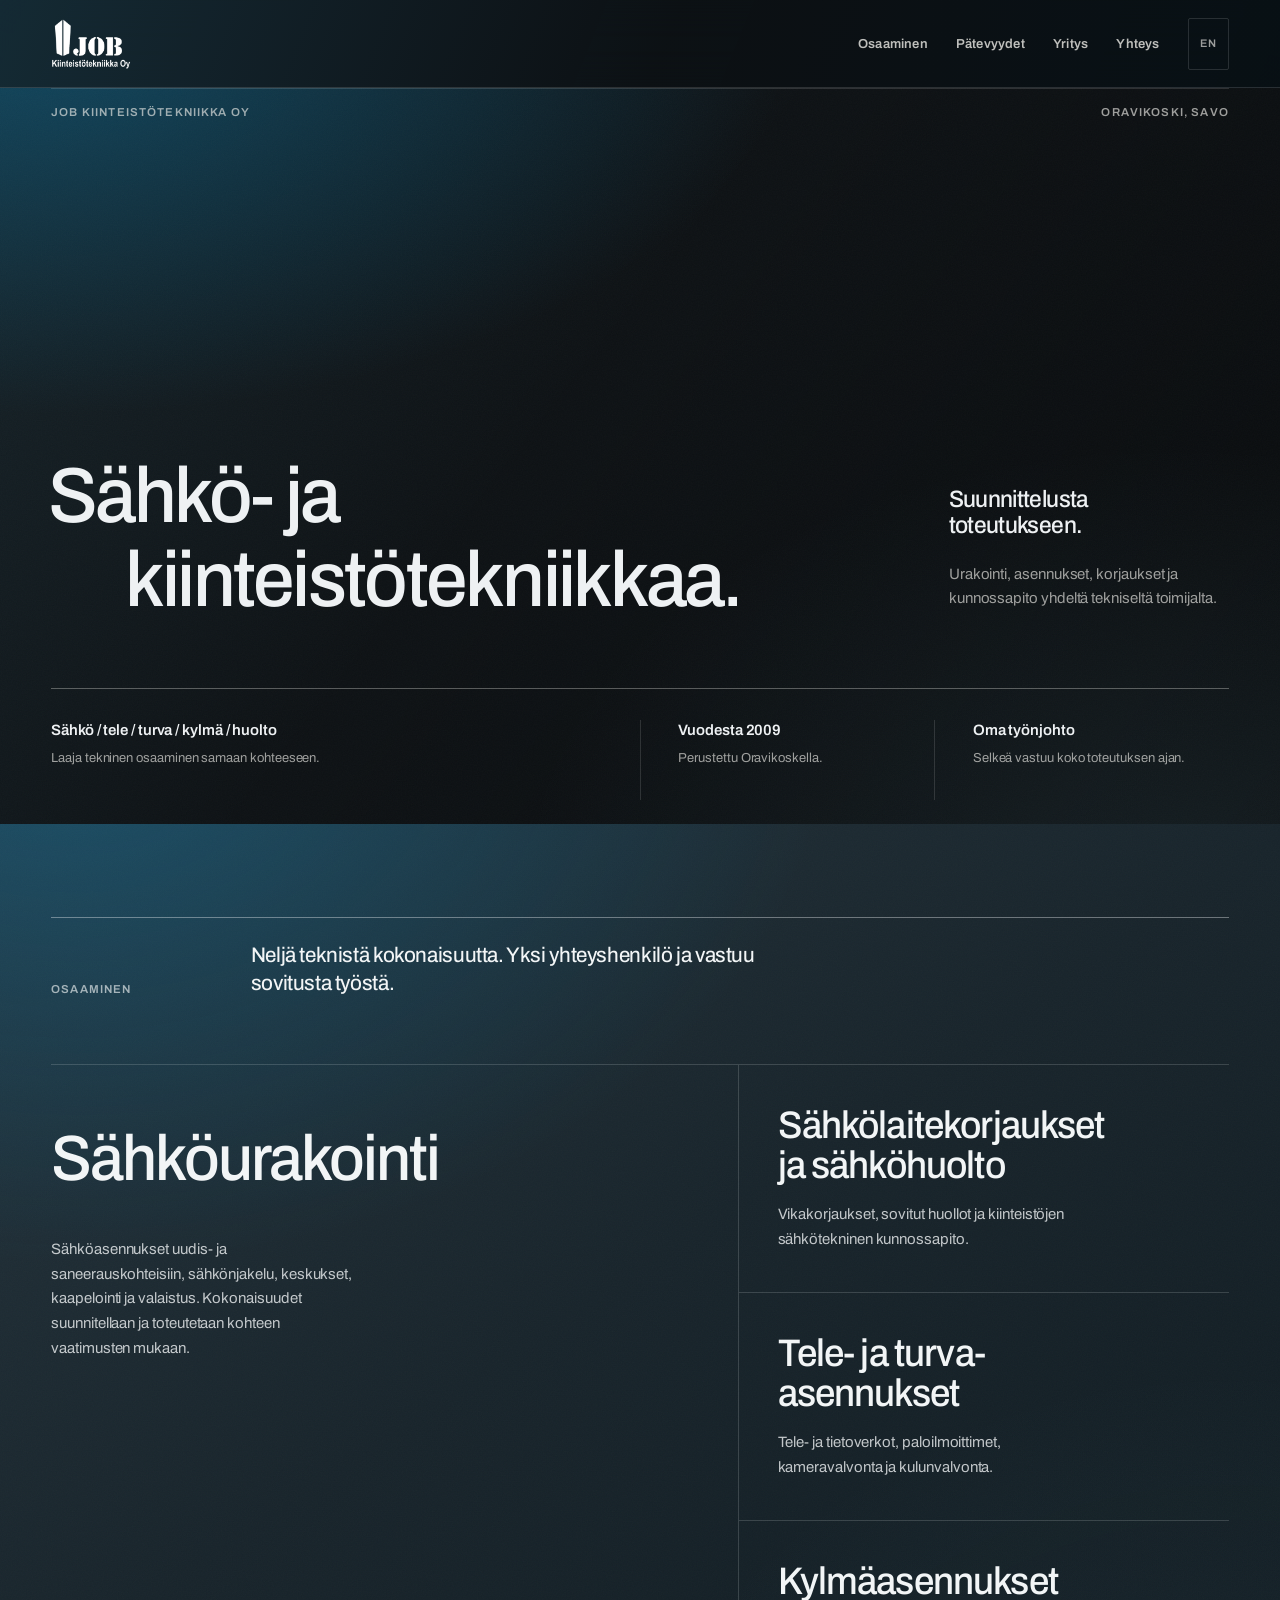
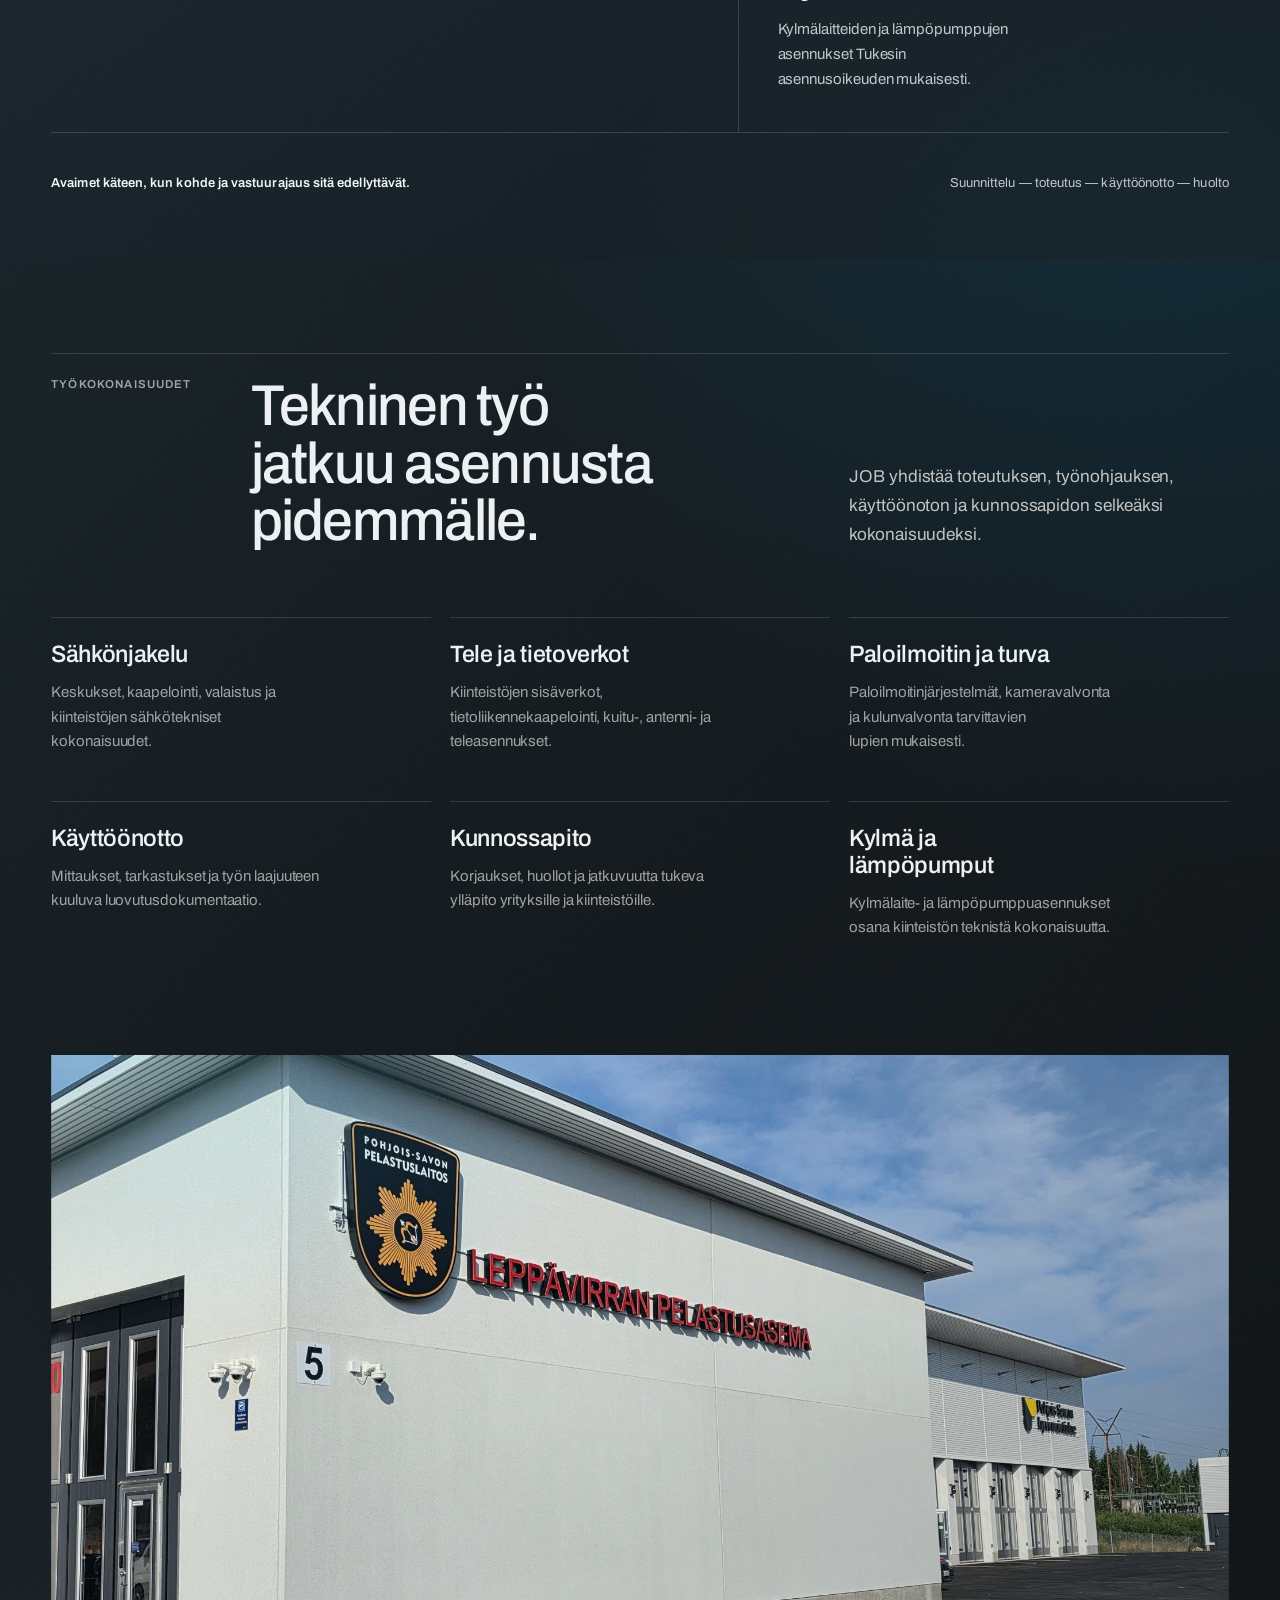
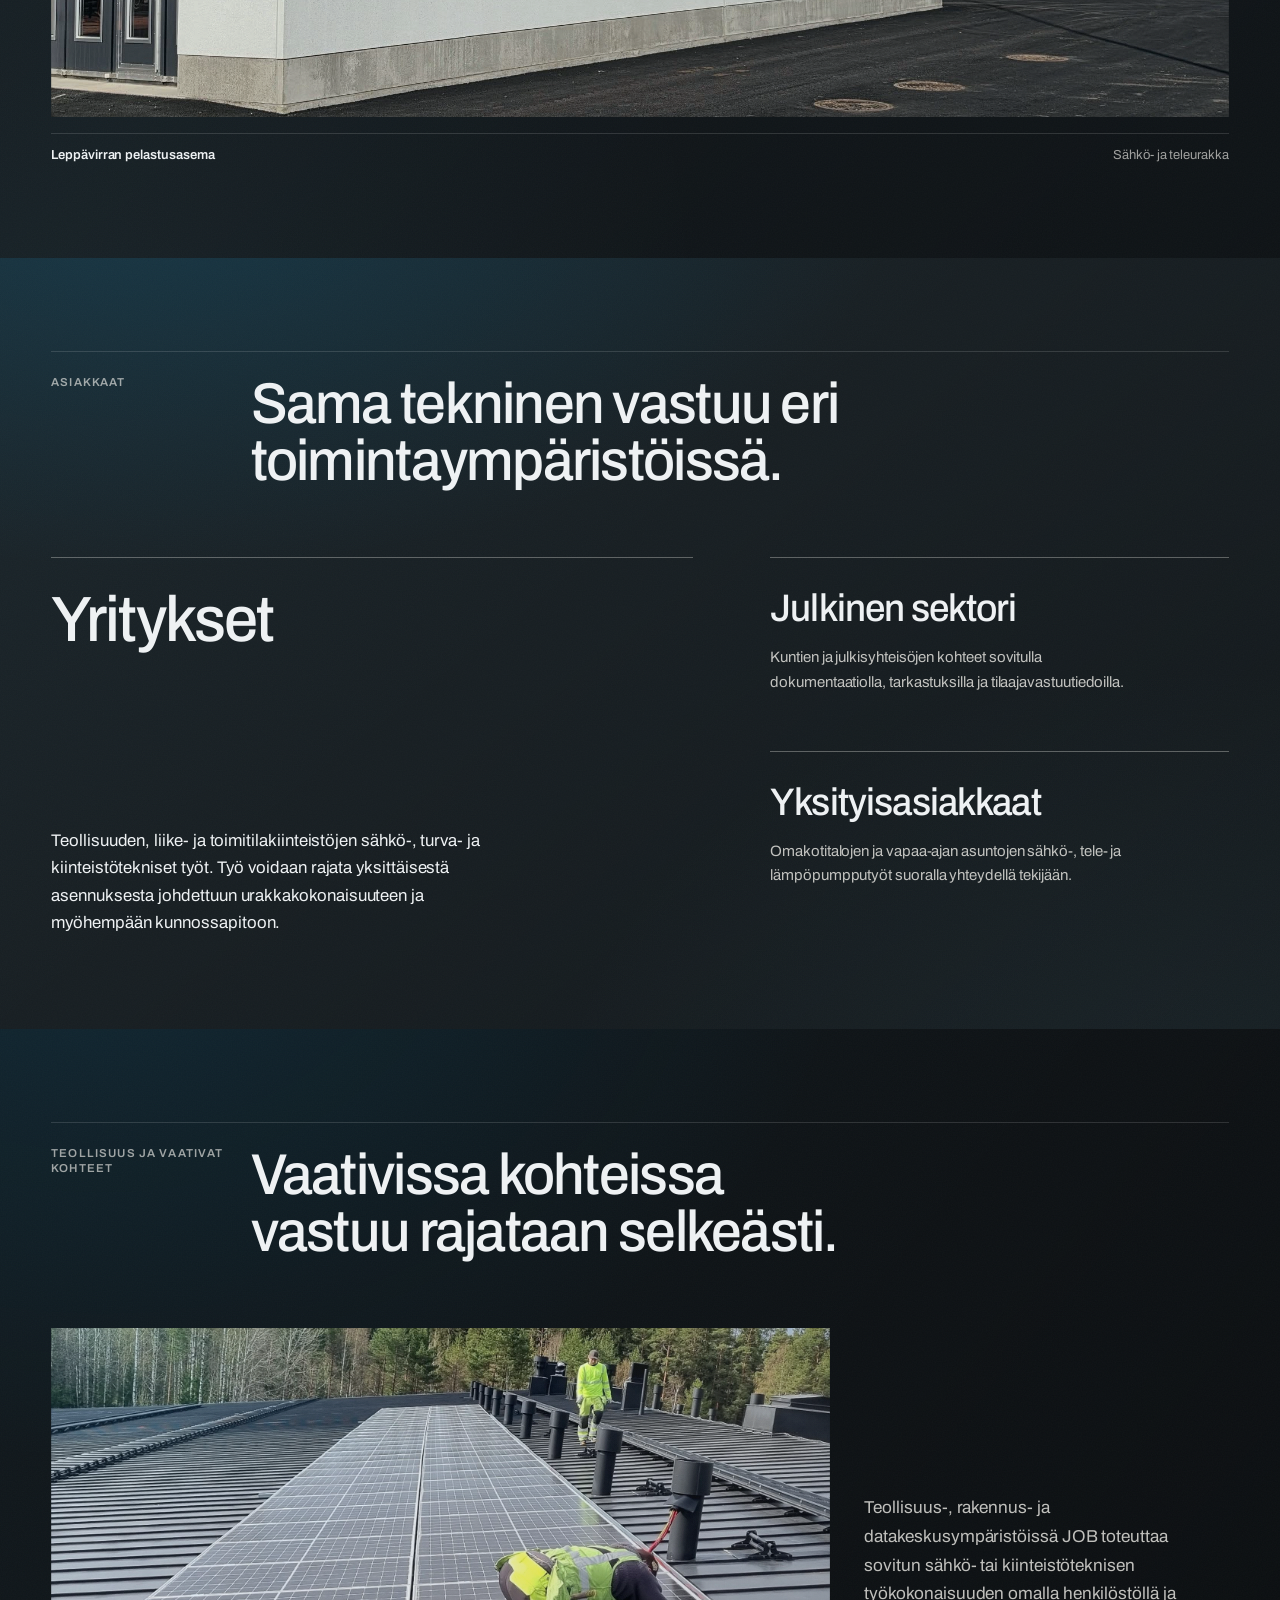
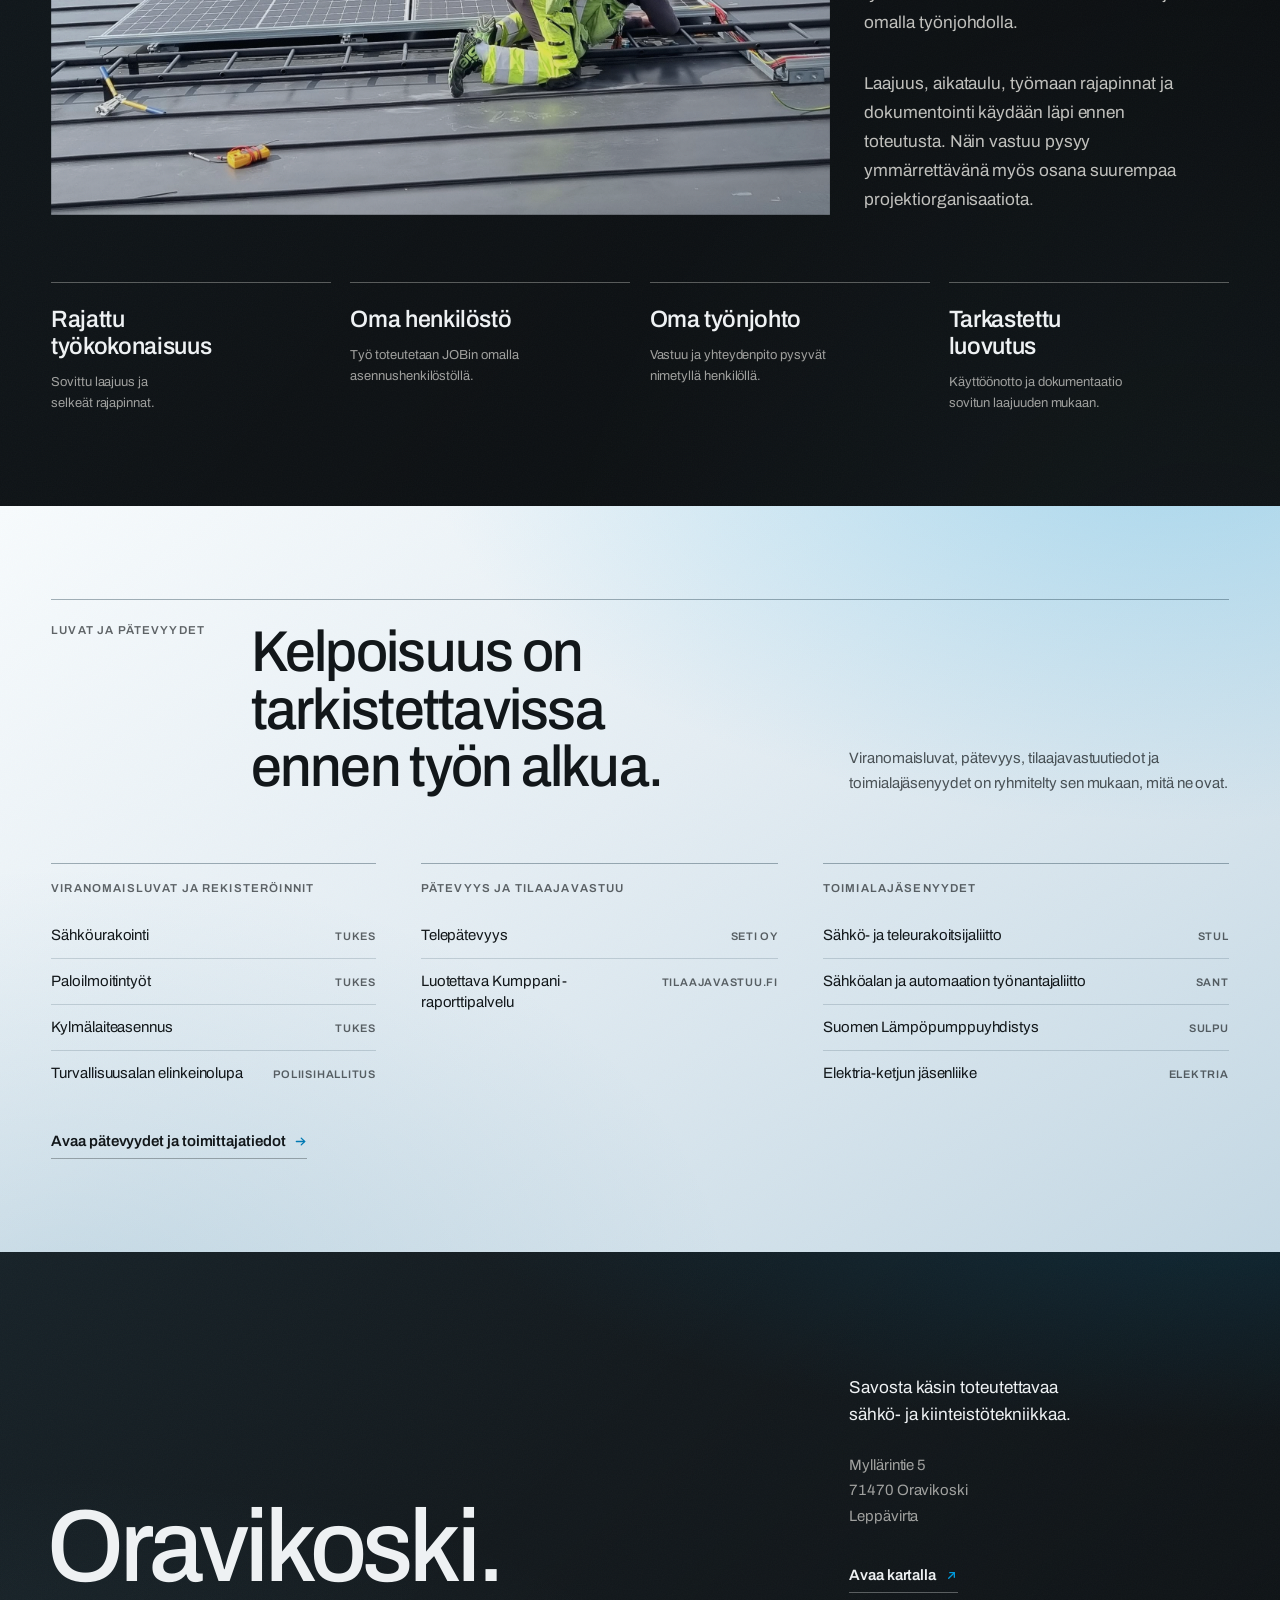
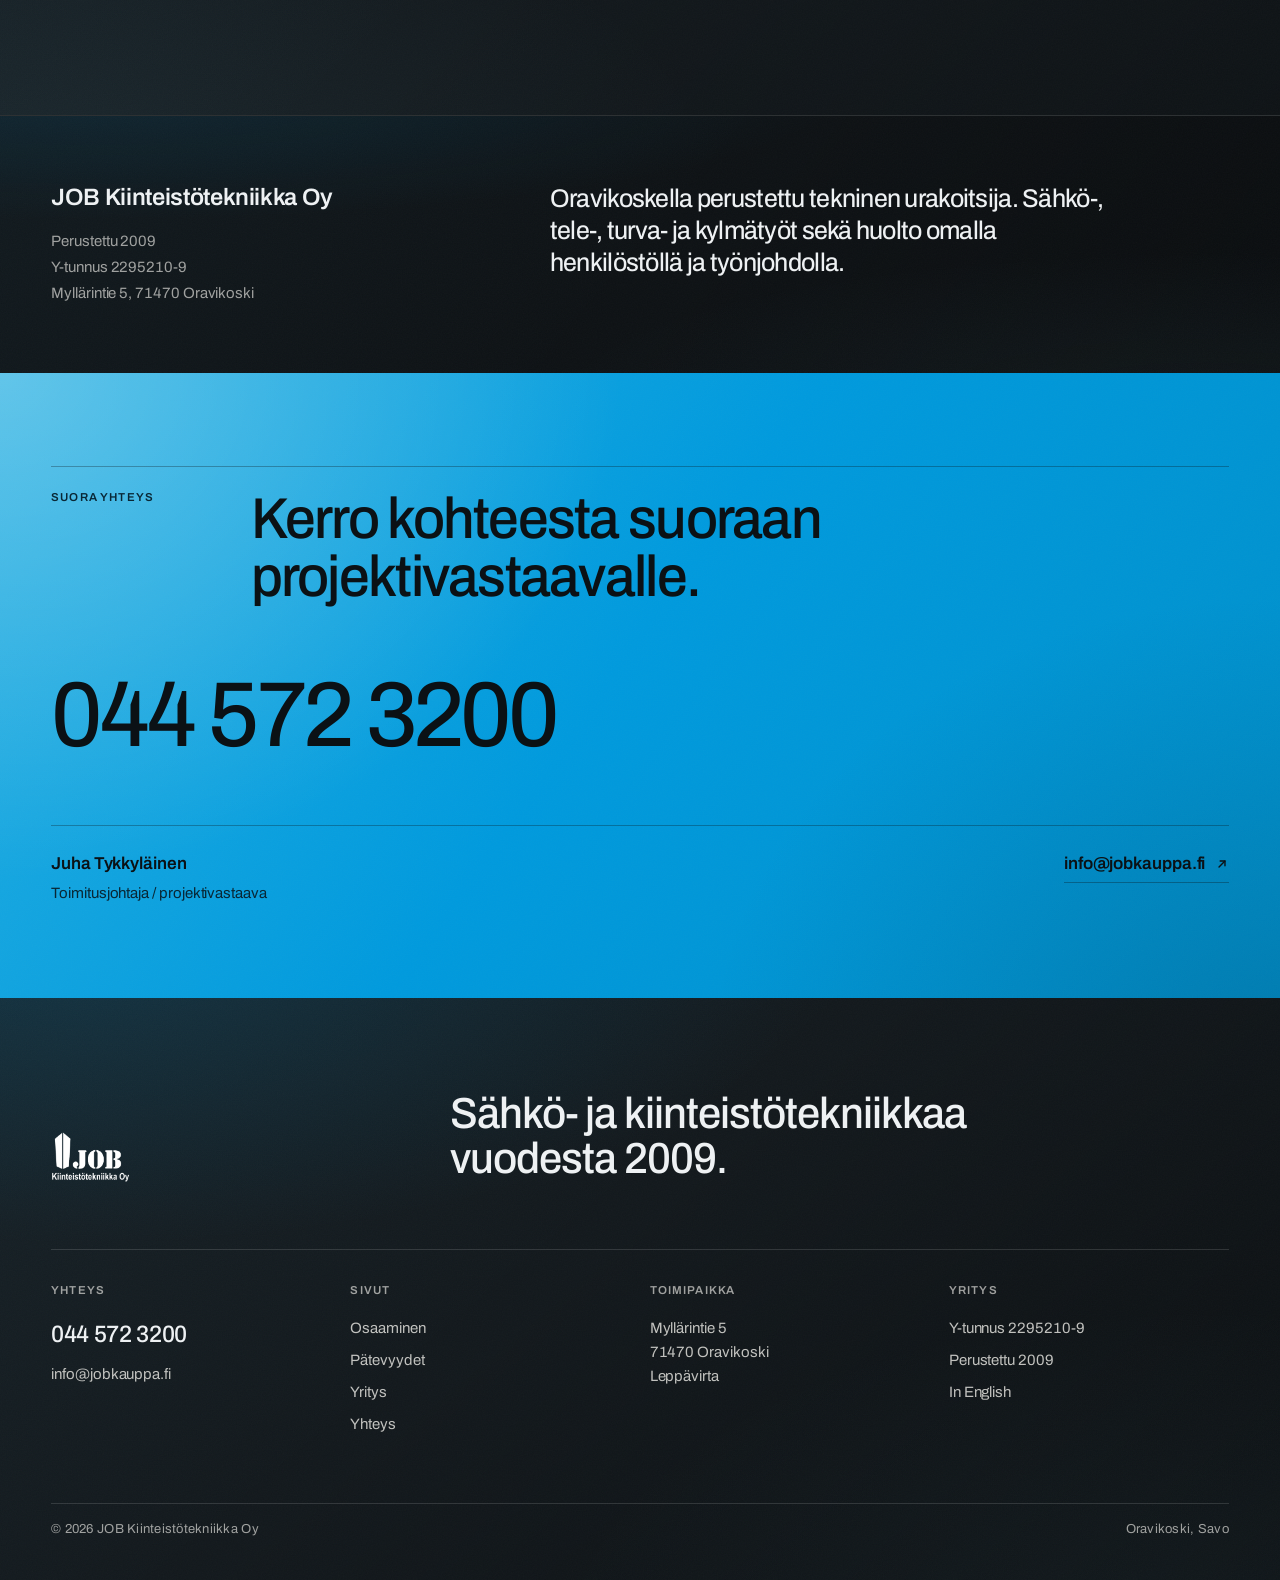
==== index.dc.html @ 8e53ac60 "Publish JOB Kiinteistötekniikka website" ====
<!DOCTYPE html>
<html lang="fi">
<head>
  <meta charset="utf-8">
  <meta name="viewport" content="width=device-width, initial-scale=1">
  <title>JOB Kiinteistötekniikka Oy — Sähkö- ja kiinteistötekniikkaa</title>
  <meta name="description" content="Sähköurakointi, sähköhuolto, tele- ja turva-asennukset sekä kylmäasennukset suunnittelusta toteutukseen. JOB Kiinteistötekniikka Oy, Oravikoski.">
  <meta name="theme-color" content="#0d1114">
  <link rel="canonical" href="https://jobkauppa.fi/">
  <link rel="icon" href="assets/job-logo.png" type="image/png">
  <link rel="preconnect" href="https://fonts.googleapis.com">
  <link rel="preconnect" href="https://fonts.gstatic.com" crossorigin>
  <link href="https://fonts.googleapis.com/css2?family=Archivo:wdth,wght@88..112,400..700&display=swap" rel="stylesheet">
  <link rel="stylesheet" href="styles.css">
  <script>document.documentElement.classList.add("js");</script>
  <script src="site.js" defer></script>
  <script type="application/ld+json">
    {
      "@context": "https://schema.org",
      "@type": "Electrician",
      "name": "JOB Kiinteistötekniikka Oy",
      "url": "https://jobkauppa.fi/",
      "logo": "https://jobkauppa.fi/logo.png",
      "foundingDate": "2009",
      "telephone": "+358445723200",
      "email": "info@jobkauppa.fi",
      "address": {
        "@type": "PostalAddress",
        "streetAddress": "Myllärintie 5",
        "postalCode": "71470",
        "addressLocality": "Oravikoski",
        "addressRegion": "Leppävirta",
        "addressCountry": "FI"
      }
    }
  </script>
</head>
<body>
  <a class="skip-link" href="#sisalto">Siirry sisältöön</a>

  <header class="site-header" data-compact="false">
    <div class="header__inner shell">
      <a class="brand" href="index.dc.html" aria-label="JOB Kiinteistötekniikka Oy, etusivu">
        <img src="assets/job-logo.png" alt="JOB Kiinteistötekniikka Oy" width="1076" height="678">
      </a>

      <button class="nav-toggle" type="button" aria-expanded="false" aria-controls="paavalikko" data-open-label="Valikko" data-close-label="Sulje">
        <span class="nav-toggle__label">Valikko</span>
        <span class="nav-toggle__mark" aria-hidden="true"></span>
      </button>

      <nav class="primary-nav" id="paavalikko" aria-label="Päävalikko" data-open="false">
        <a href="#osaaminen">Osaaminen</a>
        <a href="patevyydet.dc.html">Pätevyydet</a>
        <a href="#yritys">Yritys</a>
        <a href="#yhteys">Yhteys</a>
        <a class="language-link" href="en.dc.html" lang="en" hreflang="en">EN</a>
      </nav>
    </div>
  </header>

  <main id="sisalto">
    <section class="hero" aria-labelledby="etusivu-otsikko">
      <div class="hero__inner shell">
        <p class="hero__masthead">
          <span>JOB Kiinteistötekniikka Oy</span>
          <span>Oravikoski, Savo</span>
        </p>

        <div class="hero__body">
          <div class="hero__content">
            <h1 class="hero__headline" id="etusivu-otsikko">
              <span class="hero__line"><span>Sähkö- ja</span></span>
              <span class="hero__line"><span>kiinteistö&shy;tekniikkaa.</span></span>
            </h1>
          </div>
          <div class="hero__aside">
            <p class="hero__statement">Suunnittelusta toteutukseen.</p>
            <p>Urakointi, asennukset, korjaukset ja kunnossapito yhdeltä tekniseltä toimijalta.</p>
          </div>
        </div>

        <div class="hero__facts" role="group" aria-label="JOB lyhyesti">
          <div class="hero__fact">
            <strong>Sähkö / tele / turva / kylmä / huolto</strong>
            <span>Laaja tekninen osaaminen samaan kohteeseen.</span>
          </div>
          <div class="hero__fact">
            <strong>Vuodesta 2009</strong>
            <span>Perustettu Oravikoskella.</span>
          </div>
          <div class="hero__fact">
            <strong>Oma työnjohto</strong>
            <span>Selkeä vastuu koko toteutuksen ajan.</span>
          </div>
        </div>
      </div>
    </section>

    <section class="section services" id="osaaminen" data-reveal aria-labelledby="palvelut-otsikko">
      <div class="shell">
        <div class="services__intro">
          <p class="section-label section-label--light">Osaaminen</p>
          <p class="lede" id="palvelut-otsikko">Neljä teknistä kokonaisuutta. Yksi yhteyshenkilö ja vastuu sovitusta työstä.</p>
        </div>

        <div class="services__composition">
          <article class="service-primary">
            <h2>Sähköurakointi</h2>
            <p>Sähköasennukset uudis- ja saneerauskohteisiin, sähkönjakelu, keskukset, kaapelointi ja valaistus. Kokonaisuudet suunnitellaan ja toteutetaan kohteen vaatimusten mukaan.</p>
          </article>

          <div class="service-stack">
            <article class="service-secondary">
              <h3>Sähkölaitekorjaukset ja sähköhuolto</h3>
              <p>Vikakorjaukset, sovitut huollot ja kiinteistöjen sähkötekninen kunnossapito.</p>
            </article>
            <article class="service-secondary">
              <h3>Tele- ja turva-asennukset</h3>
              <p>Tele- ja tietoverkot, paloilmoittimet, kameravalvonta ja kulunvalvonta.</p>
            </article>
            <article class="service-secondary">
              <h3>Kylmäasennukset</h3>
              <p>Kylmälaitteiden ja lämpöpumppujen asennukset Tukesin asennusoikeuden mukaisesti.</p>
            </article>
          </div>
        </div>

        <div class="services__closing">
          <strong>Avaimet käteen, kun kohde ja vastuurajaus sitä edellyttävät.</strong>
          <span>Suunnittelu — toteutus — käyttöönotto — huolto</span>
        </div>
      </div>
    </section>

    <section class="section capabilities" data-reveal aria-labelledby="kokonaisuudet-otsikko">
      <div class="shell">
        <div class="editorial-head">
          <p class="section-label">Työkokonaisuudet</p>
          <h2 class="section-heading" id="kokonaisuudet-otsikko">Tekninen työ jatkuu asennusta pidemmälle.</h2>
          <p class="body-copy">JOB yhdistää toteutuksen, työnohjauksen, käyttöönoton ja kunnossapidon selkeäksi kokonaisuudeksi.</p>
        </div>

        <div class="capability-list">
          <article class="capability">
            <h3>Sähkönjakelu</h3>
            <p>Keskukset, kaapelointi, valaistus ja kiinteistöjen sähkötekniset kokonaisuudet.</p>
          </article>
          <article class="capability">
            <h3>Tele ja tietoverkot</h3>
            <p>Kiinteistöjen sisäverkot, tietoliikennekaapelointi, kuitu-, antenni- ja teleasennukset.</p>
          </article>
          <article class="capability">
            <h3>Paloilmoitin ja turva</h3>
            <p>Paloilmoitinjärjestelmät, kameravalvonta ja kulunvalvonta tarvittavien lupien mukaisesti.</p>
          </article>
          <article class="capability">
            <h3>Käyttöönotto</h3>
            <p>Mittaukset, tarkastukset ja työn laajuuteen kuuluva luovutusdokumentaatio.</p>
          </article>
          <article class="capability">
            <h3>Kunnossapito</h3>
            <p>Korjaukset, huollot ja jatkuvuutta tukeva ylläpito yrityksille ja kiinteistöille.</p>
          </article>
          <article class="capability">
            <h3>Kylmä ja lämpöpumput</h3>
            <p>Kylmälaite- ja lämpöpumppuasennukset osana kiinteistön teknistä kokonaisuutta.</p>
          </article>
        </div>

        <figure class="project-figure">
          <div class="figure-frame">
            <img src="assets/job-leppavirta-fire-station.jpg" alt="Leppävirran pelastusaseman ulkopuoli." width="2048" height="1536" loading="lazy" decoding="async">
          </div>
          <figcaption class="project-figure__caption">
            <strong>Leppävirran pelastusasema</strong>
            <span>Sähkö- ja teleurakka</span>
          </figcaption>
        </figure>
      </div>
    </section>

    <section class="section audiences" id="asiakkaat" data-reveal aria-labelledby="asiakkaat-otsikko">
      <div class="shell">
        <div class="audiences__head">
          <p class="section-label">Asiakkaat</p>
          <h2 class="section-heading section-heading--wide" id="asiakkaat-otsikko">Sama tekninen vastuu eri toiminta&shy;ympäristöissä.</h2>
        </div>

        <div class="audiences__layout">
          <article class="audience-primary">
            <h3>Yritykset</h3>
            <p>Teollisuuden, liike- ja toimitilakiinteistöjen sähkö-, turva- ja kiinteistötekniset työt. Työ voidaan rajata yksittäisestä asennuksesta johdettuun urakkakokonaisuuteen ja myöhempään kunnossapitoon.</p>
          </article>

          <div>
            <article class="audience-secondary">
              <h3>Julkinen sektori</h3>
              <p>Kuntien ja julkisyhteisöjen kohteet sovitulla dokumentaatiolla, tarkastuksilla ja tilaajavastuutiedoilla.</p>
            </article>
            <article class="audience-secondary">
              <h3>Yksityisasiakkaat</h3>
              <p>Omakotitalojen ja vapaa-ajan asuntojen sähkö-, tele- ja lämpöpumpputyöt suoralla yhteydellä tekijään.</p>
            </article>
          </div>
        </div>
      </div>
    </section>

    <section class="section demanding" data-reveal aria-labelledby="vaativat-otsikko">
      <div class="shell">
        <div class="demanding__head">
          <p class="section-label">Teollisuus ja vaativat kohteet</p>
          <h2 class="section-heading section-heading--wide" id="vaativat-otsikko">Vaativissa kohteissa vastuu rajataan selkeästi.</h2>
        </div>

        <div class="demanding__composition">
          <figure class="demanding__figure">
            <div class="figure-frame">
              <img src="assets/job-rooftop-installation.jpg" alt="Asentajia aurinkopaneeliasennuksessa rakennuksen katolla." width="2048" height="1773" loading="lazy" decoding="async">
            </div>
          </figure>
          <div class="demanding__copy">
            <p class="body-copy">Teollisuus-, rakennus- ja datakeskusympäristöissä JOB toteuttaa sovitun sähkö- tai kiinteistöteknisen työkokonaisuuden omalla henkilöstöllä ja omalla työnjohdolla.</p>
            <p class="body-copy">Laajuus, aikataulu, työmaan rajapinnat ja dokumentointi käydään läpi ennen toteutusta. Näin vastuu pysyy ymmärrettävänä myös osana suurempaa projektiorganisaatiota.</p>
          </div>
        </div>

        <ul class="operating-model">
          <li class="operating-model__item">
            <strong>Rajattu työkokonaisuus</strong>
            <span>Sovittu laajuus ja selkeät rajapinnat.</span>
          </li>
          <li class="operating-model__item">
            <strong>Oma henkilöstö</strong>
            <span>Työ toteutetaan JOBin omalla asennushenkilöstöllä.</span>
          </li>
          <li class="operating-model__item">
            <strong>Oma työnjohto</strong>
            <span>Vastuu ja yhteydenpito pysyvät nimetyllä henkilöllä.</span>
          </li>
          <li class="operating-model__item">
            <strong>Tarkastettu luovutus</strong>
            <span>Käyttöönotto ja dokumentaatio sovitun laajuuden mukaan.</span>
          </li>
        </ul>
      </div>
    </section>

    <section class="section compliance" data-reveal aria-labelledby="patevyydet-otsikko">
      <div class="shell">
        <div class="compliance__head">
          <p class="section-label section-label--light">Luvat ja pätevyydet</p>
          <h2 class="section-heading section-heading--wide" id="patevyydet-otsikko">Kelpoisuus on tarkistettavissa ennen työn alkua.</h2>
          <p class="compliance__intro">Viranomaisluvat, pätevyys, tilaajavastuutiedot ja toimialajäsenyydet on ryhmitelty sen mukaan, mitä ne ovat.</p>
        </div>

        <div class="proof-grid">
          <section class="proof-group" aria-labelledby="viranomaisluvat">
            <h3 class="proof-group__title" id="viranomaisluvat">Viranomaisluvat ja rekisteröinnit</h3>
            <ul class="proof-list">
              <li><span>Sähköurakointi</span><small>Tukes</small></li>
              <li><span>Paloilmoitintyöt</span><small>Tukes</small></li>
              <li><span>Kylmälaiteasennus</span><small>Tukes</small></li>
              <li><span>Turvallisuusalan elinkeinolupa</span><small>Poliisihallitus</small></li>
            </ul>
          </section>

          <section class="proof-group" aria-labelledby="patevyys-ja-tiedot">
            <h3 class="proof-group__title" id="patevyys-ja-tiedot">Pätevyys ja tilaajavastuu</h3>
            <ul class="proof-list">
              <li><span>Telepätevyys</span><small>SETI Oy</small></li>
              <li><span>Luotettava Kumppani -raporttipalvelu</span><small>Tilaajavastuu.fi</small></li>
            </ul>
          </section>

          <section class="proof-group" aria-labelledby="jasenyydet">
            <h3 class="proof-group__title" id="jasenyydet">Toimialajäsenyydet</h3>
            <ul class="proof-list">
              <li><span>Sähkö- ja teleurakoitsijaliitto</span><small>STUL</small></li>
              <li><span>Sähköalan ja automaation työnantajaliitto</span><small>SANT</small></li>
              <li><span>Suomen Lämpöpumppuyhdistys</span><small>SULPU</small></li>
              <li><span>Elektria-ketjun jäsenliike</span><small>Elektria</small></li>
            </ul>
          </section>
        </div>

        <a class="text-link text-link--forward compliance__link" href="patevyydet.dc.html">Avaa pätevyydet ja toimittajatiedot</a>
      </div>
    </section>

    <section class="section location" data-reveal aria-labelledby="sijainti-otsikko">
      <div class="shell location__layout">
        <h2 class="location__title" id="sijainti-otsikko">Oravikoski.</h2>
        <div class="location__details">
          <p>Savosta käsin toteutettavaa sähkö- ja kiinteistötekniikkaa.</p>
          <address>Myllärintie 5<br>71470 Oravikoski<br>Leppävirta</address>
          <a class="text-link" href="https://www.google.com/maps/search/?api=1&amp;query=Myll%C3%A4rintie+5+71470+Oravikoski" target="_blank" rel="noopener">Avaa kartalla</a>
        </div>
      </div>
    </section>

    <section class="section company-note" id="yritys" data-reveal aria-labelledby="yritys-otsikko">
      <div class="shell company-note__layout">
        <div class="company-note__identity">
          <h2 id="yritys-otsikko">JOB Kiinteistötekniikka Oy</h2>
          <p>Perustettu 2009<br>Y-tunnus 2295210-9<br>Myllärintie 5, 71470 Oravikoski</p>
        </div>
        <p class="company-note__copy">Oravikoskella perustettu tekninen urakoitsija. Sähkö-, tele-, turva- ja kylmätyöt sekä huolto omalla henkilöstöllä ja työnjohdolla.</p>
      </div>
    </section>

    <section class="contact-band" id="yhteys" data-reveal aria-labelledby="yhteys-otsikko">
      <div class="shell">
        <div class="contact-band__top">
          <p class="section-label">Suora yhteys</p>
          <h2 class="contact-band__heading" id="yhteys-otsikko">Kerro kohteesta suoraan projekti&shy;vastaavalle.</h2>
        </div>

        <a class="contact-band__phone contact-band__phone--aligned" href="tel:+358445723200" aria-label="Soita numeroon 044 572 3200">044&nbsp;572&nbsp;3200</a>

        <div class="contact-band__details">
          <div class="contact-person">
            <strong>Juha Tykkyläinen</strong>
            <span>Toimitusjohtaja / projektivastaava</span>
          </div>
          <a class="text-link text-link--on-blue contact-email" href="mailto:info@jobkauppa.fi">info@jobkauppa.fi</a>
        </div>
      </div>
    </section>
  </main>

  <footer class="site-footer" data-reveal>
    <div class="shell">
      <div class="footer__lead">
        <a class="footer__logo" href="index.dc.html" aria-label="JOB Kiinteistötekniikka Oy, etusivu">
          <img src="assets/job-logo.png" alt="" width="1076" height="678">
        </a>
        <p class="footer__statement">Sähkö- ja kiinteistö&shy;tekniikkaa vuodesta 2009.</p>
      </div>

      <div class="footer__index">
        <section class="footer__group">
          <p class="footer__group-title">Yhteys</p>
          <a class="footer__line footer__line--lead" href="tel:+358445723200">044&nbsp;572&nbsp;3200</a>
          <a class="footer__line" href="mailto:info@jobkauppa.fi">info@jobkauppa.fi</a>
        </section>

        <nav class="footer__group" aria-label="Alatunnisteen linkit">
          <p class="footer__group-title">Sivut</p>
          <a class="footer__line" href="#osaaminen">Osaaminen</a>
          <a class="footer__line" href="patevyydet.dc.html">Pätevyydet</a>
          <a class="footer__line" href="#yritys">Yritys</a>
          <a class="footer__line" href="#yhteys">Yhteys</a>
        </nav>

        <section class="footer__group">
          <p class="footer__group-title">Toimipaikka</p>
          <address class="footer__line">Myllärintie 5<br>71470 Oravikoski<br>Leppävirta</address>
        </section>

        <section class="footer__group">
          <p class="footer__group-title">Yritys</p>
          <p class="footer__line">Y-tunnus 2295210-9</p>
          <p class="footer__line">Perustettu 2009</p>
          <a class="footer__line" href="en.dc.html" lang="en" hreflang="en">In English</a>
        </section>
      </div>

      <div class="footer__base">
        <span>© <span data-year>2026</span> JOB Kiinteistötekniikka Oy</span>
        <span>Oravikoski, Savo</span>
      </div>
    </div>
  </footer>
</body>
</html>
---- styles.css ----
@charset "UTF-8";

/* =============================================================
   JOB Kiinteistötekniikka Oy
   Editorial system — surfaces, rhythm, type, motion
   ============================================================= */

:root {
  color-scheme: dark;

  /* --- Brand -------------------------------------------------
     --accent reads on the dark canvas (5.9:1) but not on the light
     inverted slabs (2.7:1) — those take --accent-deep. */
  --accent: #009add;
  --accent-deep: #0079b3;
  --accent-dark: #005c8a;
  --cyan-high: #24afe2;
  --cyan-low: #008fc9;

  /* --- Surfaces ----------------------------------------------
     The page is dark. --inverse is the opposite of the canvas: it
     is both the primary text colour on canvas and the surface of
     the light slabs that punctuate it, which is why one token
     serves as foreground and background without conflict. */
  --canvas: #0d1114;
  --canvas-raised: #12181c;
  --canvas-alt: #171e22;
  --inverse: #eef1f3;
  --slab: #1b242a;
  --fg-soft: rgba(242, 241, 236, 0.78);
  --fg-muted: rgba(242, 241, 236, 0.63);
  --on-inverse: #f2f5f6;
  --on-inverse-soft: rgba(242, 245, 246, 0.78);
  --on-inverse-faint: rgba(242, 245, 246, 0.64);
  --on-blue: #0b1115;
  --on-blue-soft: color-mix(in srgb, var(--on-blue) 84%, var(--accent));

  /* --- Hairlines -------------------------------------------- */
  --rule: rgba(242, 241, 236, 0.14);
  --rule-strong: rgba(242, 241, 236, 0.32);
  --rule-inverse: rgba(242, 245, 246, 0.16);
  --rule-inverse-strong: rgba(242, 245, 246, 0.38);
  --rule-on-blue: rgba(11, 17, 21, 0.3);

  /* --- Space — 4px base ------------------------------------- */
  --sp-1: 0.25rem;
  --sp-2: 0.5rem;
  --sp-3: 0.75rem;
  --sp-4: 1rem;
  --sp-5: 1.5rem;
  --sp-6: 2rem;
  --sp-7: 2.5rem;
  --sp-8: 3rem;
  --sp-9: 4rem;
  --sp-10: 5rem;
  --sp-11: 6rem;
  --sp-12: 8rem;

  /* --- Section rhythm — three deliberate tiers, not one ------ */
  --section-xl: clamp(6rem, 9.5vw, 9.5rem);
  --section-lg: clamp(4.75rem, 7.25vw, 7.25rem);
  --section-md: clamp(3.75rem, 5.25vw, 5.25rem);

  /* --- Measure ---------------------------------------------- */
  --shell: 84rem;
  --gutter: clamp(1.5rem, 4vw, 3.5rem);
  --grid-gap: clamp(1rem, 1.5vw, 1.75rem);
  --measure: 62ch;
  --header-height: 5.5rem;

  /* --- Type -------------------------------------------------- */
  --font: "Archivo", "Helvetica Neue", Helvetica, Arial, sans-serif;
  --vf-display: "wdth" 95, "wght" 500;
  --vf-display-soft: "wdth" 97, "wght" 450;

  --t-display: clamp(2.9rem, 6.1vw, 5.75rem);
  --t-xl: clamp(2.3rem, 4.5vw, 4.15rem);
  --t-lg: clamp(1.8rem, 3vw, 2.7rem);
  --t-md: clamp(1.3rem, 1.85vw, 1.65rem);
  --t-lede: clamp(1.2rem, 1.65vw, 1.6rem);
  --t-body: clamp(1rem, 0.96rem + 0.18vw, 1.075rem);
  --t-sm: 0.9375rem;
  --t-xs: 0.8125rem;
  --t-label: 0.71875rem;

  --track-display: -0.035em;
  --track-xl: -0.03em;
  --track-lg: -0.022em;
  --track-md: -0.015em;
  --track-label: 0.1em;

  /* --- Motion ------------------------------------------------ */
  --ease-out: cubic-bezier(0.16, 1, 0.3, 1);
  --ease-inout: cubic-bezier(0.65, 0, 0.35, 1);
  --dur-fast: 140ms;
  --dur: 260ms;
  --dur-slow: 460ms;
  --dur-focal: 780ms;
  --dur-rule: 900ms;

  /* --- Drawn icons — one stroke language throughout ---------- */
  --icon-arrow-ne: url("data:image/svg+xml,%3Csvg xmlns='http://www.w3.org/2000/svg' viewBox='0 0 16 16' fill='none' stroke='%23000' stroke-width='1.6' stroke-linecap='round' stroke-linejoin='round'%3E%3Cpath d='M4.6 11.4 11.4 4.6'/%3E%3Cpath d='M5.9 4.6h5.5v5.5'/%3E%3C/svg%3E");
  --icon-arrow-e: url("data:image/svg+xml,%3Csvg xmlns='http://www.w3.org/2000/svg' viewBox='0 0 16 16' fill='none' stroke='%23000' stroke-width='1.6' stroke-linecap='round' stroke-linejoin='round'%3E%3Cpath d='M3 8h10'/%3E%3Cpath d='M8.9 3.9 13 8l-4.1 4.1'/%3E%3C/svg%3E");

  /* --- Material --------------------------------------------- */
  --grain: url("data:image/svg+xml,%3Csvg xmlns='http://www.w3.org/2000/svg' width='180' height='180'%3E%3Cfilter id='n'%3E%3CfeTurbulence type='fractalNoise' baseFrequency='0.8' numOctaves='3' stitchTiles='stitch'/%3E%3C/filter%3E%3Crect width='180' height='180' filter='url(%23n)'/%3E%3C/svg%3E");
  --accent-line-x: linear-gradient(90deg, var(--accent-dark), var(--cyan-high) 52%, var(--cyan-low));
  --accent-line-y: linear-gradient(180deg, var(--accent-dark), var(--cyan-high) 52%, var(--cyan-low));
}

/* =============================================================
   Base
   ============================================================= */

*,
*::before,
*::after {
  box-sizing: border-box;
}

html {
  scroll-behavior: smooth;
  scroll-padding-top: calc(var(--header-height) + var(--sp-5));
}

body {
  margin: 0;
  overflow-x: clip;
  background: var(--canvas);
  color: var(--inverse);
  font-family: var(--font);
  font-size: var(--t-body);
  font-weight: 400;
  letter-spacing: -0.004em;
  line-height: 1.6;
  -webkit-font-smoothing: antialiased;
  -moz-osx-font-smoothing: grayscale;
  text-rendering: optimizeLegibility;
}

body.nav-open {
  overflow: hidden;
}

h1,
h2,
h3 {
  text-wrap: balance;
}

p,
li {
  text-wrap: pretty;
}

img {
  display: block;
  max-width: 100%;
}

a {
  color: inherit;
  text-decoration: none;
}

button,
input,
textarea,
select {
  color: inherit;
  font: inherit;
}

button {
  border: 0;
}

address {
  font-style: normal;
}

/* --- Browser surfaces — nothing ships with a default --------- */

::selection {
  background: var(--accent);
  color: var(--on-blue);
}

html {
  caret-color: var(--accent);
  scrollbar-color: rgba(242, 241, 236, 0.24) transparent;
  scrollbar-width: thin;
}

::-webkit-scrollbar {
  width: 11px;
  height: 11px;
}

::-webkit-scrollbar-track {
  background: transparent;
}

::-webkit-scrollbar-thumb {
  background: rgba(242, 241, 236, 0.2);
  border: 3px solid var(--canvas);
  border-radius: 99px;
}

::-webkit-scrollbar-thumb:hover {
  background: rgba(242, 241, 236, 0.34);
}

:focus-visible {
  outline: 2px solid var(--accent);
  outline-offset: 3px;
  border-radius: 1px;
}

.services :focus-visible {
  outline-color: var(--accent);
}

.compliance :focus-visible,
.document-note :focus-visible {
  outline-color: var(--accent-deep);
}

.contact-band :focus-visible {
  outline-color: var(--on-blue);
}

.skip-link {
  position: fixed;
  top: var(--sp-3);
  left: var(--sp-3);
  z-index: 999;
  padding: var(--sp-3) var(--sp-4);
  background: var(--inverse);
  color: var(--on-inverse);
  font-size: var(--t-xs);
  font-weight: 600;
  letter-spacing: 0.02em;
  transform: translateY(-180%);
  transition: transform var(--dur) var(--ease-out);
}

.skip-link:focus {
  transform: translateY(0);
}

/* =============================================================
   Layout primitives
   ============================================================= */

.shell {
  position: relative;
  z-index: 1;
  width: 100%;
  max-width: var(--shell);
  margin-inline: auto;
  padding-inline: var(--gutter);
}

.section {
  padding-block: var(--section-lg);
}

/* -------------------------------------------------------------
   Surface light

   Every section uses the same three-layer light model. Individual
   surfaces only change the light, warmth, depth and their origins;
   the gradient construction itself lives in one place.
   ------------------------------------------------------------- */

main > section,
.site-footer {
  position: relative;
  isolation: isolate;

  --surface-light: rgba(0, 154, 221, 0.2);
  --surface-light-at: 8% -12%;
  --surface-warm: rgba(120, 195, 220, 0.07);
  --surface-warm-at: 94% 112%;
  --surface-depth: linear-gradient(132deg, rgba(96, 190, 230, 0.07), transparent 46%, rgba(0, 0, 0, 0.3));
  --surface-grain-opacity: 0.032;
}

main > section::before,
main > section::after,
.site-footer::before,
.site-footer::after {
  position: absolute;
  inset: 0;
  z-index: 0;
  content: "";
  pointer-events: none;
}

main > section::before,
.site-footer::before {
  background:
    radial-gradient(92% 82% at var(--surface-light-at), var(--surface-light), transparent 64%),
    radial-gradient(76% 88% at var(--surface-warm-at), var(--surface-warm), transparent 68%),
    var(--surface-depth);
}

main > section::after,
.site-footer::after {
  background-image: var(--grain);
  background-size: 180px 180px;
  opacity: var(--surface-grain-opacity);
}

/* The signature opening carries the deepest range on the page. */
.hero,
.page-hero {
  --surface-light: rgba(0, 154, 221, 0.3);
  --surface-light-at: 3% -8%;
  --surface-warm: rgba(130, 200, 225, 0.09);
  --surface-warm-at: 92% 108%;
  --surface-depth: linear-gradient(128deg, rgba(110, 205, 240, 0.1), transparent 44%, rgba(0, 0, 0, 0.34));
}

/* The lifted slab.

   Narrative sections stay in the dark world; this one is simply the
   raised face of the same material, catching more of the cyan light. */
.services {
  --surface-light: rgba(0, 154, 221, 0.28);
  --surface-light-at: 6% -10%;
  --surface-warm: rgba(120, 195, 220, 0.07);
  --surface-warm-at: 96% 112%;
  --surface-depth: linear-gradient(146deg, #24343d 0%, #18242b 46%, #0f1a20 100%);
  --surface-grain-opacity: 0.03;
}

/* The paper slabs.

   White earns its place where the content is literally a record —
   the permit register and the document note. There it reads as the
   paper the claim is printed on, which is why it works here and
   looked arbitrary as a general band. Everything the surface needs
   is scoped to this group, so moving a section on or off paper is
   a matter of adding it to this selector. */
.compliance,
.document-note {
  --slab: #e7eef3;
  --on-inverse: #12171a;
  --on-inverse-soft: rgba(18, 23, 26, 0.72);
  --on-inverse-faint: rgba(18, 23, 26, 0.66);
  --rule-inverse: rgba(12, 42, 58, 0.16);
  --rule-inverse-strong: rgba(12, 42, 58, 0.36);

  --surface-light: rgba(0, 154, 221, 0.26);
  --surface-light-at: 6% -10%;
  --surface-warm: rgba(0, 92, 138, 0.13);
  --surface-warm-at: 96% 112%;
  --surface-depth: linear-gradient(146deg, #f7fbfd 0%, #e4edf3 44%, #c4d8e4 100%);
  --surface-grain-opacity: 0.022;
}

.compliance {
  --surface-light-at: 92% -10%;
  --surface-warm-at: 6% 108%;
}

/* The close: the deepest carbon on the page, landing after the blue. */
.site-footer {
  --surface-light: rgba(0, 154, 221, 0.16);
  --surface-light-at: 6% -10%;
  --surface-warm: rgba(120, 195, 220, 0.05);
  --surface-depth: linear-gradient(140deg, rgba(96, 190, 230, 0.06), transparent 44%, rgba(0, 0, 0, 0.38));
}

/* Raised and alt surfaces turn the light to keep the page moving. */
.capabilities,
.location,
.credentials {
  --surface-light: rgba(0, 154, 221, 0.15);
  --surface-light-at: 94% -14%;
  --surface-warm-at: 4% 108%;
  --surface-depth: linear-gradient(138deg, rgba(96, 190, 230, 0.06), transparent 46%, rgba(0, 0, 0, 0.24));
}

.audiences,
.supplier-strip {
  --surface-light: rgba(0, 154, 221, 0.16);
  --surface-light-at: 12% -12%;
  --surface-warm: rgba(120, 195, 220, 0.06);
  --surface-depth: linear-gradient(142deg, rgba(96, 190, 230, 0.05), transparent 45%, rgba(0, 0, 0, 0.22));
}

.demanding,
.company-note {
  --surface-light: rgba(0, 154, 221, 0.11);
  --surface-warm: rgba(120, 195, 220, 0.05);
  --surface-depth: linear-gradient(130deg, rgba(96, 190, 230, 0.05), transparent 52%, rgba(0, 0, 0, 0.26));
}

/* Brand blue is luminous at the entry point and deep at the close. */
.contact-band {
  --surface-grain-opacity: 0.025;
}

.contact-band::before {
  background:
    radial-gradient(90% 150% at 0% 0%, rgba(255, 255, 255, 0.28), transparent 54%),
    radial-gradient(72% 120% at 100% 110%, rgba(0, 58, 92, 0.24), transparent 62%),
    linear-gradient(125deg, var(--cyan-high) 0%, var(--accent) 48%, var(--cyan-low) 100%);
}

/* -------------------------------------------------------------
   Photographic frame

   Site photography is documentary — phone-shot, bright, saturated.
   The frame grades it into the page's own world instead of leaving
   it as a snapshot dropped into a layout: saturation pulled back,
   brand blue settled into the shadows, highlights left clean, a
   vignette to hold the eye, and the same grain the surfaces carry
   so image and page share one material.
   ------------------------------------------------------------- */

.figure-frame {
  position: relative;
  isolation: isolate;
  height: 100%;
  overflow: hidden;
}

.figure-frame img {
  filter: saturate(0.9) contrast(1.045);
  transform-origin: center;
}

.figure-frame::before,
.figure-frame::after {
  position: absolute;
  inset: 0;
  z-index: 1;
  content: "";
  pointer-events: none;
}

/* The photograph receives the same cyan light and warm reflection as
   the page, then settles gently into ink at the far edge. */
.figure-frame::before {
  background:
    radial-gradient(74% 68% at 8% 0%, rgba(86, 205, 244, 0.2), transparent 60%),
    radial-gradient(52% 58% at 92% 10%, rgba(255, 235, 201, 0.1), transparent 64%),
    linear-gradient(155deg, rgba(0, 124, 180, 0.035) 24%, rgba(7, 24, 33, 0.16) 72%, rgba(4, 16, 24, 0.3) 100%);
}

.figure-frame::after {
  background-image: var(--grain);
  background-size: 180px 180px;
  opacity: 0.035;
}

/* =============================================================
   Type roles
   ============================================================= */

.section-label {
  margin: 0;
  color: var(--fg-muted);
  font-size: var(--t-label);
  font-weight: 600;
  letter-spacing: var(--track-label);
  line-height: 1.3;
  text-transform: uppercase;
}

.section-label--light {
  color: var(--on-inverse-faint);
}

.section-heading {
  margin: 0;
  max-width: 15ch;
  font-size: var(--t-xl);
  font-weight: 500;
  font-variation-settings: var(--vf-display);
  letter-spacing: var(--track-xl);
  line-height: 1;
}

.section-heading--wide {
  max-width: 21ch;
}

.lede {
  margin: 0;
  max-width: 34rem;
  font-size: var(--t-lede);
  font-weight: 450;
  font-variation-settings: var(--vf-display-soft);
  letter-spacing: -0.018em;
  line-height: 1.32;
}

.body-copy {
  margin: 0;
  max-width: var(--measure);
  color: var(--fg-soft);
  font-size: var(--t-body);
  line-height: 1.68;
}

/* --- Section head: a ruled register entry, not a floating eyebrow */

.services__intro,
.editorial-head,
.audiences__head,
.demanding__head,
.compliance__head,
.contact-band__top,
.credential-group__head,
.document-note__layout {
  display: grid;
  grid-template-columns: repeat(12, minmax(0, 1fr));
  gap: var(--grid-gap);
  position: relative;
  padding-top: var(--sp-5);
}

.services__intro::before,
.editorial-head::before,
.audiences__head::before,
.demanding__head::before,
.compliance__head::before,
.contact-band__top::before,
.credential-group__head::before,
.document-note__layout::before {
  position: absolute;
  inset: 0 0 auto;
  height: 1px;
  background: var(--rule);
  content: "";
  transform: scaleX(0);
  transform-origin: left;
  transition: transform var(--dur-rule) var(--ease-out);
}

.services__intro::before,
.compliance__head::before,
.document-note__layout::before {
  background: var(--rule-inverse-strong);
}

.contact-band__top::before {
  background: var(--rule-on-blue);
}

/* --- Links --------------------------------------------------- */

.text-link {
  display: inline-flex;
  align-items: center;
  gap: 0.55rem;
  padding-block: var(--sp-1) var(--sp-2);
  border-bottom: 1px solid color-mix(in srgb, currentColor 32%, transparent);
  font-size: var(--t-sm);
  font-weight: 600;
  letter-spacing: -0.005em;
  line-height: 1.2;
  transition: border-color var(--dur) var(--ease-out), color var(--dur) var(--ease-out);
}

.text-link::after {
  width: 0.85em;
  height: 0.85em;
  background-color: var(--accent);
  content: "";
  -webkit-mask: var(--icon-arrow-ne) center / contain no-repeat;
  mask: var(--icon-arrow-ne) center / contain no-repeat;
  transition: transform var(--dur) var(--ease-out), background-color var(--dur) var(--ease-out);
}

.text-link--forward::after {
  -webkit-mask-image: var(--icon-arrow-e);
  mask-image: var(--icon-arrow-e);
}

.text-link:hover {
  border-bottom-color: currentColor;
}

.text-link:hover::after {
  transform: translate(0.2em, -0.2em);
}

.text-link--forward:hover::after {
  transform: translateX(0.3em);
}

.compliance .text-link::after,
.document-note .text-link::after {
  background-color: var(--accent-deep);
}

.text-link--on-blue::after {
  background-color: var(--on-blue);
}

/* =============================================================
   Header
   ============================================================= */

/* The height is constant. A sticky header is in flow, so animating it
   would shift every following section by that difference at the scroll
   threshold; the mark scales by transform instead. */
.site-header {
  position: sticky;
  top: 0;
  z-index: 100;
  height: var(--header-height);
  box-shadow: 0 1px 0 transparent;
  transition: box-shadow var(--dur-slow) var(--ease-out);

  --glass-start: color-mix(in srgb, #16303c 82%, transparent);
  --glass-middle: color-mix(in srgb, var(--canvas) 76%, transparent);
  --glass-end: color-mix(in srgb, #071015 82%, transparent);
}

/* Glass. The blur lives on a pseudo-element, never on .site-header
   itself: backdrop-filter would make the header a containing block
   and break the fixed mobile menu panel inside it.

   72% is the floor, not a taste call. The header crosses light and
   dark sections, and while a boundary sits inside the band the tint
   has to carry its own foreground either way; below 72% the nav
   drops under 4.5:1 against whatever is passing behind. */
.site-header::before {
  position: absolute;
  inset: 0;
  z-index: -1;
  background: linear-gradient(112deg, var(--glass-start), var(--glass-middle) 52%, var(--glass-end));
  box-shadow: inset 0 -1px 0 rgba(242, 241, 236, 0.14);
  content: "";
  -webkit-backdrop-filter: blur(20px) saturate(1.35);
  backdrop-filter: blur(20px) saturate(1.35);
  transition: background-color var(--dur) var(--ease-out),
    box-shadow var(--dur) var(--ease-out);
}

/* Read position, drawn on the header rule. */
.site-header::after {
  position: absolute;
  inset: auto 0 -1px;
  height: 2px;
  background: var(--accent-line-x);
  content: "";
  transform: scaleX(var(--scroll-progress, 0));
  transform-origin: left;
  opacity: 0;
  transition: opacity var(--dur-slow) var(--ease-out);
}

.site-header[data-compact="true"] {
  box-shadow: 0 1px 0 var(--rule);
}

.site-header[data-compact="true"]::before {
  --glass-start: color-mix(in srgb, #16303c 92%, transparent);
  --glass-middle: color-mix(in srgb, var(--canvas) 88%, transparent);
  --glass-end: color-mix(in srgb, #071015 92%, transparent);
}

.site-header[data-compact="true"]::after {
  opacity: 1;
}

/* The open menu panel is opaque, so the glass has nothing meaningful
   to sample: make the header solid for the duration. */
.site-header[data-nav-open="true"]::before {
  background: var(--canvas);
  box-shadow: none;
  -webkit-backdrop-filter: none;
  backdrop-filter: none;
}

.header__inner {
  display: flex;
  align-items: center;
  height: 100%;
}

.brand {
  position: relative;
  z-index: 102;
  flex: 0 0 auto;
}

/* The mark ships as a blue PNG with a real alpha channel, so it is
   driven to white without a second asset: brightness(0) collapses
   every opaque pixel to black, leaving alpha alone, and invert
   carries it to white. */
.brand img {
  display: block;
  width: auto;
  height: 3.15rem;
  filter: brightness(0) invert(1);
  transform-origin: left center;
  transition: transform var(--dur-slow) var(--ease-out);
}

.site-header[data-compact="true"] .brand img {
  transform: scale(0.84);
}

.primary-nav {
  display: flex;
  align-items: center;
  gap: clamp(1.5rem, 2.2vw, 2.75rem);
  margin-left: auto;
}

.primary-nav a {
  position: relative;
  padding-block: var(--sp-4);
  color: var(--fg-soft);
  font-size: var(--t-xs);
  font-weight: 600;
  letter-spacing: 0.015em;
  transition: color var(--dur) var(--ease-out);
}

.primary-nav a:hover,
.primary-nav a[aria-current="page"] {
  color: var(--inverse);
}

.primary-nav a::after {
  position: absolute;
  right: 0;
  bottom: 0.75rem;
  left: 0;
  height: 1px;
  background: currentColor;
  content: "";
  transform: scaleX(0);
  transform-origin: right;
  transition: transform var(--dur) var(--ease-out);
}

.primary-nav a:hover::after,
.primary-nav a[aria-current="page"]::after {
  transform: scaleX(1);
  transform-origin: left;
}

.primary-nav .language-link {
  padding-inline: 0.7rem;
  border: 1px solid var(--rule);
  border-radius: 2px;
  color: var(--fg-muted);
  font-size: 0.6875rem;
  letter-spacing: 0.08em;
  transition: border-color var(--dur) var(--ease-out), color var(--dur) var(--ease-out);
}

.primary-nav .language-link::after {
  content: none;
}

.primary-nav .language-link:hover {
  border-color: var(--rule-strong);
  color: var(--inverse);
}

.nav-toggle {
  position: relative;
  z-index: 102;
  display: none;
  align-items: center;
  gap: 0.65rem;
  margin-left: auto;
  padding: var(--sp-3) 0;
  background: transparent;
  cursor: pointer;
  font-size: var(--t-xs);
  font-weight: 600;
  letter-spacing: 0.05em;
  text-transform: uppercase;
}

.nav-toggle__mark {
  position: relative;
  width: 1.35rem;
  height: 0.75rem;
}

.nav-toggle__mark::before,
.nav-toggle__mark::after {
  position: absolute;
  left: 0;
  width: 100%;
  height: 1.5px;
  background: currentColor;
  content: "";
  transition: transform var(--dur) var(--ease-out), top var(--dur) var(--ease-out);
}

.nav-toggle__mark::before {
  top: 0;
}

.nav-toggle__mark::after {
  top: calc(100% - 1.5px);
}

.nav-toggle[aria-expanded="true"] .nav-toggle__mark::before {
  top: calc(50% - 0.75px);
  transform: rotate(45deg);
}

.nav-toggle[aria-expanded="true"] .nav-toggle__mark::after {
  top: calc(50% - 0.75px);
  transform: rotate(-45deg);
}

/* =============================================================
   Hero — the authored moment
   ============================================================= */

/* One screen at most, and never so tall that the void stops reading
   as composition. The dark band below stays visible as the invitation
   to scroll. */
.hero,
.hero__inner {
  min-height: min(calc(100svh - var(--header-height)), 46rem);
}

.hero {
  background: var(--canvas);
}

.hero__inner {
  display: flex;
  flex-direction: column;
}

/* A masthead rule, not a kicker: it opens the whole composition and
   frames the void above the headline against the facts rule below. */
.hero__masthead {
  position: relative;
  display: flex;
  justify-content: space-between;
  gap: var(--sp-5);
  margin: 0;
  padding-top: var(--sp-4);
  color: var(--fg-muted);
  font-size: var(--t-label);
  font-weight: 600;
  letter-spacing: var(--track-label);
  line-height: 1.4;
  text-transform: uppercase;
}

.hero__masthead::before {
  position: absolute;
  inset: 0 0 auto;
  height: 1px;
  background: var(--rule);
  content: "";
  transform: scaleX(0);
  transform-origin: left;
}

html:not(.js) .hero__masthead::before {
  transform: scaleX(1);
}

.hero__body {
  display: grid;
  flex: 1;
  grid-template-columns: repeat(12, minmax(0, 1fr));
  gap: var(--grid-gap);
  align-items: end;
  padding-block: clamp(3rem, 7vh, 5rem) clamp(3.5rem, 8vh, 6rem);
}

.hero__content {
  grid-column: 1 / 10;
}

.hero__headline {
  margin: 0 0 0 -0.04em;
  font-size: var(--t-display);
  font-weight: 500;
  font-variation-settings: var(--vf-display);
  letter-spacing: var(--track-display);
  line-height: 0.92;
}

.hero__line {
  display: block;
}

.hero__line > span {
  display: block;
}

.hero__line + .hero__line {
  margin-left: clamp(1.5rem, 6vw, 6.5rem);
}

.hero__aside {
  grid-column: 10 / 13;
  align-self: end;
  padding-bottom: 0.35rem;
}

.hero__statement {
  margin: 0;
  max-width: 11ch;
  font-size: clamp(1.35rem, 1.85vw, 1.8rem);
  font-weight: 500;
  font-variation-settings: var(--vf-display);
  letter-spacing: -0.028em;
  line-height: 1.08;
}

.hero__aside p:last-child {
  max-width: 21rem;
  margin: var(--sp-5) 0 0;
  color: var(--fg-muted);
  font-size: var(--t-sm);
  line-height: 1.6;
}

.hero__facts {
  position: relative;
  display: grid;
  grid-template-columns: 6fr 3fr 3fr;
  padding-top: var(--sp-6);
}

.hero__facts::before {
  position: absolute;
  inset: 0 0 auto;
  height: 1px;
  background: var(--rule-strong);
  content: "";
  transform: scaleX(0);
  transform-origin: left;
}

.hero__fact {
  position: relative;
  min-height: 6.5rem;
  padding: 0 clamp(1.25rem, 3vw, 3.25rem) var(--sp-7) 0;
}

.hero__fact + .hero__fact {
  padding-left: clamp(1.25rem, 3vw, 3.25rem);
}

.hero__fact + .hero__fact::before {
  position: absolute;
  inset: 0 auto var(--sp-5) 0;
  width: 1px;
  background: var(--rule);
  content: "";
}

.hero__fact strong,
.hero__fact span {
  display: block;
}

.hero__fact strong {
  font-size: var(--t-sm);
  font-weight: 600;
  letter-spacing: -0.006em;
  line-height: 1.4;
}

.hero__fact span {
  margin-top: var(--sp-2);
  color: var(--fg-muted);
  font-size: var(--t-xs);
  line-height: 1.5;
}

/* =============================================================
   Services — dark slab
   ============================================================= */

.services {
  padding-block: var(--section-lg) var(--section-md);
  background: var(--slab);
  color: var(--on-inverse);
}

.services__intro {
  align-items: end;
}

.services__intro .section-label {
  grid-column: 1 / 3;
}

.services__intro .lede {
  grid-column: 3 / 10;
  color: var(--on-inverse);
}

.services__composition {
  display: grid;
  grid-template-columns: 7fr 5fr;
  margin-top: var(--section-md);
  border-top: 1px solid var(--rule-inverse);
  border-bottom: 1px solid var(--rule-inverse);
}

.service-primary {
  display: flex;
  flex-direction: column;
  padding: var(--sp-9) clamp(2rem, 4vw, 4rem) var(--sp-9) 0;
}

.service-primary h2 {
  margin: 0;
  max-width: 10ch;
  font-size: clamp(2.6rem, 5vw, 4.5rem);
  font-weight: 500;
  font-variation-settings: var(--vf-display);
  letter-spacing: var(--track-xl);
  line-height: 0.94;
}

.service-primary p,
.service-secondary p {
  margin: 0;
  max-width: 34ch;
  color: var(--on-inverse-soft);
  font-size: var(--t-sm);
  line-height: 1.65;
}

.service-primary p {
  padding-top: var(--sp-8);
}

.service-stack {
  border-left: 1px solid var(--rule-inverse);
}

.service-secondary {
  position: relative;
  padding: var(--sp-7) clamp(1.75rem, 3vw, 3rem);
  transition: background-color var(--dur) var(--ease-out);
}

.service-secondary + .service-secondary {
  border-top: 1px solid var(--rule-inverse);
}

.service-secondary::before {
  position: absolute;
  inset: 0 auto 0 0;
  width: 2px;
  background: var(--accent-line-y);
  content: "";
  transform: scaleY(0);
  transform-origin: top;
  transition: transform var(--dur-slow) var(--ease-out);
}

.service-secondary:hover {
  background: rgba(242, 245, 246, 0.04);
}

.service-secondary:hover::before {
  transform: scaleY(1);
}

.service-secondary h3 {
  margin: 0 0 var(--sp-4);
  max-width: 18ch;
  font-size: var(--t-lg);
  font-weight: 500;
  font-variation-settings: var(--vf-display);
  letter-spacing: var(--track-lg);
  line-height: 1.06;
}

.services__closing {
  display: flex;
  justify-content: space-between;
  gap: var(--sp-6);
  margin-top: var(--sp-7);
  color: var(--on-inverse-soft);
  font-size: var(--t-xs);
  letter-spacing: 0.005em;
}

.services__closing strong {
  color: var(--on-inverse);
  font-weight: 600;
}

/* =============================================================
   Capabilities — a ruled register
   ============================================================= */

.capabilities {
  padding-block: var(--section-lg);
  background: var(--canvas-raised);
}

.editorial-head .section-label {
  grid-column: 1 / 3;
}

.editorial-head .section-heading {
  grid-column: 3 / 9;
}

.editorial-head .body-copy {
  grid-column: 9 / 13;
  align-self: end;
  max-width: 26rem;
}

.capability-list {
  display: grid;
  grid-template-columns: repeat(3, minmax(0, 1fr));
  column-gap: var(--grid-gap);
  margin-top: var(--section-md);
}

.capability {
  position: relative;
  padding: var(--sp-5) clamp(1rem, 2vw, 2rem) var(--sp-8) 0;
  transition: transform var(--dur-slow) var(--ease-out);
}

.capability::before,
.capability::after {
  position: absolute;
  inset: 0 0 auto;
  height: 1px;
  content: "";
  transform-origin: left;
}

.capability::before {
  background: var(--rule);
  transform: scaleX(0);
  transition: transform var(--dur-rule) var(--ease-out);
}

.capability::after {
  background: var(--accent-line-x);
  transform: scaleX(0);
  transition: transform var(--dur-slow) var(--ease-out);
}

.capability:hover::after {
  transform: scaleX(1);
}

.capability:hover {
  transform: translateY(-2px);
}

.capability h3 {
  margin: 0 0 var(--sp-3);
  max-width: 16ch;
  font-size: var(--t-md);
  font-weight: 550;
  font-variation-settings: "wdth" 97, "wght" 550;
  letter-spacing: var(--track-md);
  line-height: 1.14;
}

.capability p {
  margin: 0;
  max-width: 30ch;
  color: var(--fg-muted);
  font-size: var(--t-sm);
  line-height: 1.62;
}

/* The plate sits on the content grid like everything else. It used
   to bleed to the shell edge while its caption stayed inset, which
   put three different left edges in one section. */
.project-figure {
  position: relative;
  width: 100%;
  margin: var(--section-md) 0 0;
}

.project-figure .figure-frame {
  aspect-ratio: 16 / 9;
}

.project-figure img {
  width: 100%;
  height: 100%;
  object-fit: cover;
  object-position: center 52%;
}

/* A plate credit, not a floating title: it spans the image it
   belongs to and is bounded by the same rule language as the page. */
.project-figure__caption {
  display: flex;
  justify-content: space-between;
  gap: var(--sp-5);
  margin-top: var(--sp-4);
  padding-top: var(--sp-3);
  border-top: 1px solid var(--rule);
  color: var(--fg-muted);
  font-size: var(--t-xs);
  line-height: 1.45;
}

.project-figure__caption strong {
  color: var(--inverse);
  font-weight: 600;
}

/* =============================================================
   Audiences
   ============================================================= */

.audiences {
  padding-block: var(--section-lg);
  background: var(--canvas-alt);
}

.audiences__head .section-label {
  grid-column: 1 / 3;
}

.audiences__head .section-heading {
  grid-column: 3 / 11;
  max-width: 19ch;
}

.audiences__layout {
  display: grid;
  grid-template-columns: 7fr 5fr;
  gap: clamp(2.5rem, 6vw, 6rem);
  margin-top: var(--section-md);
}

.audience-primary {
  position: relative;
  display: flex;
  flex-direction: column;
  padding-top: var(--sp-6);
}

.audience-primary::before,
.audience-secondary::before {
  position: absolute;
  inset: 0 0 auto;
  height: 1px;
  background: var(--rule-strong);
  content: "";
  transform: scaleX(0);
  transform-origin: left;
  transition: transform var(--dur-rule) var(--ease-out);
}

.audience-primary h3 {
  margin: 0;
  font-size: clamp(2.6rem, 5vw, 4.5rem);
  font-weight: 500;
  font-variation-settings: var(--vf-display);
  letter-spacing: var(--track-xl);
  line-height: 0.96;
}

.audience-primary p {
  margin: auto 0 0;
  padding-top: var(--sp-9);
  max-width: 46ch;
  font-size: clamp(1.05rem, 1.25vw, 1.2rem);
  line-height: 1.62;
}

.audience-secondary {
  position: relative;
  padding-block: var(--sp-6) var(--sp-8);
}

.audience-secondary + .audience-secondary {
  margin-top: var(--sp-2);
}

.audience-secondary h3 {
  margin: 0 0 var(--sp-4);
  font-size: var(--t-lg);
  font-weight: 500;
  font-variation-settings: var(--vf-display);
  letter-spacing: var(--track-lg);
  line-height: 1.04;
}

.audience-secondary p {
  margin: 0;
  max-width: 40ch;
  color: var(--fg-soft);
  font-size: var(--t-sm);
  line-height: 1.65;
}

/* =============================================================
   Demanding sites
   ============================================================= */

.demanding {
  padding-block: var(--section-lg);
  background: var(--canvas);
}

.demanding__head .section-label {
  grid-column: 1 / 3;
}

.demanding__head .section-heading {
  grid-column: 3 / 12;
}

.demanding__composition {
  display: grid;
  grid-template-columns: repeat(12, minmax(0, 1fr));
  gap: var(--grid-gap);
  margin-top: var(--section-md);
}

.demanding__figure {
  position: relative;
  grid-column: 1 / 9;
  aspect-ratio: 16 / 10;
  margin: 0;
  overflow: hidden;
}

.demanding__figure img {
  width: 100%;
  height: 100%;
  object-fit: cover;
  object-position: center 52%;
}

.demanding__copy {
  grid-column: 9 / 13;
  align-self: end;
  padding-left: clamp(0.5rem, 1.2vw, 1.25rem);
}

.demanding__copy .body-copy {
  max-width: 34ch;
}

.demanding__copy p + p {
  margin-top: var(--sp-6);
}

.operating-model {
  display: grid;
  grid-template-columns: repeat(4, minmax(0, 1fr));
  gap: var(--grid-gap);
  margin: var(--section-md) 0 0;
  padding: 0;
  list-style: none;
}

.operating-model__item {
  position: relative;
  padding: var(--sp-5) clamp(0.75rem, 2vw, 2rem) 0 0;
}

.operating-model__item::before {
  position: absolute;
  inset: 0 0 auto;
  height: 1px;
  background: var(--rule-strong);
  content: "";
  transform: scaleX(0);
  transform-origin: left;
  transition: transform var(--dur-rule) var(--ease-out);
}

.operating-model__item strong {
  display: block;
  max-width: 13ch;
  font-size: var(--t-md);
  font-weight: 550;
  font-variation-settings: "wdth" 97, "wght" 550;
  letter-spacing: var(--track-md);
  line-height: 1.14;
}

.operating-model__item span {
  display: block;
  max-width: 26ch;
  margin-top: var(--sp-3);
  color: var(--fg-muted);
  font-size: var(--t-xs);
  line-height: 1.6;
}

/* =============================================================
   Compliance — the register
   ============================================================= */

.compliance {
  padding-block: var(--section-lg);
  background: var(--slab);
  color: var(--on-inverse);
}

.compliance__head .section-label {
  grid-column: 1 / 3;
}

.compliance__head .section-heading {
  grid-column: 3 / 9;
}

.compliance__intro {
  grid-column: 9 / 13;
  align-self: end;
  margin: 0;
  max-width: 26rem;
  color: var(--on-inverse-soft);
  font-size: var(--t-sm);
  line-height: 1.65;
}

.proof-grid {
  display: grid;
  grid-template-columns: 1fr 1.1fr 1.25fr;
  gap: var(--sp-8) clamp(2rem, 3.5vw, 3.25rem);
  margin-top: var(--section-md);
}

.proof-group {
  position: relative;
  padding-top: var(--sp-4);
}

.proof-group::before {
  position: absolute;
  inset: 0 0 auto;
  height: 1px;
  background: var(--rule-inverse-strong);
  content: "";
  transform: scaleX(0);
  transform-origin: left;
  transition: transform var(--dur-rule) var(--ease-out);
}


.proof-group__title {
  margin: 0 0 var(--sp-4);
  color: var(--on-inverse-faint);
  font-size: var(--t-label);
  font-weight: 600;
  letter-spacing: var(--track-label);
  text-transform: uppercase;
}

.proof-list {
  margin: 0;
  padding: 0;
  list-style: none;
}

.proof-list li {
  display: grid;
  grid-template-columns: minmax(0, 1fr) auto;
  gap: var(--sp-4);
  align-items: baseline;
  padding-block: var(--sp-3);
  border-top: 1px solid var(--rule-inverse);
  font-size: var(--t-sm);
  line-height: 1.4;
}

.proof-list li:first-child {
  border-top: 0;
}

.proof-list small {
  color: var(--on-inverse-faint);
  font-size: 0.6875rem;
  font-weight: 600;
  letter-spacing: 0.07em;
  text-align: right;
  text-transform: uppercase;
  white-space: nowrap;
}

.compliance__note {
  max-width: 52ch;
  margin: var(--sp-8) 0 0;
  color: var(--on-inverse-soft);
  font-size: var(--t-sm);
}

.compliance__link {
  margin-top: var(--sp-6);
}

/* =============================================================
   Place and company
   ============================================================= */

.location {
  padding-block: var(--section-xl);
  background: var(--canvas-raised);
}

.location__layout {
  display: grid;
  grid-template-columns: repeat(12, minmax(0, 1fr));
  gap: var(--grid-gap);
  align-items: end;
}

.location__title {
  grid-column: 1 / 9;
  margin: 0 0 0 -0.04em;
  font-size: clamp(3.5rem, 8vw, 7.5rem);
  font-weight: 500;
  font-variation-settings: var(--vf-display);
  letter-spacing: -0.04em;
  line-height: 0.9;
}

.location__details {
  grid-column: 9 / 13;
}

.location__details p {
  margin: 0 0 var(--sp-5);
  max-width: 26ch;
  font-size: var(--t-body);
  line-height: 1.6;
}

.location__details address {
  margin: 0 0 var(--sp-6);
  color: var(--fg-muted);
  font-size: var(--t-sm);
  font-variant-numeric: tabular-nums;
  line-height: 1.7;
}

.company-note {
  padding-block: var(--section-md);
  background: var(--canvas);
  border-top: 1px solid var(--rule);
}

.company-note__layout {
  display: grid;
  grid-template-columns: repeat(12, minmax(0, 1fr));
  gap: var(--grid-gap);
}

.company-note__identity {
  grid-column: 1 / 5;
}

.company-note__identity h2 {
  margin: 0 0 var(--sp-4);
  font-size: var(--t-md);
  font-weight: 600;
  letter-spacing: var(--track-md);
  line-height: 1.2;
}

.company-note__identity p {
  margin: 0;
  color: var(--fg-muted);
  font-size: var(--t-sm);
  font-variant-numeric: tabular-nums;
  line-height: 1.75;
}

.company-note__copy {
  grid-column: 6 / 12;
  margin: 0;
  font-size: clamp(1.25rem, 2vw, 2rem);
  font-weight: 450;
  font-variation-settings: var(--vf-display-soft);
  letter-spacing: -0.028em;
  line-height: 1.24;
}

/* =============================================================
   Contact
   ============================================================= */

.contact-band {
  padding-block: var(--section-lg);
  background: var(--accent);
  color: var(--on-blue);
}

.contact-band__top .section-label {
  grid-column: 1 / 3;
  color: var(--on-blue-soft);
}

.contact-band__heading {
  grid-column: 3 / 11;
  margin: 0;
  max-width: 21ch;
  font-size: var(--t-xl);
  font-weight: 500;
  font-variation-settings: var(--vf-display);
  letter-spacing: var(--track-xl);
  line-height: 1;
}

.contact-band__phone {
  position: relative;
  display: block;
  margin-top: var(--section-md);
  font-size: clamp(2.9rem, 7.2vw, 6.75rem);
  font-weight: 450;
  font-variation-settings: var(--vf-display-soft);
  letter-spacing: -0.04em;
  line-height: 0.92;
  font-variant-numeric: tabular-nums;
}

.contact-band__phone--aligned {
  width: max-content;
}

.contact-band__phone::after {
  position: absolute;
  inset: auto 0 -0.12em;
  height: 2px;
  background: currentColor;
  content: "";
  transform: scaleX(0);
  transform-origin: right;
  transition: transform var(--dur-slow) var(--ease-out);
}

.contact-band__phone:hover::after {
  transform: scaleX(1);
  transform-origin: left;
}

.contact-band__phone--international {
  font-size: clamp(2.5rem, 6.3vw, 5.9rem);
}

.contact-band__details {
  display: grid;
  grid-template-columns: repeat(12, minmax(0, 1fr));
  gap: var(--grid-gap);
  margin-top: var(--section-md);
  padding-top: var(--sp-5);
  border-top: 1px solid var(--rule-on-blue);
}

.contact-person {
  grid-column: 1 / 5;
}

.contact-person strong,
.contact-person span {
  display: block;
}

.contact-person strong {
  font-size: var(--t-body);
  font-weight: 600;
  letter-spacing: -0.006em;
}

.contact-person span {
  margin-top: var(--sp-1);
  color: var(--on-blue-soft);
  font-size: var(--t-sm);
}

.contact-email {
  grid-column: 9 / 13;
  justify-self: end;
  align-self: start;
  font-size: var(--t-body);
}

/* =============================================================
   Footer

   A closing masthead rather than a link dump: the statement the
   page has been making, set once at size, then a labelled index
   of the four things a visitor might still need.
   ============================================================= */

.site-footer {
  padding-block: var(--section-lg) var(--sp-7);
  background: var(--canvas-raised);
  color: var(--inverse);
}

.footer__lead {
  position: relative;
  display: grid;
  grid-template-columns: repeat(12, minmax(0, 1fr));
  gap: var(--grid-gap);
  align-items: end;
  padding-bottom: var(--section-md);
}

.footer__logo {
  grid-column: 1 / 4;
}

.footer__logo img {
  width: auto;
  height: 3.1rem;
  filter: brightness(0) invert(1);
}

.footer__statement {
  grid-column: 5 / 13;
  margin: 0;
  max-width: 22ch;
  font-size: clamp(1.75rem, 3.4vw, 3.15rem);
  font-weight: 500;
  font-variation-settings: var(--vf-display);
  letter-spacing: var(--track-lg);
  line-height: 1.05;
}

.footer__index {
  position: relative;
  display: grid;
  grid-template-columns: repeat(4, minmax(0, 1fr));
  gap: var(--grid-gap);
  padding-top: var(--sp-6);
}

.footer__index::before,
.footer__base::before {
  position: absolute;
  inset: 0 0 auto;
  height: 1px;
  background: var(--rule);
  content: "";
  transform: scaleX(0);
  transform-origin: left;
  transition: transform var(--dur-rule) var(--ease-out);
}

html:not(.js) .footer__index::before,
html:not(.js) .footer__base::before {
  transform: scaleX(1);
}

.footer__group {
  display: flex;
  flex-direction: column;
  align-items: flex-start;
  gap: var(--sp-2);
}

.footer__group-title {
  margin: 0 0 var(--sp-2);
  color: var(--fg-muted);
  font-size: var(--t-label);
  font-weight: 600;
  letter-spacing: var(--track-label);
  text-transform: uppercase;
}

.footer__line {
  margin: 0;
  color: var(--fg-soft);
  font-size: var(--t-sm);
  font-variant-numeric: tabular-nums;
  line-height: 1.6;
}

a.footer__line {
  transition: color var(--dur) var(--ease-out);
}

a.footer__line:hover {
  color: var(--accent);
}

.footer__line--lead {
  color: var(--inverse);
  font-size: var(--t-md);
  font-weight: 500;
  font-variation-settings: var(--vf-display);
  letter-spacing: var(--track-md);
}

.footer__base {
  position: relative;
  display: flex;
  justify-content: space-between;
  gap: var(--sp-6);
  margin-top: var(--section-md);
  padding-top: var(--sp-4);
  color: var(--fg-muted);
  font-size: var(--t-xs);
  letter-spacing: 0.02em;
}

/* =============================================================
   Qualifications page
   ============================================================= */

.page-hero {
  padding-block: clamp(4.5rem, 8vw, 8rem) var(--section-lg);
  background: var(--canvas);
}

.page-hero__grid {
  display: grid;
  grid-template-columns: repeat(12, minmax(0, 1fr));
  gap: var(--grid-gap);
  align-items: end;
}

.page-hero h1 {
  grid-column: 1 / 9;
  margin: 0 0 0 -0.04em;
  font-size: var(--t-display);
  font-weight: 500;
  font-variation-settings: var(--vf-display);
  letter-spacing: var(--track-display);
  line-height: 0.92;
}

.page-hero h1 span {
  display: block;
}

.page-hero__intro {
  grid-column: 9 / 13;
  margin: 0;
  max-width: 30ch;
  color: var(--fg-soft);
  font-size: var(--t-body);
  line-height: 1.6;
}

.supplier-strip {
  background: var(--canvas-alt);
  border-top: 1px solid var(--rule);
  border-bottom: 1px solid var(--rule);
}

.supplier-strip__grid {
  display: grid;
  grid-template-columns: repeat(4, minmax(0, 1fr));
}

.supplier-fact {
  position: relative;
  padding: var(--sp-6) clamp(1rem, 2vw, 2rem) var(--sp-6) clamp(1rem, 2vw, 2rem);
}

.supplier-fact::before {
  position: absolute;
  inset: var(--sp-6) auto var(--sp-6) 0;
  width: 1px;
  background: var(--rule);
  content: "";
}

.supplier-fact:first-child {
  padding-left: 0;
}

.supplier-fact:first-child::before {
  content: none;
}

.supplier-fact:last-child {
  padding-right: 0;
}

.supplier-fact span,
.supplier-fact strong {
  display: block;
}

.supplier-fact span {
  margin-bottom: var(--sp-2);
  color: var(--fg-muted);
  font-size: var(--t-label);
  font-weight: 600;
  letter-spacing: var(--track-label);
  text-transform: uppercase;
}

.supplier-fact strong {
  font-size: var(--t-sm);
  font-weight: 600;
  font-variant-numeric: tabular-nums;
  line-height: 1.5;
}

.credentials {
  padding-block: var(--section-lg);
  background: var(--canvas-raised);
}

.credential-group + .credential-group {
  margin-top: var(--section-md);
}

.credential-group__head {
  margin-bottom: var(--sp-9);
}

.credential-group__head .section-label {
  grid-column: 1 / 3;
}

.credential-group__head h2 {
  grid-column: 3 / 9;
  margin: 0;
  font-size: var(--t-xl);
  font-weight: 500;
  font-variation-settings: var(--vf-display);
  letter-spacing: var(--track-xl);
  line-height: 1;
}

.credential-group__head p {
  grid-column: 9 / 13;
  align-self: end;
  margin: 0;
  max-width: 30ch;
  color: var(--fg-muted);
  font-size: var(--t-sm);
  line-height: 1.65;
}

.credential-row {
  position: relative;
  display: grid;
  grid-template-columns: 4fr 2fr 6fr;
  gap: var(--grid-gap);
  padding: var(--sp-5) 0 var(--sp-7);
  transition: transform var(--dur-slow) var(--ease-out);
}

.credential-row::before,
.credential-row::after {
  position: absolute;
  inset: 0 0 auto;
  height: 1px;
  content: "";
  transform-origin: left;
}

.credential-row::before {
  background: var(--rule);
  transform: scaleX(0);
  transition: transform var(--dur-rule) var(--ease-out);
}

.credential-row::after {
  background: var(--accent-line-x);
  transform: scaleX(0);
  transition: transform var(--dur-slow) var(--ease-out);
}

.credential-row:hover::after {
  transform: scaleX(1);
}

.credential-row h3 {
  margin: 0;
  max-width: 20ch;
  font-size: var(--t-lg);
  font-weight: 500;
  font-variation-settings: var(--vf-display);
  letter-spacing: var(--track-lg);
  line-height: 1.08;
}

.credential-row__issuer {
  margin: 0;
  color: var(--fg-muted);
  font-size: var(--t-label);
  font-weight: 600;
  letter-spacing: var(--track-label);
  line-height: 1.5;
  text-transform: uppercase;
}

.credential-row__description {
  margin: 0;
  max-width: var(--measure);
  color: var(--fg-soft);
  font-size: var(--t-sm);
  line-height: 1.7;
}

.membership-list {
  display: grid;
  grid-template-columns: repeat(2, minmax(0, 1fr));
  gap: 0 clamp(2.5rem, 6vw, 5rem);
  margin: 0;
  padding: 0;
  list-style: none;
}

.membership-list li {
  position: relative;
  display: grid;
  grid-template-columns: 1fr 2fr;
  gap: var(--grid-gap);
  align-items: baseline;
  padding: var(--sp-5) 0 var(--sp-6);
}

.membership-list li::before {
  position: absolute;
  inset: 0 0 auto;
  height: 1px;
  background: var(--rule);
  content: "";
  transform: scaleX(0);
  transform-origin: left;
  transition: transform var(--dur-rule) var(--ease-out);
}

.membership-list strong {
  font-size: var(--t-lg);
  font-weight: 500;
  font-variation-settings: var(--vf-display);
  letter-spacing: var(--track-lg);
  line-height: 1;
}

.membership-list span {
  color: var(--fg-soft);
  font-size: var(--t-sm);
  line-height: 1.6;
}

.document-note {
  padding-block: var(--section-lg);
  background: var(--slab);
  color: var(--on-inverse);
}

.document-note__layout .section-label {
  grid-column: 1 / 3;
}

.document-note__content {
  grid-column: 3 / 10;
}

.document-note__content h2 {
  margin: 0;
  max-width: 18ch;
  font-size: var(--t-xl);
  font-weight: 500;
  font-variation-settings: var(--vf-display);
  letter-spacing: var(--track-xl);
  line-height: 1;
}

.document-note__content p {
  margin: var(--sp-6) 0 0;
  max-width: var(--measure);
  color: var(--on-inverse-soft);
  font-size: var(--t-sm);
  line-height: 1.7;
}

.document-note__contact {
  grid-column: 10 / 13;
  align-self: end;
  font-variant-numeric: tabular-nums;
}

.document-note__contact strong {
  font-size: var(--t-sm);
  font-weight: 600;
}

.document-note__contact a {
  display: block;
  margin-top: var(--sp-2);
  color: var(--on-inverse-soft);
  font-size: var(--t-sm);
  font-weight: 500;
  transition: color var(--dur) var(--ease-out);
}

.document-note__contact a:hover {
  color: var(--accent-deep);
}

/* --- English refinements ------------------------------------- */

.hero__headline--en {
  font-size: clamp(2.75rem, 5.75vw, 5.4rem);
}

/* =============================================================
   Motion
   Three materials, one idea: the composition is measured,
   then set. Rules draw, type rises from its own line, images
   are uncovered. Everything is visible without JS.
   ============================================================= */

@keyframes rule-draw {
  from { transform: scaleX(0); }
  to { transform: scaleX(1); }
}

@keyframes type-rise {
  from { opacity: 0; transform: translateY(0.78em); }
  38% { opacity: 1; }
  to { opacity: 1; transform: translateY(0); }
}

@keyframes quiet-rise {
  from { opacity: 0; transform: translateY(0.75rem); }
  to { opacity: 1; transform: translateY(0); }
}

/* --- Hero focal sequence — plays once, on arrival ------------ */

/* Each headline line is set from below its own baseline, masked by
   the line box it will occupy. Padding opens the mask enough for
   ascenders and descenders; the negative margin cancels it exactly. */
.js .hero__line {
  overflow: clip;
  padding-block: 0.16em;
  margin-block: -0.16em;
}

.js .hero__line > span {
  animation: type-rise var(--dur-focal) var(--ease-out) 80ms both;
}

.js .hero__line + .hero__line > span {
  animation-delay: 220ms;
}

.js .page-hero h1 {
  animation: quiet-rise var(--dur-focal) var(--ease-out) 80ms both;
}

.js .page-hero__intro {
  animation: quiet-rise var(--dur-slow) var(--ease-out) 260ms both;
}

.js .hero__aside > * {
  animation: quiet-rise var(--dur-slow) var(--ease-out) both;
}

.js .hero__aside > :first-child { animation-delay: 340ms; }
.js .hero__aside > :last-child { animation-delay: 420ms; }

.js .hero__facts::before {
  animation: rule-draw var(--dur-rule) var(--ease-out) 460ms both;
}

.js .hero__fact {
  animation: quiet-rise var(--dur-slow) var(--ease-out) both;
}

.js .hero__fact:nth-child(1) { animation-delay: 600ms; }
.js .hero__fact:nth-child(2) { animation-delay: 680ms; }
.js .hero__fact:nth-child(3) { animation-delay: 760ms; }

/* Never the .primary-nav element itself: on mobile it is the menu
   panel, and a filled animation would pin it open at opacity 1. */
.js .site-header .brand,
.js .site-header .primary-nav a,
.js .site-header .nav-toggle {
  animation: quiet-rise var(--dur-slow) var(--ease-out) both;
}

.js .site-header .primary-nav a,
.js .site-header .nav-toggle {
  animation-delay: 120ms;
}

.js .hero__masthead::before {
  animation: rule-draw var(--dur-rule) var(--ease-out) 160ms both;
}

.js .hero__masthead > span {
  animation: quiet-rise var(--dur-slow) var(--ease-out) 260ms both;
}

/* --- Section reveals — rules draw, supporting copy settles ---- */

.js [data-reveal] .section-heading,
.js [data-reveal] .lede,
.js [data-reveal] .section-label,
.js [data-reveal] .body-copy,
.js [data-reveal] .compliance__intro,
.js [data-reveal] .credential-group__head p,
.js [data-reveal] .location__title,
.js [data-reveal] .location__details,
.js [data-reveal] .company-note__identity,
.js [data-reveal] .company-note__copy,
.js [data-reveal] .contact-band__heading,
.js [data-reveal] .contact-band__phone,
.js [data-reveal] .service-primary,
.js [data-reveal] .service-secondary,
.js [data-reveal] .capability,
.js [data-reveal] .audience-primary,
.js [data-reveal] .audience-secondary,
.js [data-reveal] .operating-model__item,
.js [data-reveal] .proof-group,
.js [data-reveal] .credential-row,
.js [data-reveal] .membership-list li,
.js [data-reveal] .supplier-fact,
.js [data-reveal] .document-note__content,
.js [data-reveal] .document-note__contact,
.js [data-reveal] .footer__statement,
.js [data-reveal] .footer__group,
.js [data-reveal] .services__closing,
.js [data-reveal] .project-figure__caption {
  opacity: 0;
  transform: translateY(0.85rem);
  transition: opacity var(--dur-slow) var(--ease-out) var(--reveal-delay, 0ms),
    transform var(--dur-slow) var(--ease-out) var(--reveal-delay, 0ms);
}

.js [data-reveal="in"] .section-heading,
.js [data-reveal="in"] .lede,
.js [data-reveal="in"] .section-label,
.js [data-reveal="in"] .body-copy,
.js [data-reveal="in"] .compliance__intro,
.js [data-reveal="in"] .credential-group__head p,
.js [data-reveal="in"] .location__title,
.js [data-reveal="in"] .location__details,
.js [data-reveal="in"] .company-note__identity,
.js [data-reveal="in"] .company-note__copy,
.js [data-reveal="in"] .contact-band__heading,
.js [data-reveal="in"] .contact-band__phone,
.js [data-reveal="in"] .service-primary,
.js [data-reveal="in"] .service-secondary,
.js [data-reveal="in"] .capability,
.js [data-reveal="in"] .audience-primary,
.js [data-reveal="in"] .audience-secondary,
.js [data-reveal="in"] .operating-model__item,
.js [data-reveal="in"] .proof-group,
.js [data-reveal="in"] .credential-row,
.js [data-reveal="in"] .membership-list li,
.js [data-reveal="in"] .supplier-fact,
.js [data-reveal="in"] .document-note__content,
.js [data-reveal="in"] .document-note__contact,
.js [data-reveal="in"] .footer__statement,
.js [data-reveal="in"] .footer__group,
.js [data-reveal="in"] .services__closing,
.js [data-reveal="in"] .project-figure__caption {
  opacity: 1;
  transform: none;
}

/* Sibling stagger, capped so a long list never crawls. */
.js [data-reveal] .capability:nth-child(2),
.js [data-reveal] .operating-model__item:nth-child(2),
.js [data-reveal] .service-secondary:nth-child(2),
.js [data-reveal] .supplier-fact:nth-child(2),
.js [data-reveal] .credential-row:nth-child(3),
.js [data-reveal] .membership-list li:nth-child(2) {
  --reveal-delay: 70ms;
}

.js [data-reveal] .capability:nth-child(3),
.js [data-reveal] .operating-model__item:nth-child(3),
.js [data-reveal] .service-secondary:nth-child(3),
.js [data-reveal] .supplier-fact:nth-child(3),
.js [data-reveal] .credential-row:nth-child(4),
.js [data-reveal] .membership-list li:nth-child(3) {
  --reveal-delay: 140ms;
}

.js [data-reveal] .capability:nth-child(n + 4),
.js [data-reveal] .operating-model__item:nth-child(4),
.js [data-reveal] .supplier-fact:nth-child(4),
.js [data-reveal] .credential-row:nth-child(n + 5),
.js [data-reveal] .membership-list li:nth-child(n + 4) {
  --reveal-delay: 210ms;
}

/* Rules stay at scaleX(0) until their section arrives. */
.js [data-reveal="in"] .services__intro::before,
.js [data-reveal="in"] .editorial-head::before,
.js [data-reveal="in"] .audiences__head::before,
.js [data-reveal="in"] .demanding__head::before,
.js [data-reveal="in"] .compliance__head::before,
.js [data-reveal="in"] .contact-band__top::before,
.js [data-reveal="in"] .credential-group__head::before,
.js [data-reveal="in"] .document-note__layout::before,
.js [data-reveal="in"] .capability::before,
.js [data-reveal="in"] .audience-primary::before,
.js [data-reveal="in"] .audience-secondary::before,
.js [data-reveal="in"] .operating-model__item::before,
.js [data-reveal="in"] .proof-group::before,
.js [data-reveal="in"] .credential-row::before,
.js [data-reveal="in"] .membership-list li::before,
.js [data-reveal="in"] .footer__index::before,
.js [data-reveal="in"] .footer__base::before {
  transform: scaleX(1);
}

html:not(.js) .services__intro::before,
html:not(.js) .editorial-head::before,
html:not(.js) .audiences__head::before,
html:not(.js) .demanding__head::before,
html:not(.js) .compliance__head::before,
html:not(.js) .contact-band__top::before,
html:not(.js) .credential-group__head::before,
html:not(.js) .document-note__layout::before,
html:not(.js) .capability::before,
html:not(.js) .audience-primary::before,
html:not(.js) .audience-secondary::before,
html:not(.js) .operating-model__item::before,
html:not(.js) .proof-group::before,
html:not(.js) .credential-row::before,
html:not(.js) .membership-list li::before,
html:not(.js) .hero__facts::before {
  transform: scaleX(1);
}

/* --- Images are uncovered, once ------------------------------
   Driven by transition rather than animation so the settled scale
   stays a normal declaration the hover state can still take over. */

.js .figure-frame {
  clip-path: inset(0 0 100% 0);
  transition: clip-path 1100ms var(--ease-out);
}

.js .figure-frame img {
  transform: scale(1.06);
  transition: transform 1100ms var(--ease-out);
}

.js [data-reveal="in"] .figure-frame {
  clip-path: inset(0 0 0 0);
}

.js [data-reveal="in"] .figure-frame img {
  transform: scale(1);
}

.project-figure:hover .figure-frame img,
.demanding__figure:hover .figure-frame img {
  transform: scale(1.022);
  transition-duration: 1400ms;
}

/* =============================================================
   Responsive
   ============================================================= */

@media (max-width: 1180px) {
  :root {
    --shell: 64rem;
  }

  .capability-list {
    grid-template-columns: repeat(2, minmax(0, 1fr));
    column-gap: clamp(2rem, 5vw, 4rem);
  }

  .proof-grid {
    grid-template-columns: repeat(2, minmax(0, 1fr));
    column-gap: clamp(2rem, 4vw, 3.5rem);
  }

  .editorial-head .section-heading,
  .compliance__head .section-heading {
    grid-column: 3 / 9;
  }

  .editorial-head .body-copy,
  .compliance__intro {
    grid-column: 9 / 13;
  }

  .footer__statement {
    grid-column: 4 / 13;
  }
}

@media (max-width: 900px) {
  :root {
    --header-height: 4.75rem;
    --section-xl: clamp(5rem, 12vw, 7.5rem);
    --section-lg: clamp(4rem, 10vw, 6rem);
    --section-md: clamp(3rem, 7vw, 4.5rem);
  }

  .brand img {
    height: 2.75rem;
  }

  .site-header[data-compact="true"] .brand img {
    transform: scale(0.9);
  }

  .nav-toggle {
    display: flex;
  }

  .primary-nav {
    position: fixed;
    top: var(--header-height);
    right: 0;
    bottom: 0;
    left: 0;
    z-index: 101;
    display: flex;
    flex-direction: column;
    align-items: stretch;
    gap: 0;
    margin: 0;
    padding: var(--sp-7) var(--gutter) var(--sp-8);
    background: var(--canvas);
    opacity: 0;
    pointer-events: none;
    transform: translateY(-0.75rem);
    transition: opacity var(--dur) var(--ease-out), transform var(--dur-slow) var(--ease-out);
  }

  .primary-nav[data-open="true"] {
    opacity: 1;
    pointer-events: auto;
    transform: translateY(0);
  }

  .primary-nav a {
    display: flex;
    justify-content: space-between;
    align-items: center;
    padding-block: var(--sp-4);
    border-bottom: 1px solid var(--rule);
    color: var(--inverse);
    font-size: clamp(1.9rem, 7vw, 3rem);
    font-weight: 500;
    font-variation-settings: var(--vf-display);
    letter-spacing: var(--track-lg);
    line-height: 1;
  }

  .primary-nav a::after {
    position: static;
    width: 0.55em;
    height: 0.55em;
    background-color: var(--accent);
    content: "";
    transform: none;
    -webkit-mask: var(--icon-arrow-e) center / contain no-repeat;
    mask: var(--icon-arrow-e) center / contain no-repeat;
  }

  .primary-nav .language-link {
    margin-top: auto;
    padding: var(--sp-2) var(--sp-4);
    border: 1px solid var(--rule);
    border-radius: 2px;
    align-self: flex-start;
    font-size: 0.75rem;
    letter-spacing: 0.1em;
  }

  .hero,
  .hero__inner {
    min-height: auto;
  }

  .hero__body {
    grid-template-columns: repeat(8, minmax(0, 1fr));
    min-height: 34rem;
    padding-block: var(--sp-9) var(--sp-9);
  }

  .hero__content {
    grid-column: 1 / 9;
  }

  .hero__aside {
    grid-column: 4 / 9;
    margin-top: var(--sp-7);
    padding-bottom: 0;
  }

  .hero__facts {
    grid-template-columns: repeat(2, minmax(0, 1fr));
  }

  .hero__fact:first-child {
    grid-column: 1 / 3;
    padding-right: 0;
    padding-bottom: var(--sp-6);
  }

  .hero__fact:nth-child(2) {
    padding-left: 0;
    padding-top: var(--sp-5);
    border-top: 1px solid var(--rule);
  }

  .hero__fact:nth-child(3) {
    padding-top: var(--sp-5);
    border-top: 1px solid var(--rule);
  }

  .hero__fact:nth-child(2)::before {
    content: none;
  }

  .services__intro .section-label,
  .services__intro .lede,
  .editorial-head .section-label,
  .editorial-head .section-heading,
  .editorial-head .body-copy,
  .audiences__head .section-label,
  .audiences__head .section-heading,
  .demanding__head .section-label,
  .demanding__head .section-heading,
  .compliance__head .section-label,
  .compliance__head .section-heading,
  .compliance__intro,
  .credential-group__head .section-label,
  .credential-group__head h2,
  .credential-group__head p {
    grid-column: 1 / 13;
  }

  .services__intro .lede,
  .editorial-head .section-heading,
  .audiences__head .section-heading,
  .demanding__head .section-heading,
  .compliance__head .section-heading,
  .credential-group__head h2 {
    margin-top: var(--sp-5);
    max-width: 22ch;
  }

  .editorial-head .body-copy,
  .compliance__intro,
  .credential-group__head p {
    margin-top: var(--sp-5);
    max-width: 46ch;
  }

  .services__composition {
    grid-template-columns: 1fr;
  }

  .service-primary {
    padding: var(--sp-7) 0 var(--sp-8);
  }

  .service-primary p {
    padding-top: var(--sp-7);
  }

  .service-stack {
    border-top: 1px solid var(--rule-inverse);
    border-left: 0;
  }

  .service-secondary {
    padding-inline: 0;
  }

  .service-secondary::before {
    inset: 0 auto auto 0;
    width: 100%;
    height: 2px;
    transform: scaleX(0);
    transform-origin: left;
  }

  .service-secondary:hover::before {
    transform: scaleX(1);
  }

  .proof-grid {
    grid-template-columns: 1fr;
  }

  .audiences__layout {
    grid-template-columns: 1fr;
  }

  .demanding__composition {
    display: block;
  }

  /* Same grid as everything else — no bleed at any width. */
  .demanding__figure {
    width: 100%;
    margin-inline: 0;
  }

  .demanding__copy {
    display: grid;
    grid-template-columns: repeat(2, minmax(0, 1fr));
    gap: var(--sp-6);
    margin-top: var(--sp-7);
    padding-left: 0;
  }

  .demanding__copy p + p {
    margin-top: 0;
  }

  .operating-model {
    grid-template-columns: repeat(2, minmax(0, 1fr));
    row-gap: var(--sp-7);
  }

  .location__title {
    grid-column: 1 / 13;
  }

  .location__details {
    grid-column: 1 / 13;
    margin-top: var(--sp-8);
  }

  .company-note__identity {
    grid-column: 1 / 6;
  }

  .company-note__copy {
    grid-column: 6 / 13;
  }

  .contact-band__top .section-label {
    grid-column: 1 / 13;
  }

  .contact-band__heading {
    grid-column: 1 / 13;
    margin-top: var(--sp-5);
    max-width: 20ch;
  }

  .footer__lead {
    align-items: start;
  }

  .footer__logo {
    grid-column: 1 / 13;
  }

  .footer__statement {
    grid-column: 1 / 13;
    max-width: 26ch;
    margin-top: var(--sp-6);
  }

  .footer__index {
    grid-template-columns: repeat(2, minmax(0, 1fr));
    row-gap: var(--sp-8);
  }

  .page-hero h1,
  .page-hero__intro {
    grid-column: 1 / 13;
  }

  .page-hero__intro {
    max-width: 42ch;
    margin-top: var(--sp-8);
  }

  .supplier-strip__grid {
    grid-template-columns: repeat(2, minmax(0, 1fr));
  }

  .supplier-fact:nth-child(3) {
    padding-left: 0;
    border-top: 1px solid var(--rule);
  }

  .supplier-fact:nth-child(3)::before {
    content: none;
  }

  .supplier-fact:nth-child(4) {
    border-top: 1px solid var(--rule);
  }

  .credential-row {
    grid-template-columns: 5fr 7fr;
  }

  .credential-row__issuer {
    text-align: right;
  }

  .credential-row__description {
    grid-column: 1 / -1;
    margin-top: var(--sp-4);
  }

  .membership-list {
    grid-template-columns: 1fr;
  }

  .document-note__layout .section-label,
  .document-note__content {
    grid-column: 1 / 10;
  }

  .document-note__content {
    margin-top: var(--sp-5);
  }

  .document-note__contact {
    grid-column: 10 / 13;
  }
}

@media (max-width: 640px) {
  :root {
    --gutter: 1.375rem;
    --grid-gap: 1rem;
    --section-xl: 5.5rem;
    --section-lg: 4.25rem;
    --section-md: 3rem;
  }

  /* The logo already carries the company name at this width. */
  .hero__masthead > span:first-child {
    display: none;
  }

  .hero__body {
    display: block;
    min-height: 0;
    padding-block: var(--sp-8) var(--sp-7);
  }

  .hero__headline,
  .hero__headline--en {
    font-size: clamp(2.7rem, 12.5vw, 4rem);
    letter-spacing: -0.033em;
    line-height: 0.95;
  }

  .hero__line + .hero__line {
    margin-top: 0.08em;
    margin-left: 0;
    overflow-wrap: normal;
    hyphens: manual;
  }

  /* -0.16em cancels the mask padding; the remainder is the real gap. */
  .js .hero__line + .hero__line {
    margin-top: -0.08em;
  }

  .hero__aside {
    margin-top: var(--sp-7);
  }

  .hero__statement {
    max-width: none;
    font-size: 1.35rem;
  }

  .hero__aside p:last-child {
    margin-top: var(--sp-4);
  }

  .hero__facts {
    display: block;
    padding-top: var(--sp-5);
  }

  .hero__fact,
  .hero__fact:first-child,
  .hero__fact:nth-child(2),
  .hero__fact:nth-child(3) {
    min-height: 0;
    padding: var(--sp-4) 0;
    border-top: 1px solid var(--rule);
  }

  .hero__fact:first-child {
    border-top: 0;
    padding-top: 0;
  }

  .hero__fact + .hero__fact::before {
    content: none;
  }

  .section-heading {
    max-width: 18ch;
  }

  .capability-list {
    grid-template-columns: 1fr;
  }

  .capability {
    padding-right: 0;
    padding-bottom: var(--sp-6);
  }

  .capability h3,
  .capability p {
    max-width: none;
  }

  .services__closing {
    display: block;
  }

  .services__closing span {
    display: block;
    margin-top: var(--sp-2);
  }

  .project-figure__caption {
    display: block;
  }

  .project-figure__caption span {
    display: block;
    margin-top: var(--sp-1);
  }

  .project-figure .figure-frame {
    aspect-ratio: 4 / 3;
  }

  .audience-primary p {
    padding-top: var(--sp-7);
  }

  .demanding__figure {
    aspect-ratio: 4 / 3;
  }

  .demanding__copy {
    display: block;
  }

  .demanding__copy p + p {
    margin-top: var(--sp-5);
  }

  .operating-model {
    grid-template-columns: 1fr;
    row-gap: var(--sp-5);
  }

  .operating-model__item {
    padding-right: 0;
  }

  .operating-model__item strong,
  .operating-model__item span {
    max-width: none;
  }

  .proof-list li {
    display: block;
  }

  .proof-list small {
    display: block;
    margin-top: var(--sp-1);
    text-align: left;
  }

  .location__layout,
  .company-note__layout,
  .contact-band__details,
  .page-hero__grid,
  .document-note__layout {
    display: block;
  }

  .location__details {
    margin-top: var(--sp-8);
  }

  .company-note__copy {
    margin-top: var(--sp-6);
  }

  .contact-band__phone {
    font-size: clamp(2.6rem, 13vw, 4rem);
    line-height: 0.98;
  }

  .contact-band__phone--international {
    font-size: clamp(2.1rem, 10.5vw, 3.4rem);
  }

  .contact-email {
    margin-top: var(--sp-6);
  }

  .footer__lead {
    display: block;
  }

  .footer__statement {
    max-width: none;
    margin-top: var(--sp-6);
  }

  .footer__logo img {
    height: 2.9rem;
  }

  .footer__index {
    grid-template-columns: repeat(2, minmax(0, 1fr));
    gap: var(--sp-7) var(--sp-4);
  }

  .footer__base {
    display: grid;
    grid-template-columns: 1fr;
    gap: var(--sp-2);
    margin-top: var(--sp-7);
  }

  .supplier-strip__grid {
    display: block;
  }

  .supplier-fact,
  .supplier-fact:first-child,
  .supplier-fact:nth-child(3),
  .supplier-fact:nth-child(4) {
    padding: var(--sp-5) 0;
    border-top: 1px solid var(--rule);
  }

  .supplier-fact:first-child {
    border-top: 0;
  }

  .supplier-fact::before {
    content: none;
  }

  .credential-row {
    display: block;
    padding-bottom: var(--sp-6);
  }

  .credential-row__issuer {
    margin-top: var(--sp-3);
    text-align: left;
  }

  .credential-row__description {
    margin-top: var(--sp-4);
  }

  .membership-list li {
    grid-template-columns: 1fr;
    gap: var(--sp-2);
  }

  .document-note__content {
    margin-top: var(--sp-5);
  }

  .document-note__contact {
    margin-top: var(--sp-8);
    padding-top: var(--sp-5);
    border-top: 1px solid var(--rule-inverse);
  }
}

/* =============================================================
   Reduced motion — fewer and gentler, never fewer meanings.
   Position, state and feedback survive; travel does not.
   ============================================================= */

@media (prefers-reduced-motion: reduce) {
  html {
    scroll-behavior: auto;
  }

  .js .hero__line > span,
  .js .hero__aside > *,
  .js .hero__fact,
  .js .page-hero h1,
  .js .page-hero__intro,
  .js .site-header .brand,
  .js .site-header .primary-nav a,
  .js .site-header .nav-toggle,
  .js .hero__masthead::before,
  .js .hero__masthead > span {
    animation: none;
  }

  .js .hero__line {
    overflow: visible;
  }

  .js .hero__facts::before,
  .js .hero__masthead::before {
    animation: none;
    transform: scaleX(1);
  }

  /* The grade stays; only the uncovering goes. */
  .js .figure-frame {
    clip-path: none;
  }

  .js .figure-frame img,
  .project-figure:hover .figure-frame img,
  .demanding__figure:hover .figure-frame img {
    transform: none;
  }

  .js [data-reveal] *,
  .js [data-reveal] *::before,
  .js [data-reveal] *::after {
    opacity: 1;
    transform: none;
  }

  /* Marks that a transform normally hides must not become permanent
     when transforms are flattened; they fall back to opacity. */
  .js [data-reveal] .capability::after,
  .js [data-reveal] .credential-row::after,
  .js [data-reveal] .service-secondary::before,
  .js [data-reveal] .contact-band__phone::after {
    opacity: 0;
  }

  .js [data-reveal] .capability:hover::after,
  .js [data-reveal] .credential-row:hover::after,
  .js [data-reveal] .service-secondary:hover::before,
  .js [data-reveal] .contact-band__phone:hover::after,
  .js [data-reveal] .contact-band__phone:focus-visible::after {
    opacity: 1;
  }

  .capability:hover,
  .credential-row:hover {
    transform: none;
  }

  *,
  *::before,
  *::after {
    transition-duration: 0.01ms !important;
    animation-duration: 0.01ms !important;
    animation-iteration-count: 1 !important;
  }
}
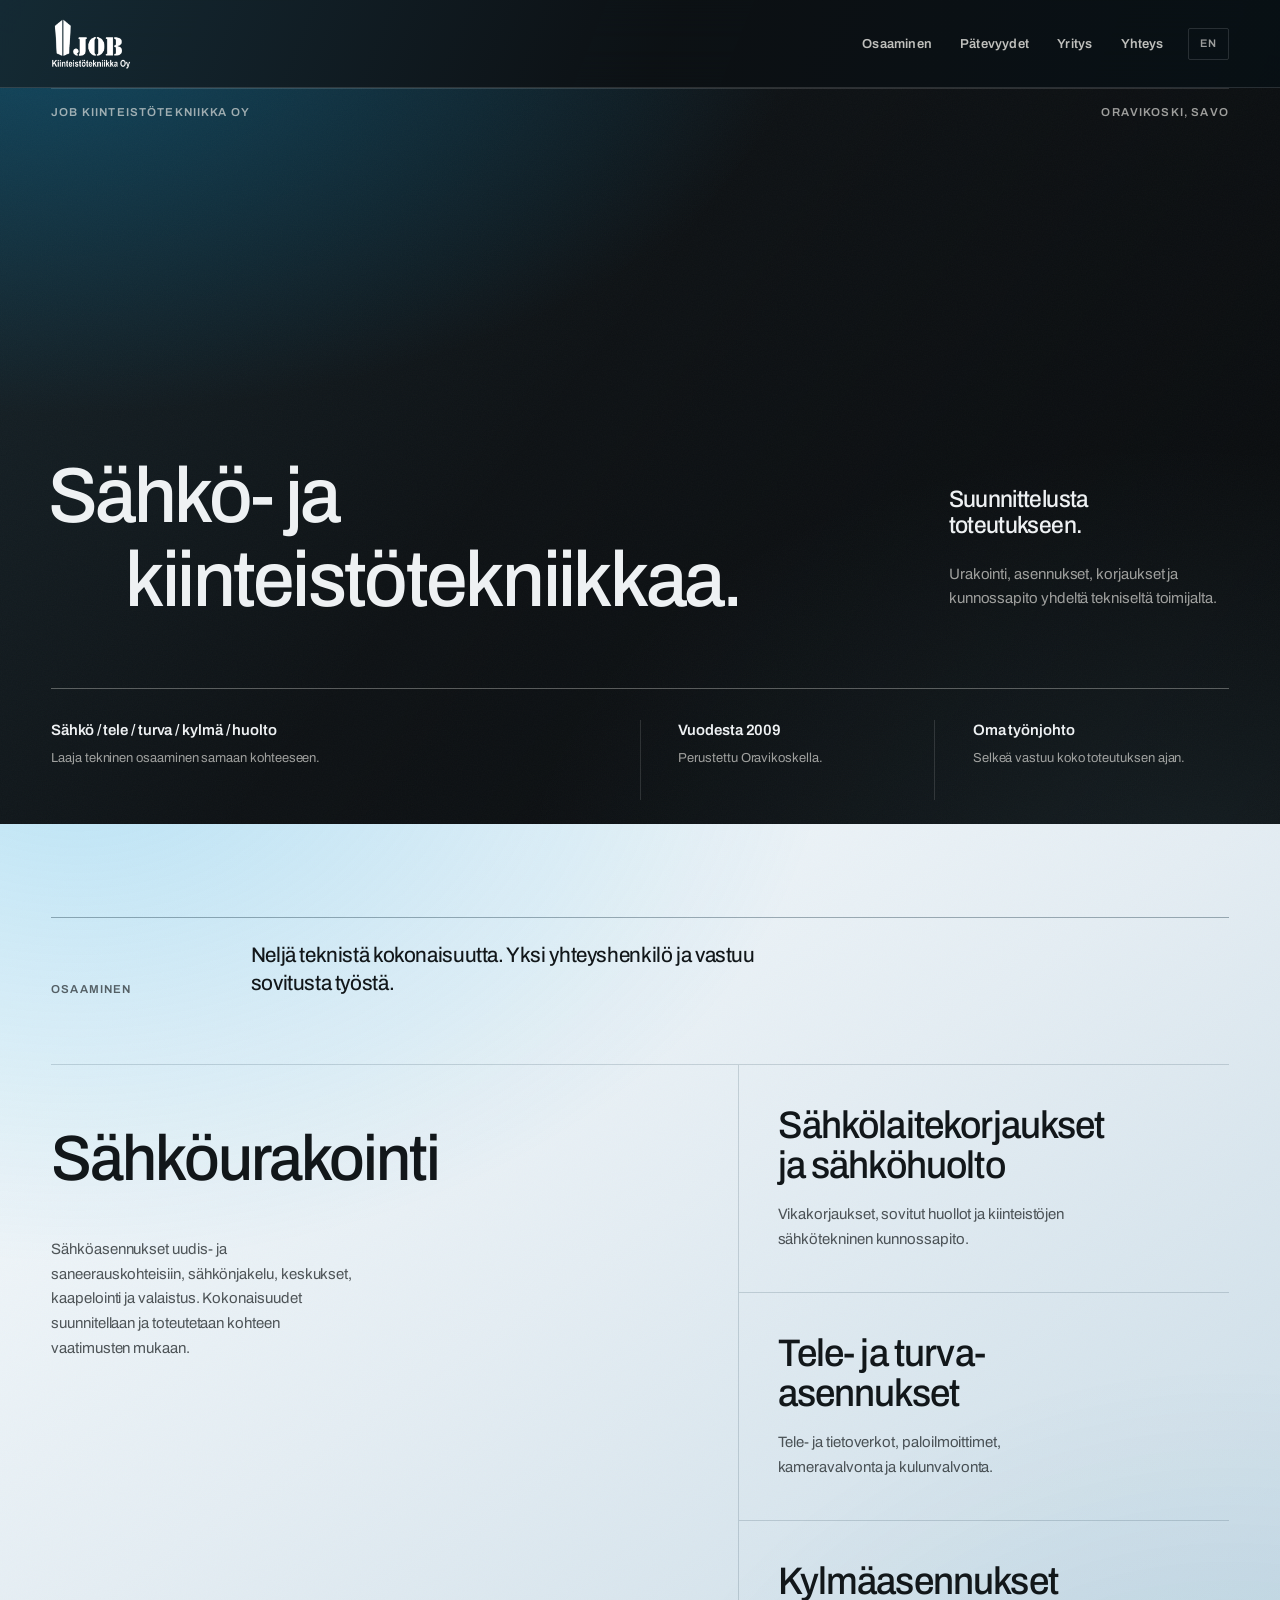
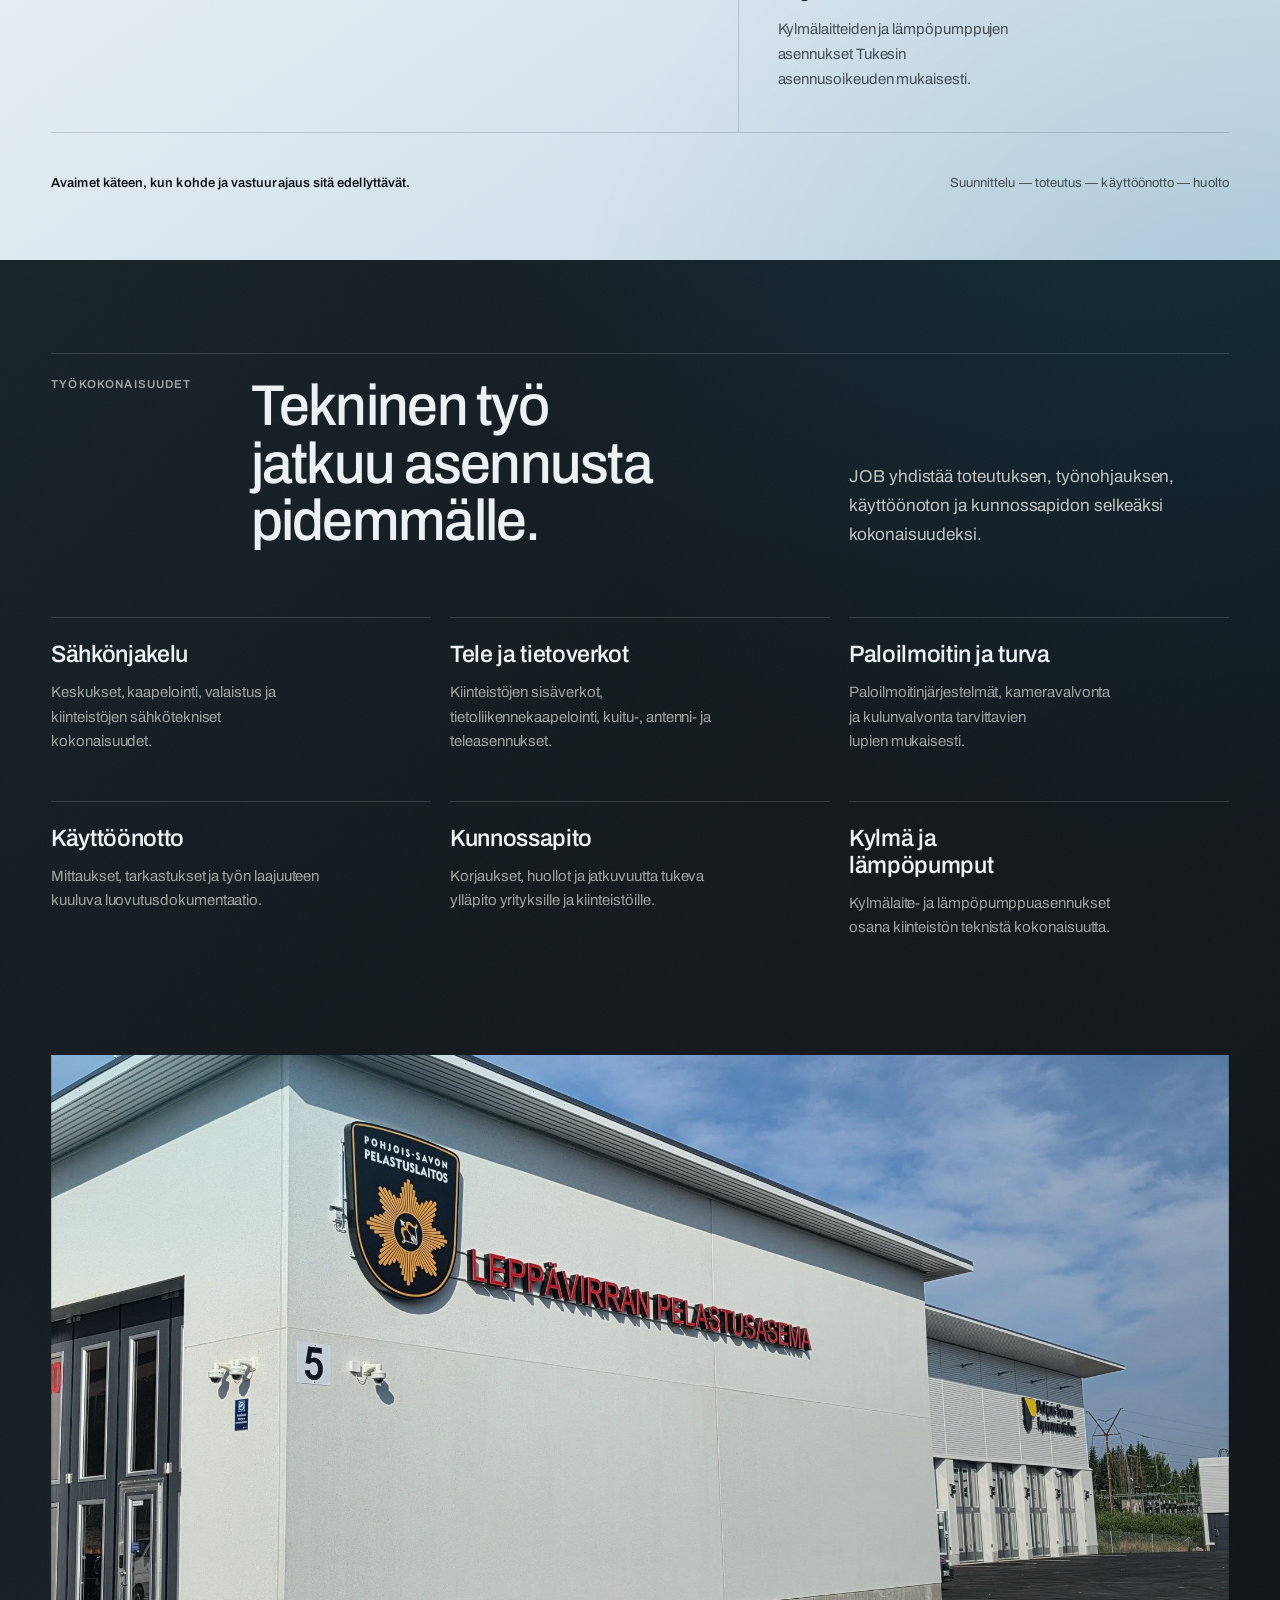
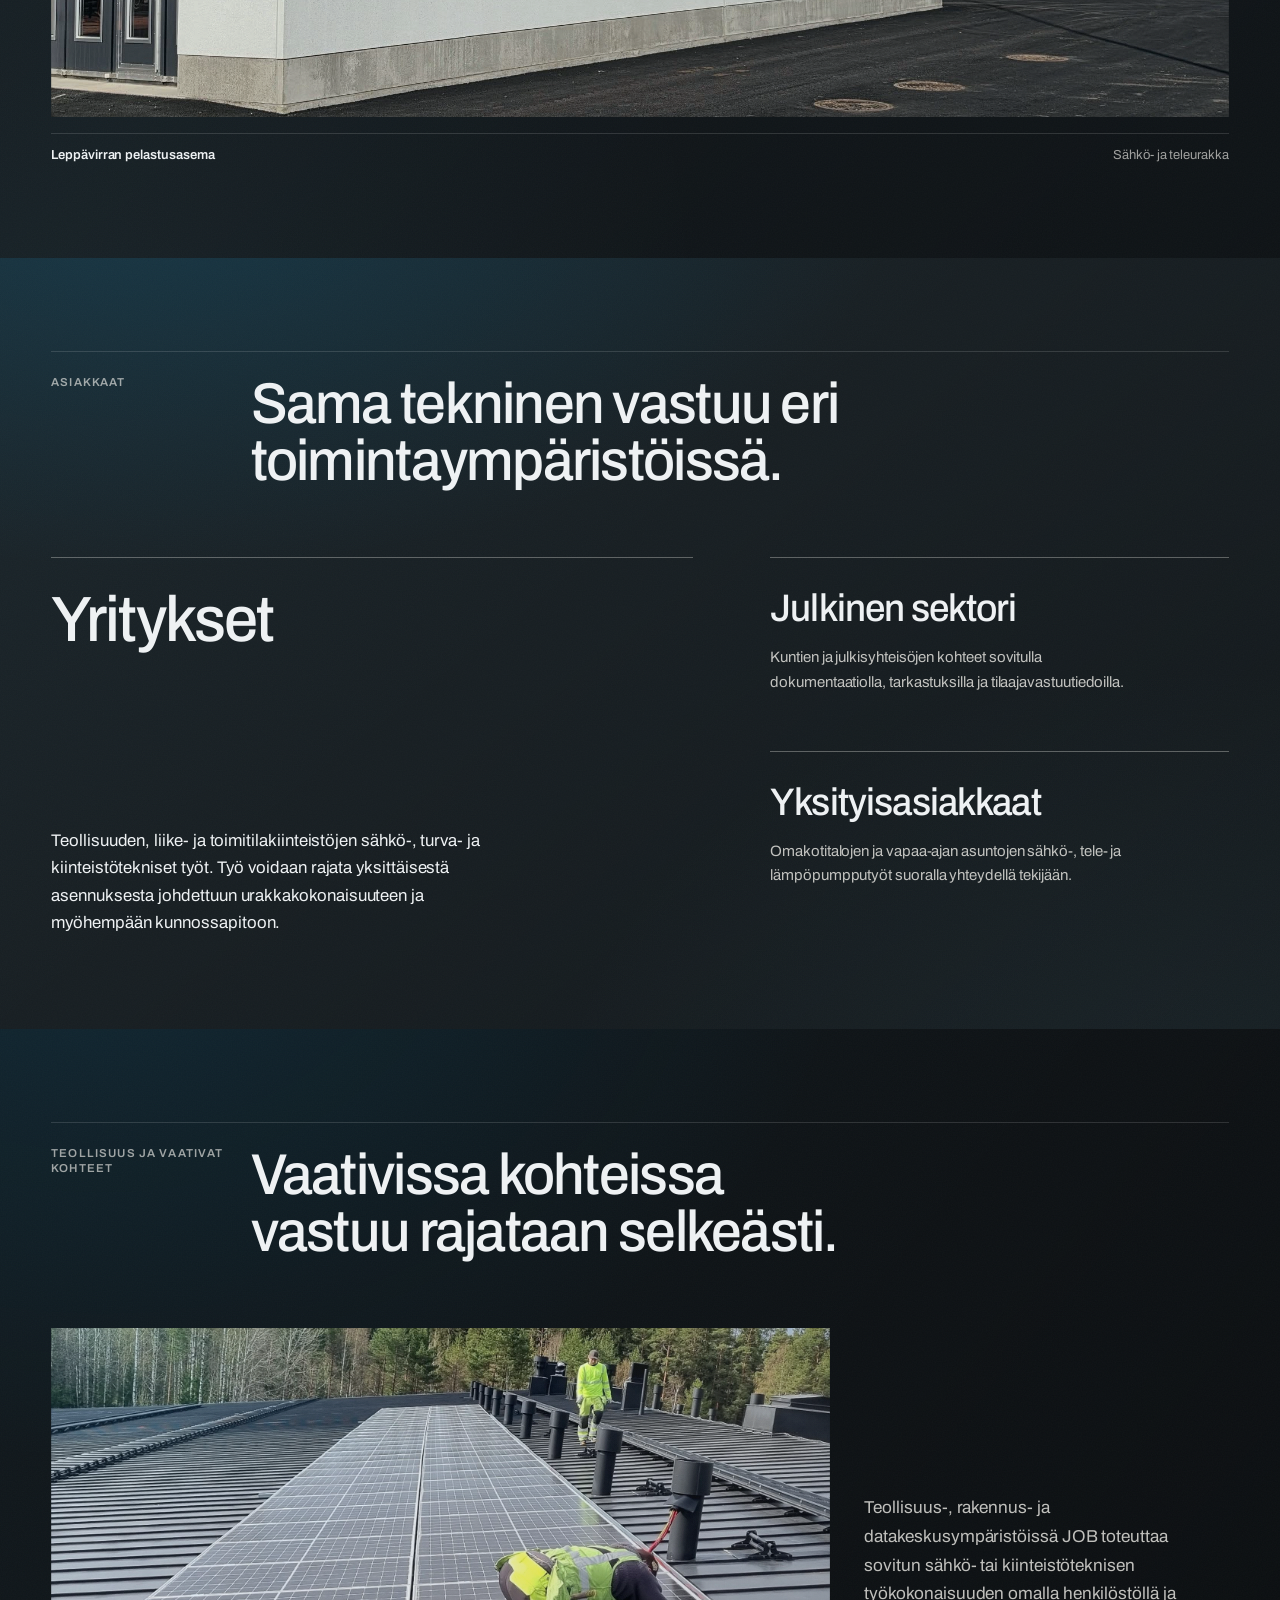
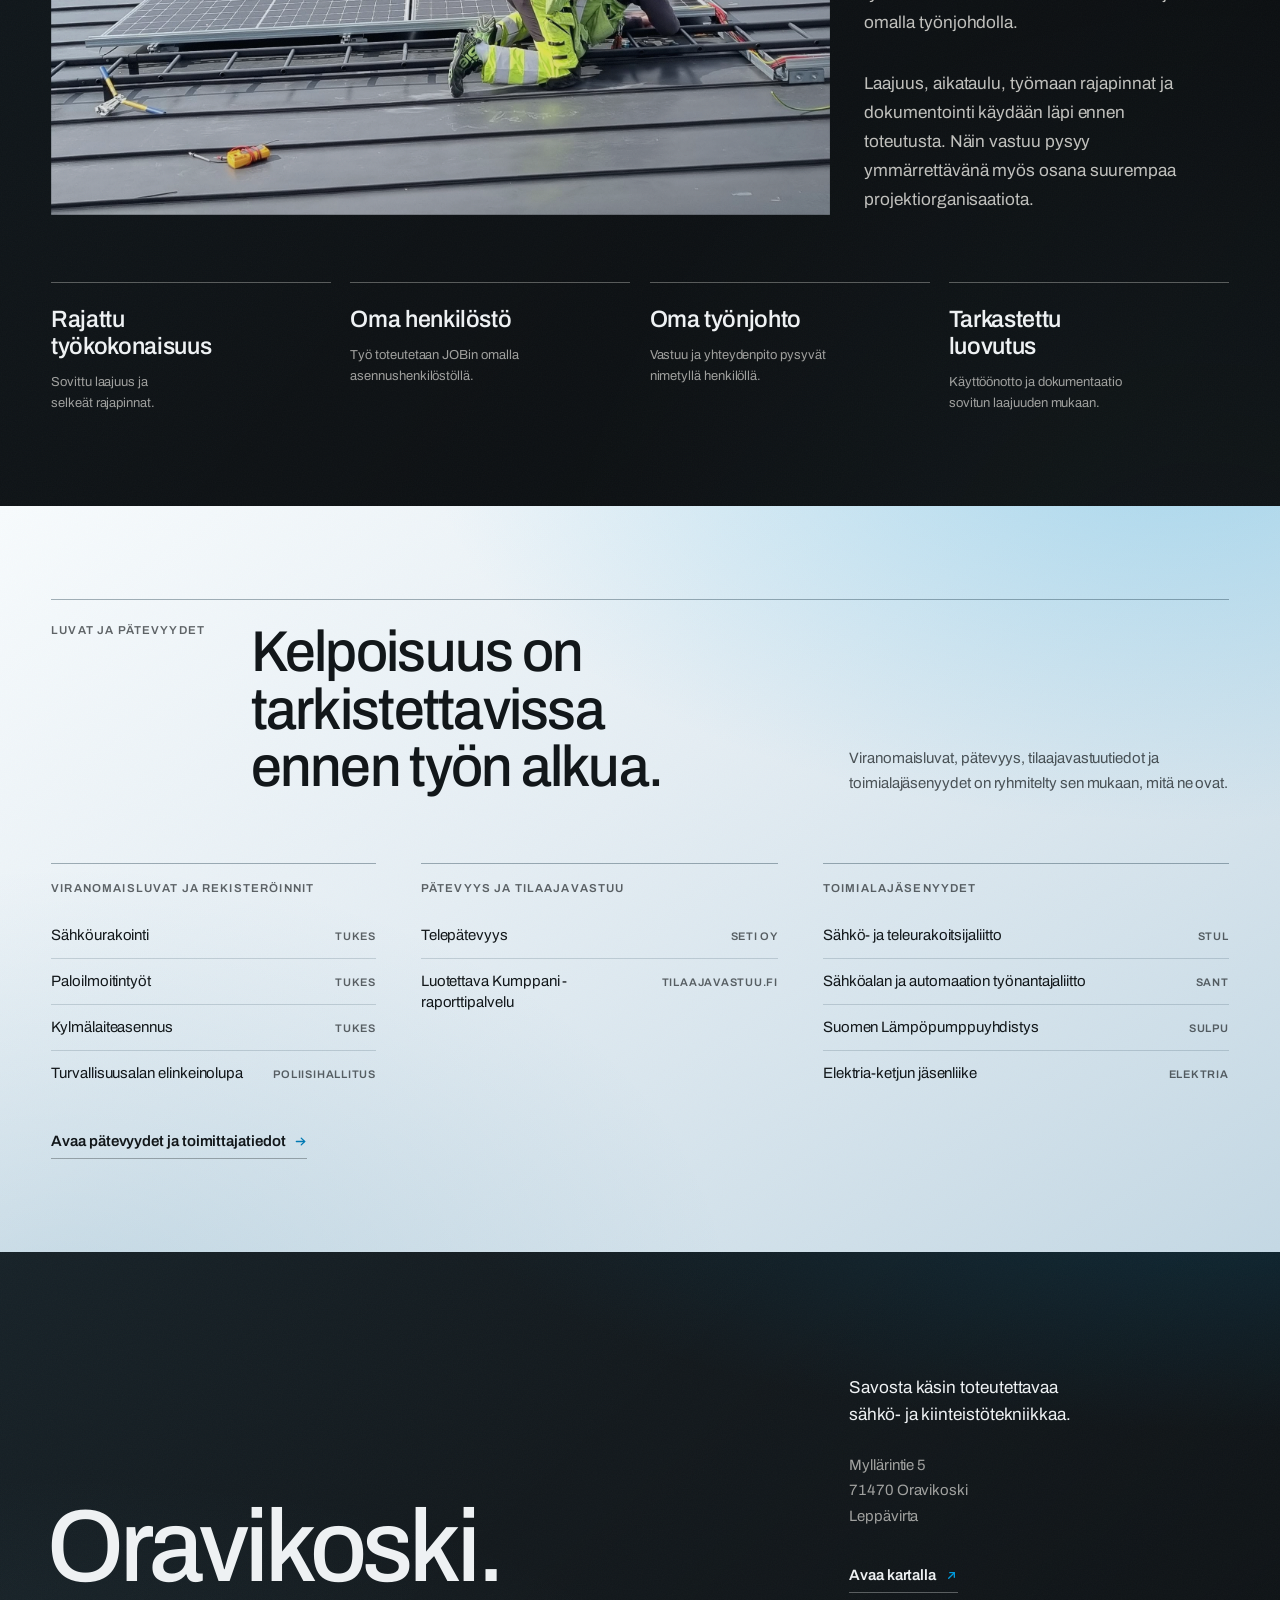
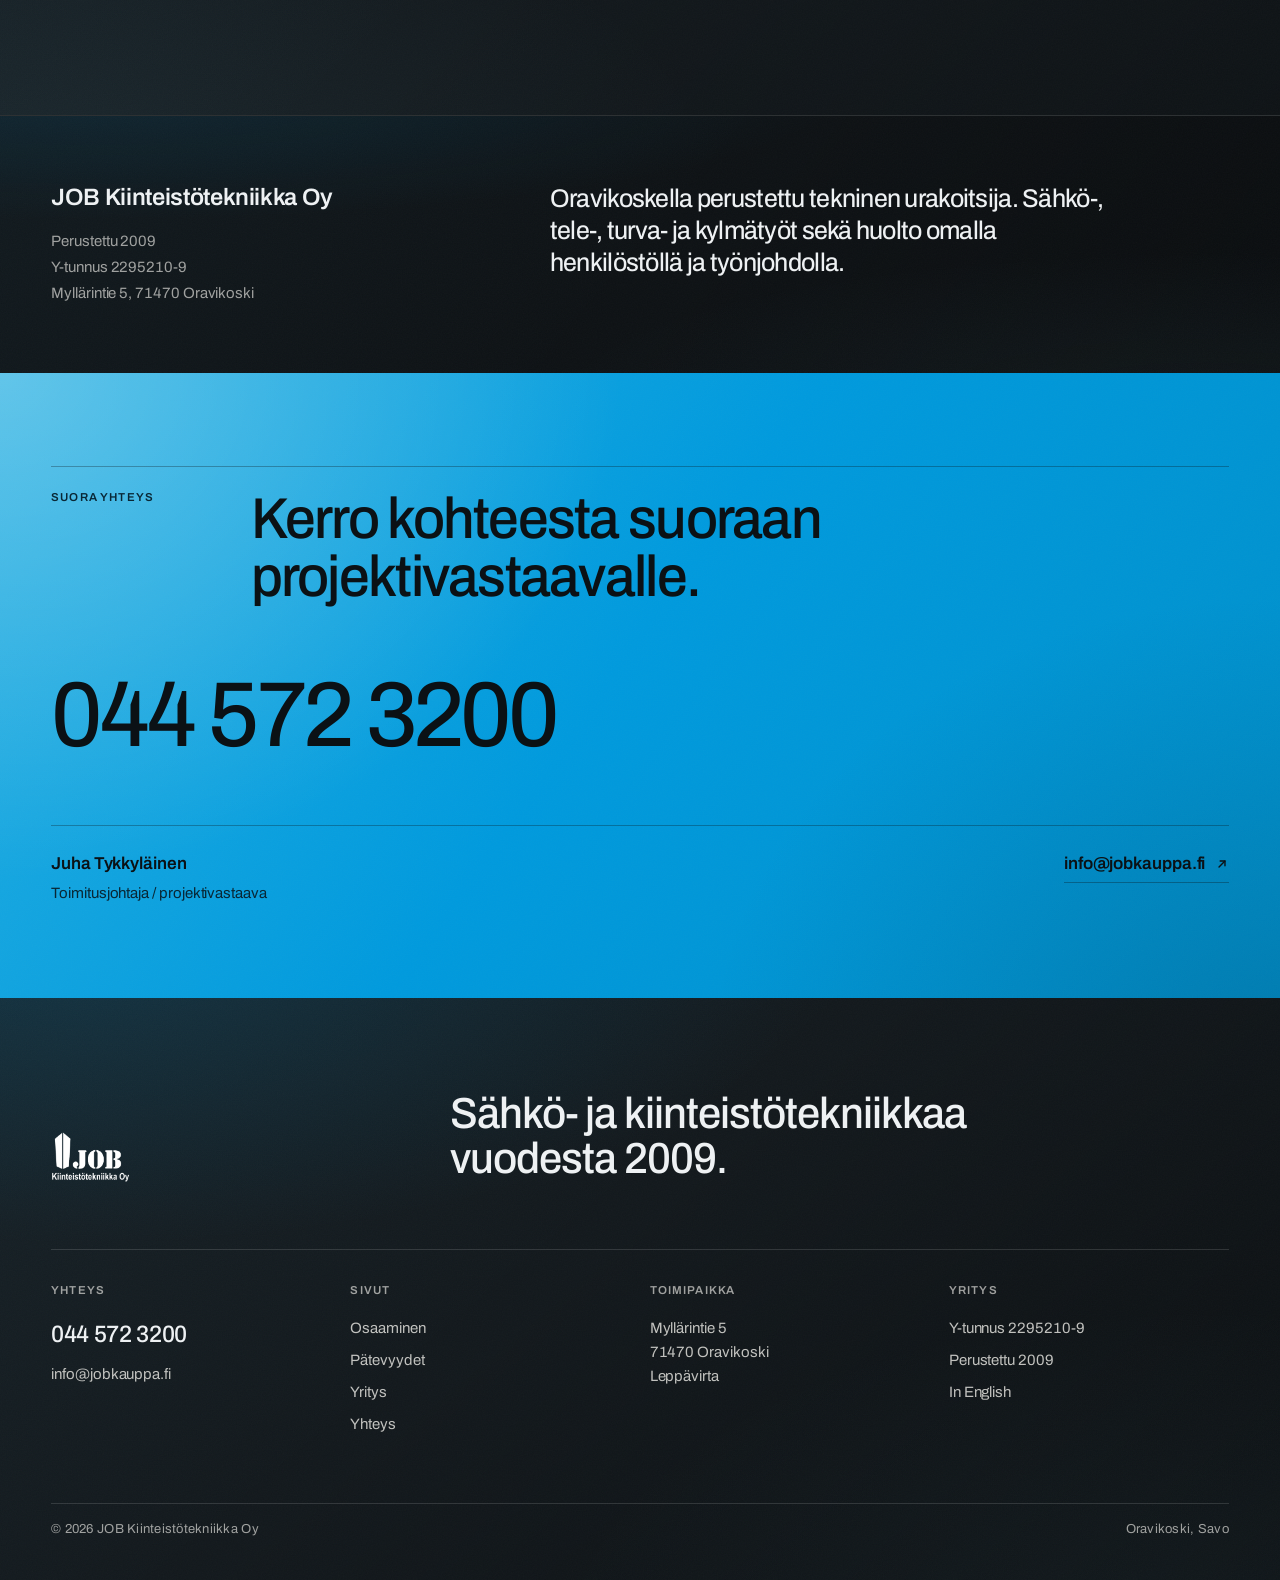
==== commit 4070fa6a: "Update website styling and content" ====
--- a/index.dc.html
+++ b/index.dc.html
@@ -54,8 +54,9 @@
         <a href="patevyydet.dc.html">Pätevyydet</a>
         <a href="#yritys">Yritys</a>
         <a href="#yhteys">Yhteys</a>
-        <a class="language-link" href="en.dc.html" lang="en" hreflang="en">EN</a>
       </nav>
+
+      <a class="language-link" href="en.dc.html" lang="en" hreflang="en">EN</a>
     </div>
   </header>
 
--- a/styles.css
+++ b/styles.css
@@ -217,10 +217,7 @@
   border-radius: 1px;
 }
 
-.services :focus-visible {
-  outline-color: var(--accent);
-}
-
+.services :focus-visible,
 .compliance :focus-visible,
 .document-note :focus-visible {
   outline-color: var(--accent-deep);
@@ -323,27 +320,13 @@
   --surface-depth: linear-gradient(128deg, rgba(110, 205, 240, 0.1), transparent 44%, rgba(0, 0, 0, 0.34));
 }
 
-/* The lifted slab.
-
-   Narrative sections stay in the dark world; this one is simply the
-   raised face of the same material, catching more of the cyan light. */
-.services {
-  --surface-light: rgba(0, 154, 221, 0.28);
-  --surface-light-at: 6% -10%;
-  --surface-warm: rgba(120, 195, 220, 0.07);
-  --surface-warm-at: 96% 112%;
-  --surface-depth: linear-gradient(146deg, #24343d 0%, #18242b 46%, #0f1a20 100%);
-  --surface-grain-opacity: 0.03;
-}
-
 /* The paper slabs.
 
-   White earns its place where the content is literally a record —
-   the permit register and the document note. There it reads as the
-   paper the claim is printed on, which is why it works here and
-   looked arbitrary as a general band. Everything the surface needs
-   is scoped to this group, so moving a section on or off paper is
-   a matter of adding it to this selector. */
+   Everything the surface needs — the slab colour, its three
+   foreground steps, its hairlines and its light — is scoped to this
+   one group, so moving a section on or off paper means adding it to
+   this selector and nothing else. */
+.services,
 .compliance,
 .document-note {
   --slab: #e7eef3;
@@ -711,6 +694,7 @@
 }
 
 .primary-nav {
+  order: 1;
   display: flex;
   align-items: center;
   gap: clamp(1.5rem, 2.2vw, 2.75rem);
@@ -751,21 +735,28 @@
   transform-origin: left;
 }
 
-.primary-nav .language-link {
+/* Outside .primary-nav on purpose: the panel is hidden until the
+   menu opens, so anything inside it is unreachable on a phone. The
+   language switch has to stay in the bar at every width. */
+.language-link {
+  position: relative;
+  z-index: 102;
+  order: 2;
+  display: inline-flex;
+  align-items: center;
+  min-height: 2rem;
+  margin-left: var(--sp-5);
   padding-inline: 0.7rem;
   border: 1px solid var(--rule);
   border-radius: 2px;
   color: var(--fg-muted);
   font-size: 0.6875rem;
+  font-weight: 600;
   letter-spacing: 0.08em;
   transition: border-color var(--dur) var(--ease-out), color var(--dur) var(--ease-out);
 }
 
-.primary-nav .language-link::after {
-  content: none;
-}
-
-.primary-nav .language-link:hover {
+.language-link:hover {
   border-color: var(--rule-strong);
   color: var(--inverse);
 }
@@ -773,6 +764,7 @@
 .nav-toggle {
   position: relative;
   z-index: 102;
+  order: 3;
   display: none;
   align-items: center;
   gap: 0.65rem;
@@ -1071,7 +1063,7 @@
 }
 
 .service-secondary:hover {
-  background: rgba(242, 245, 246, 0.04);
+  background: rgba(18, 23, 26, 0.04);
 }
 
 .service-secondary:hover::before {
@@ -2192,11 +2184,13 @@
    panel, and a filled animation would pin it open at opacity 1. */
 .js .site-header .brand,
 .js .site-header .primary-nav a,
+.js .site-header .language-link,
 .js .site-header .nav-toggle {
   animation: quiet-rise var(--dur-slow) var(--ease-out) both;
 }
 
 .js .site-header .primary-nav a,
+.js .site-header .language-link,
 .js .site-header .nav-toggle {
   animation-delay: 120ms;
 }
@@ -2477,14 +2471,17 @@
     mask: var(--icon-arrow-e) center / contain no-repeat;
   }
 
-  .primary-nav .language-link {
-    margin-top: auto;
-    padding: var(--sp-2) var(--sp-4);
-    border: 1px solid var(--rule);
-    border-radius: 2px;
-    align-self: flex-start;
+  .language-link {
+    min-height: 2.75rem;
+    margin-left: auto;
+    margin-right: var(--sp-4);
+    padding-inline: var(--sp-3);
     font-size: 0.75rem;
     letter-spacing: 0.1em;
+  }
+
+  .nav-toggle {
+    margin-left: 0;
   }
 
   .hero,
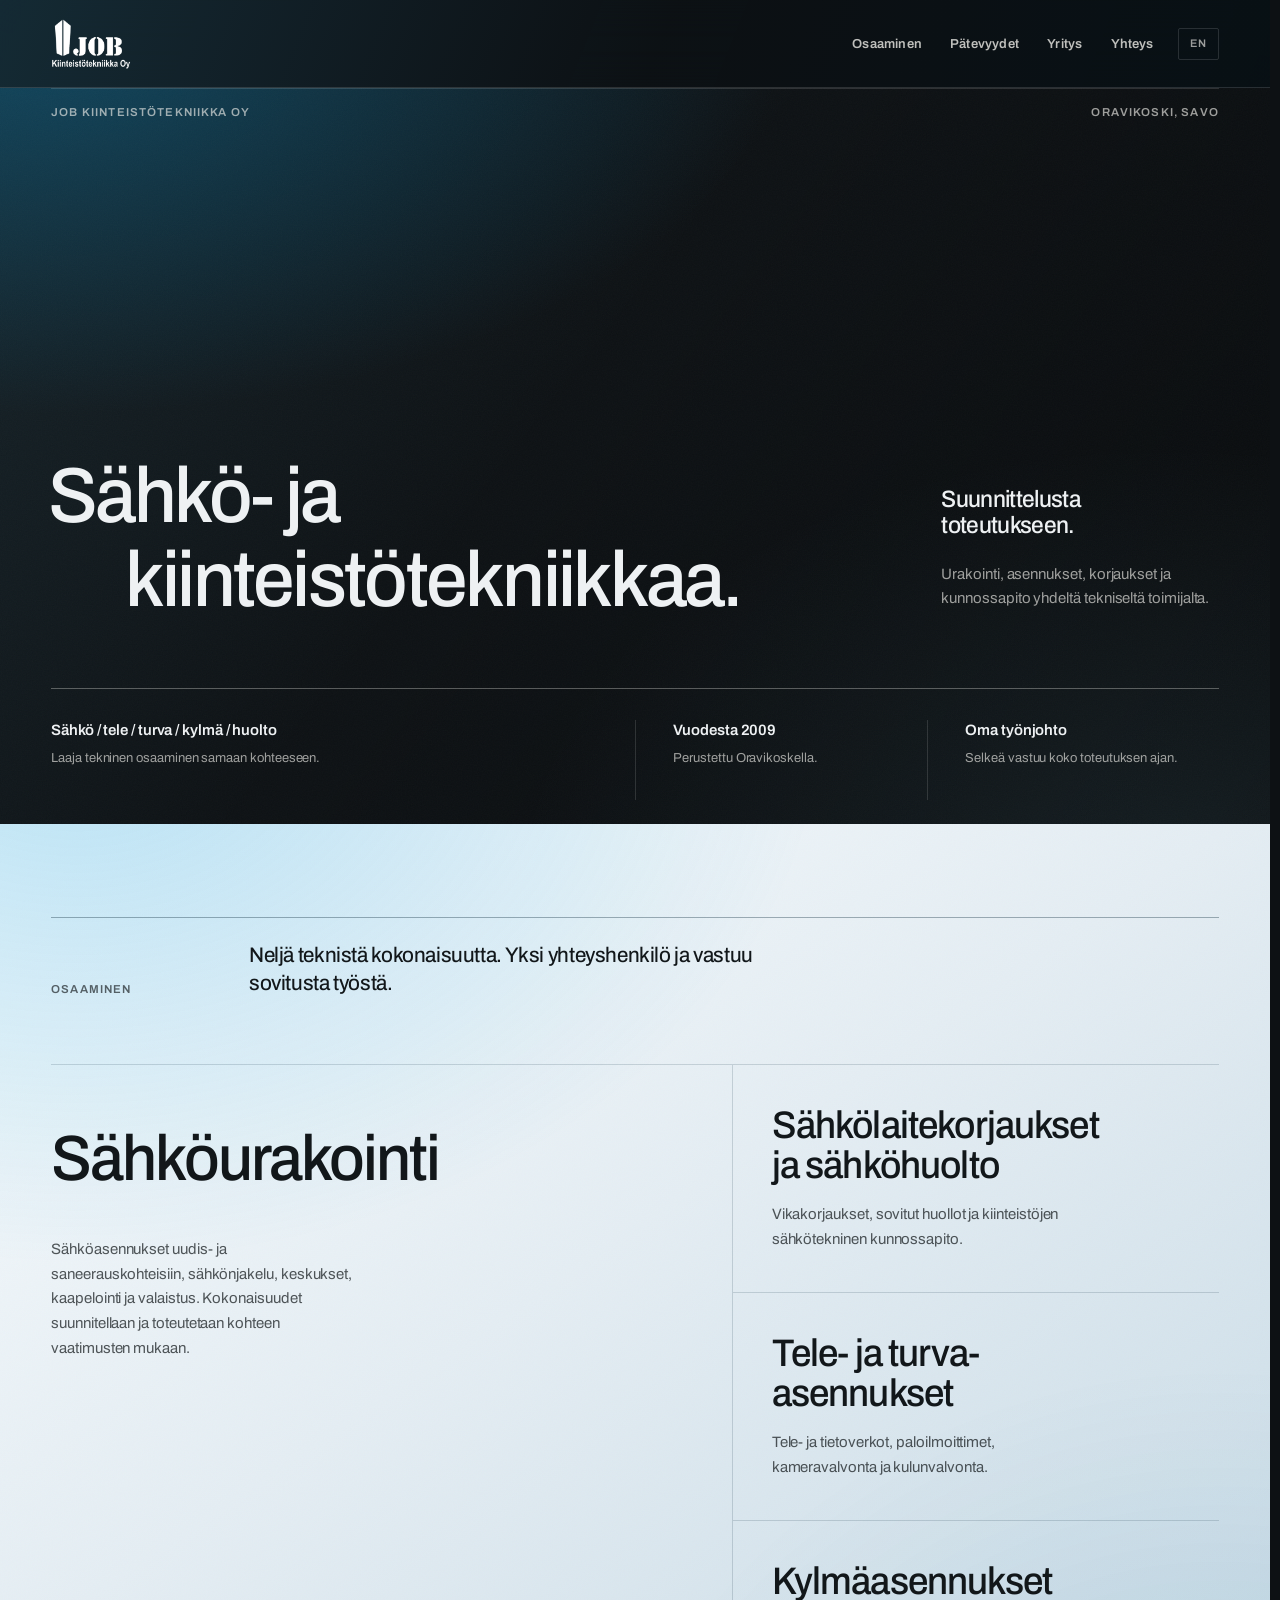
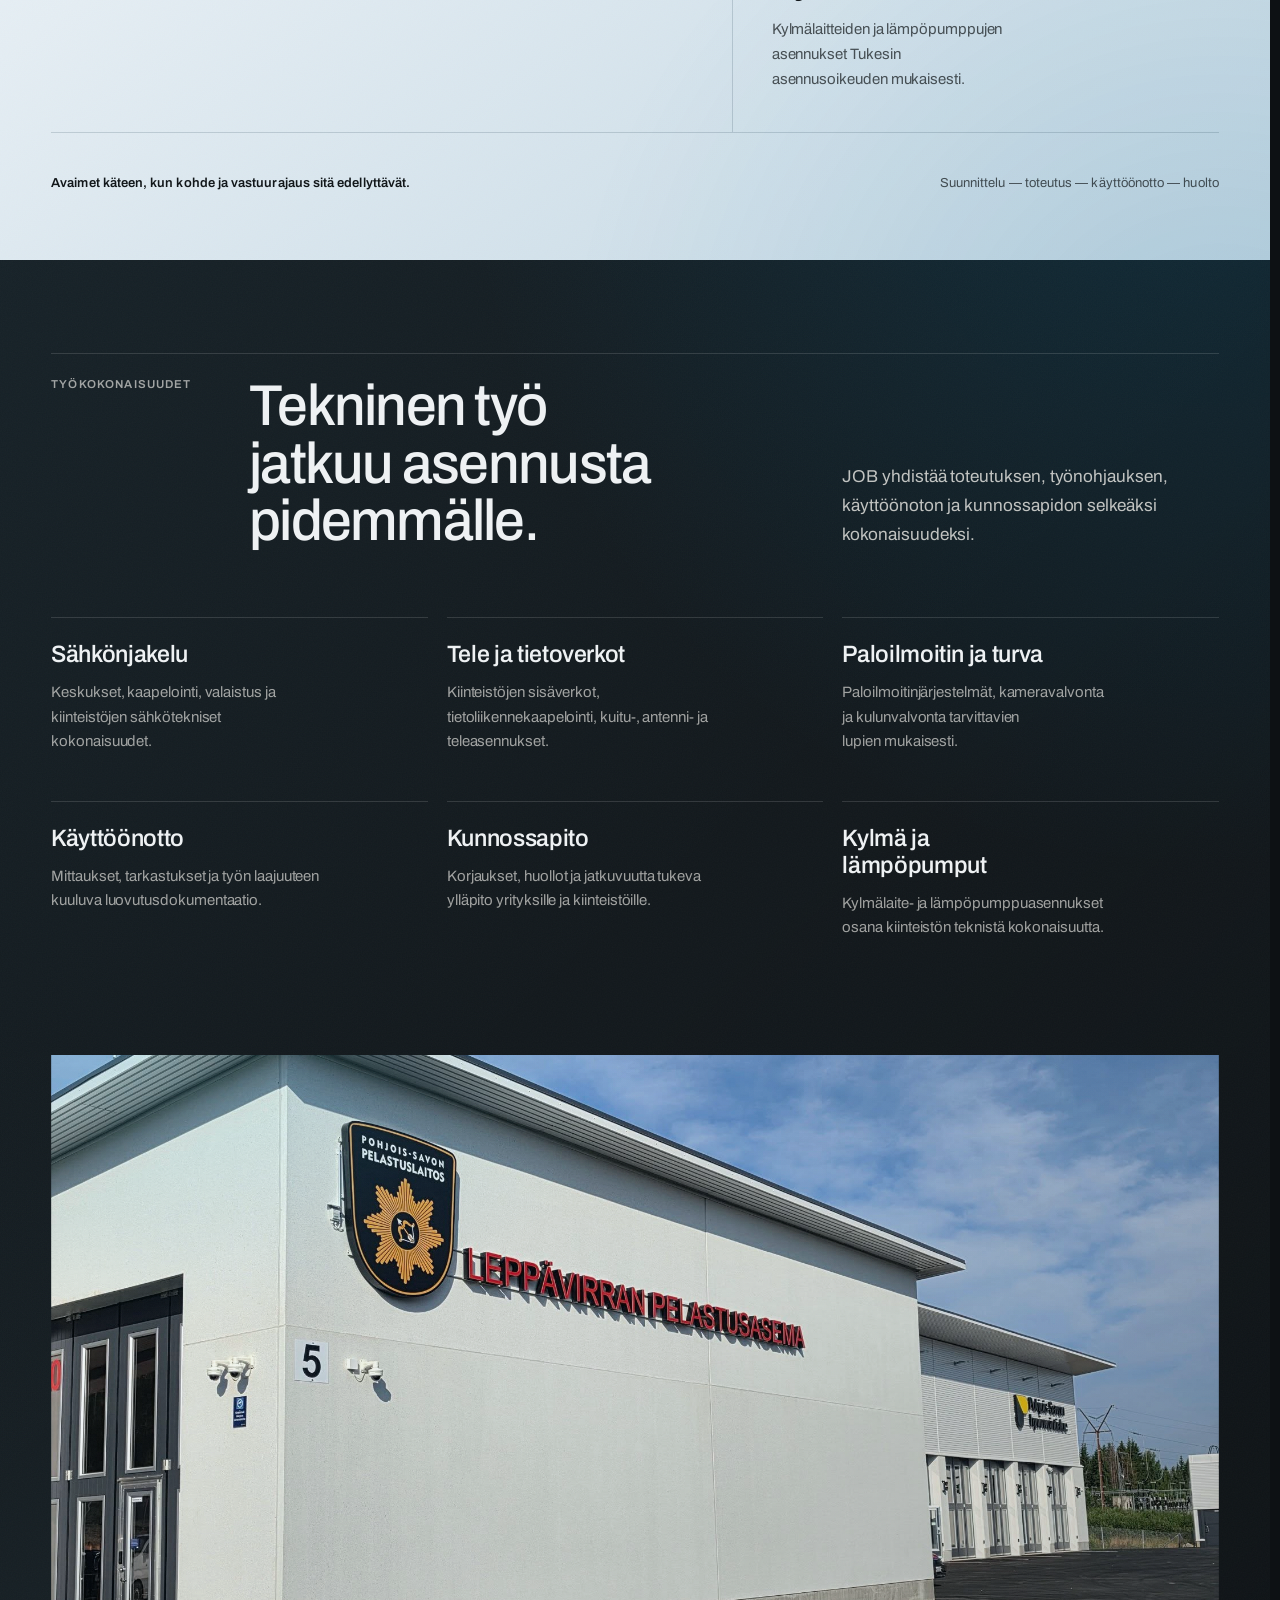
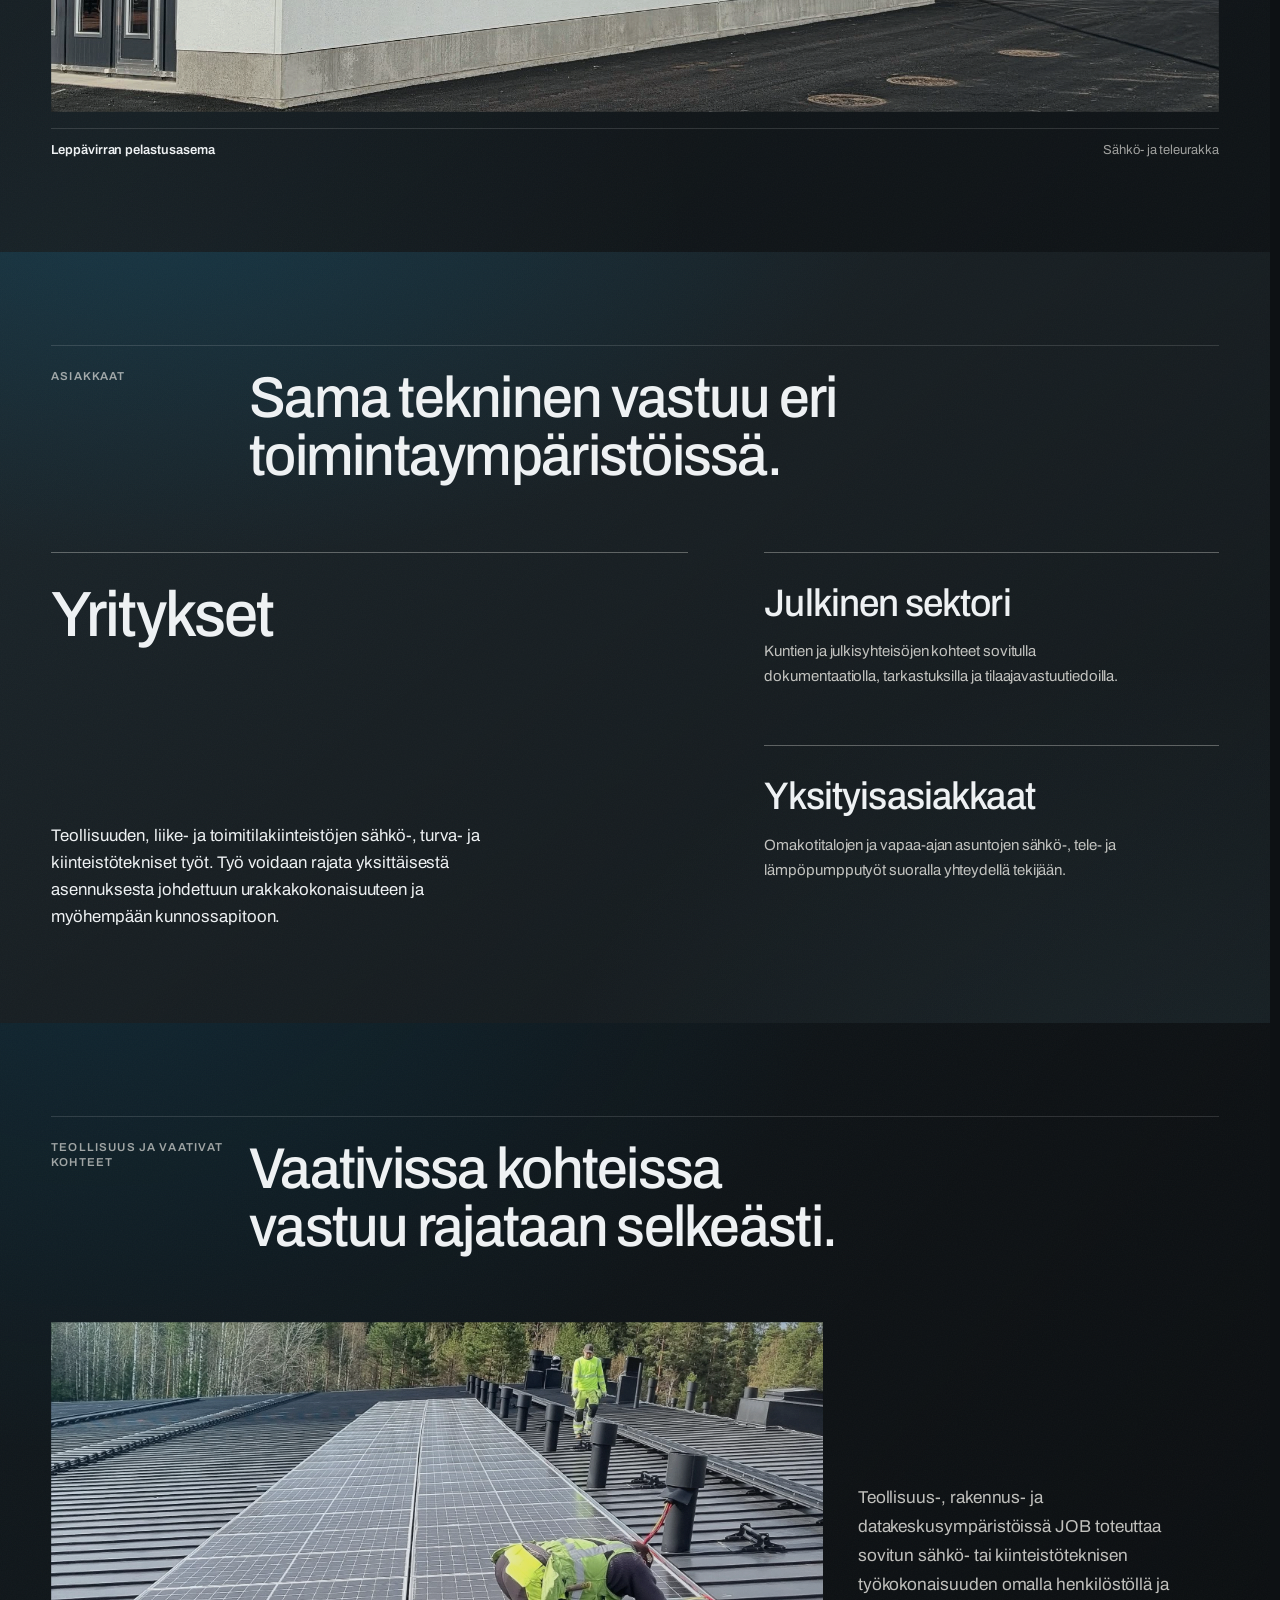
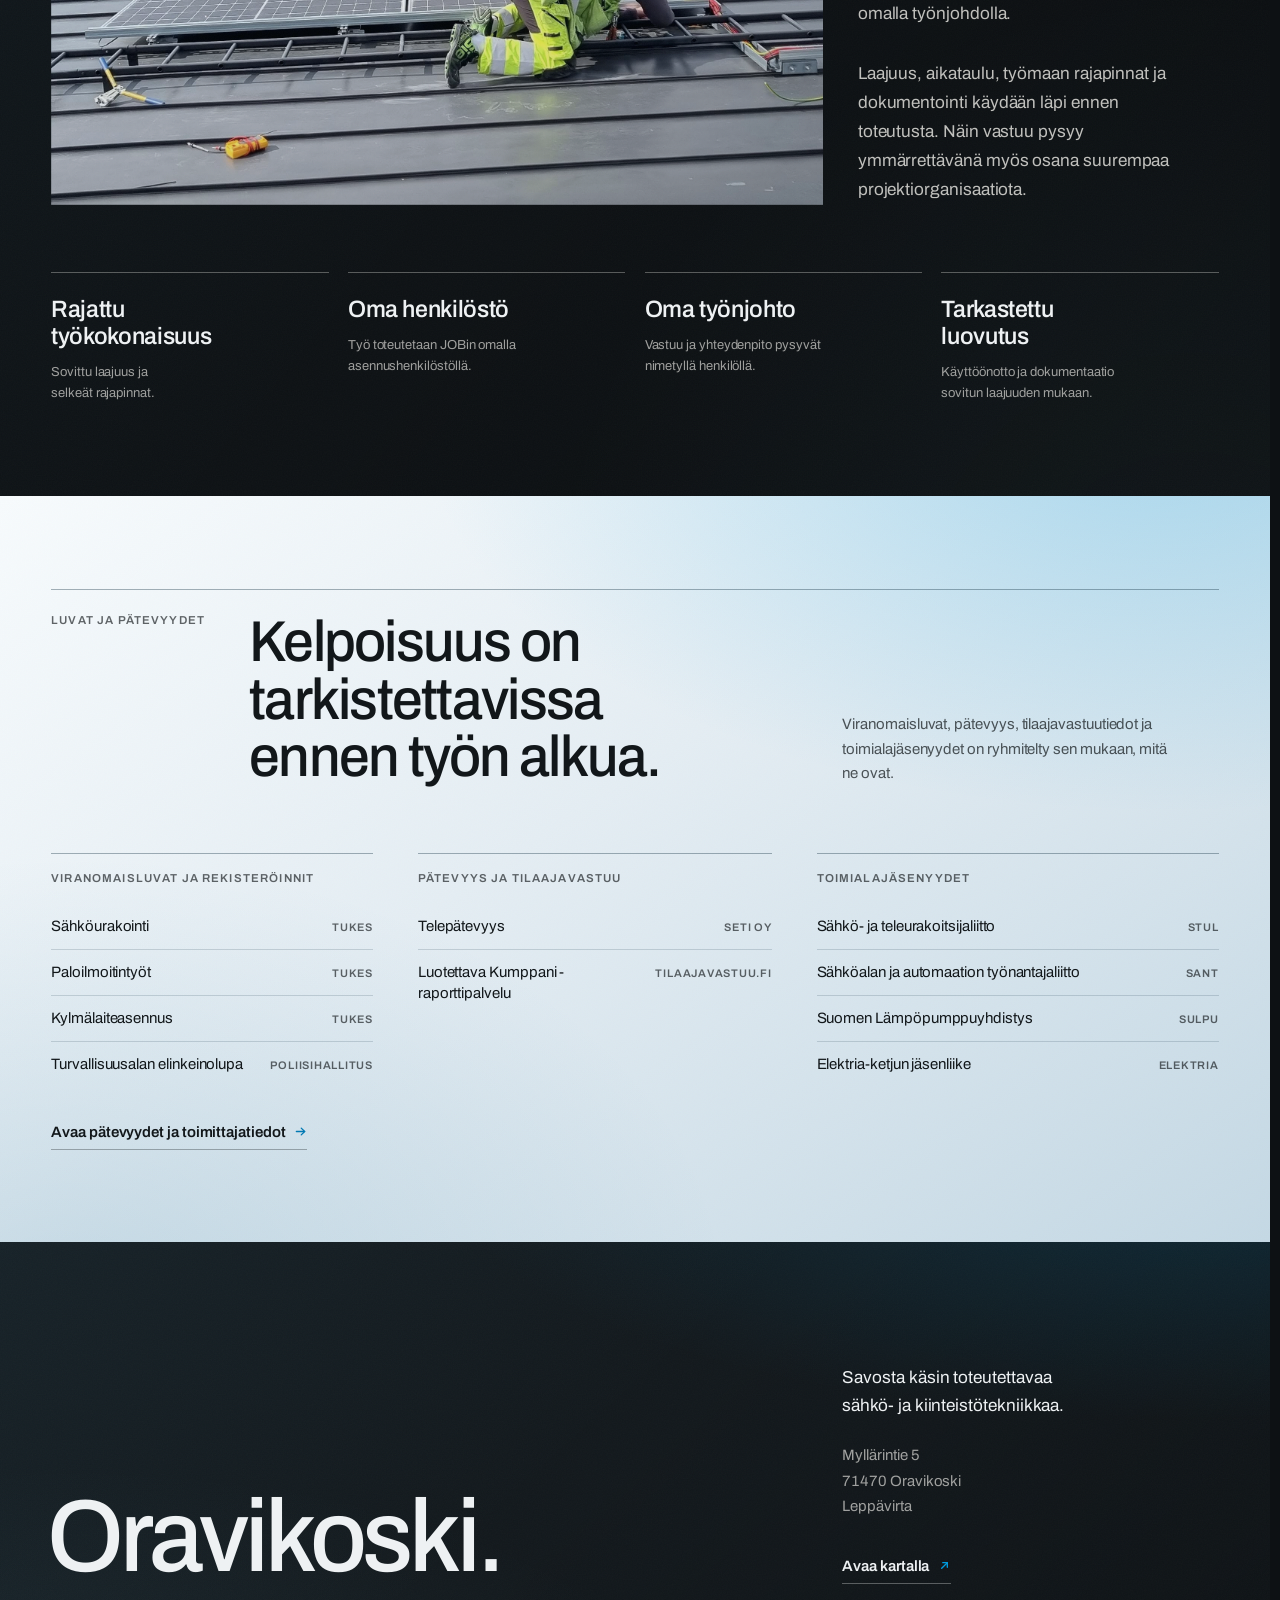
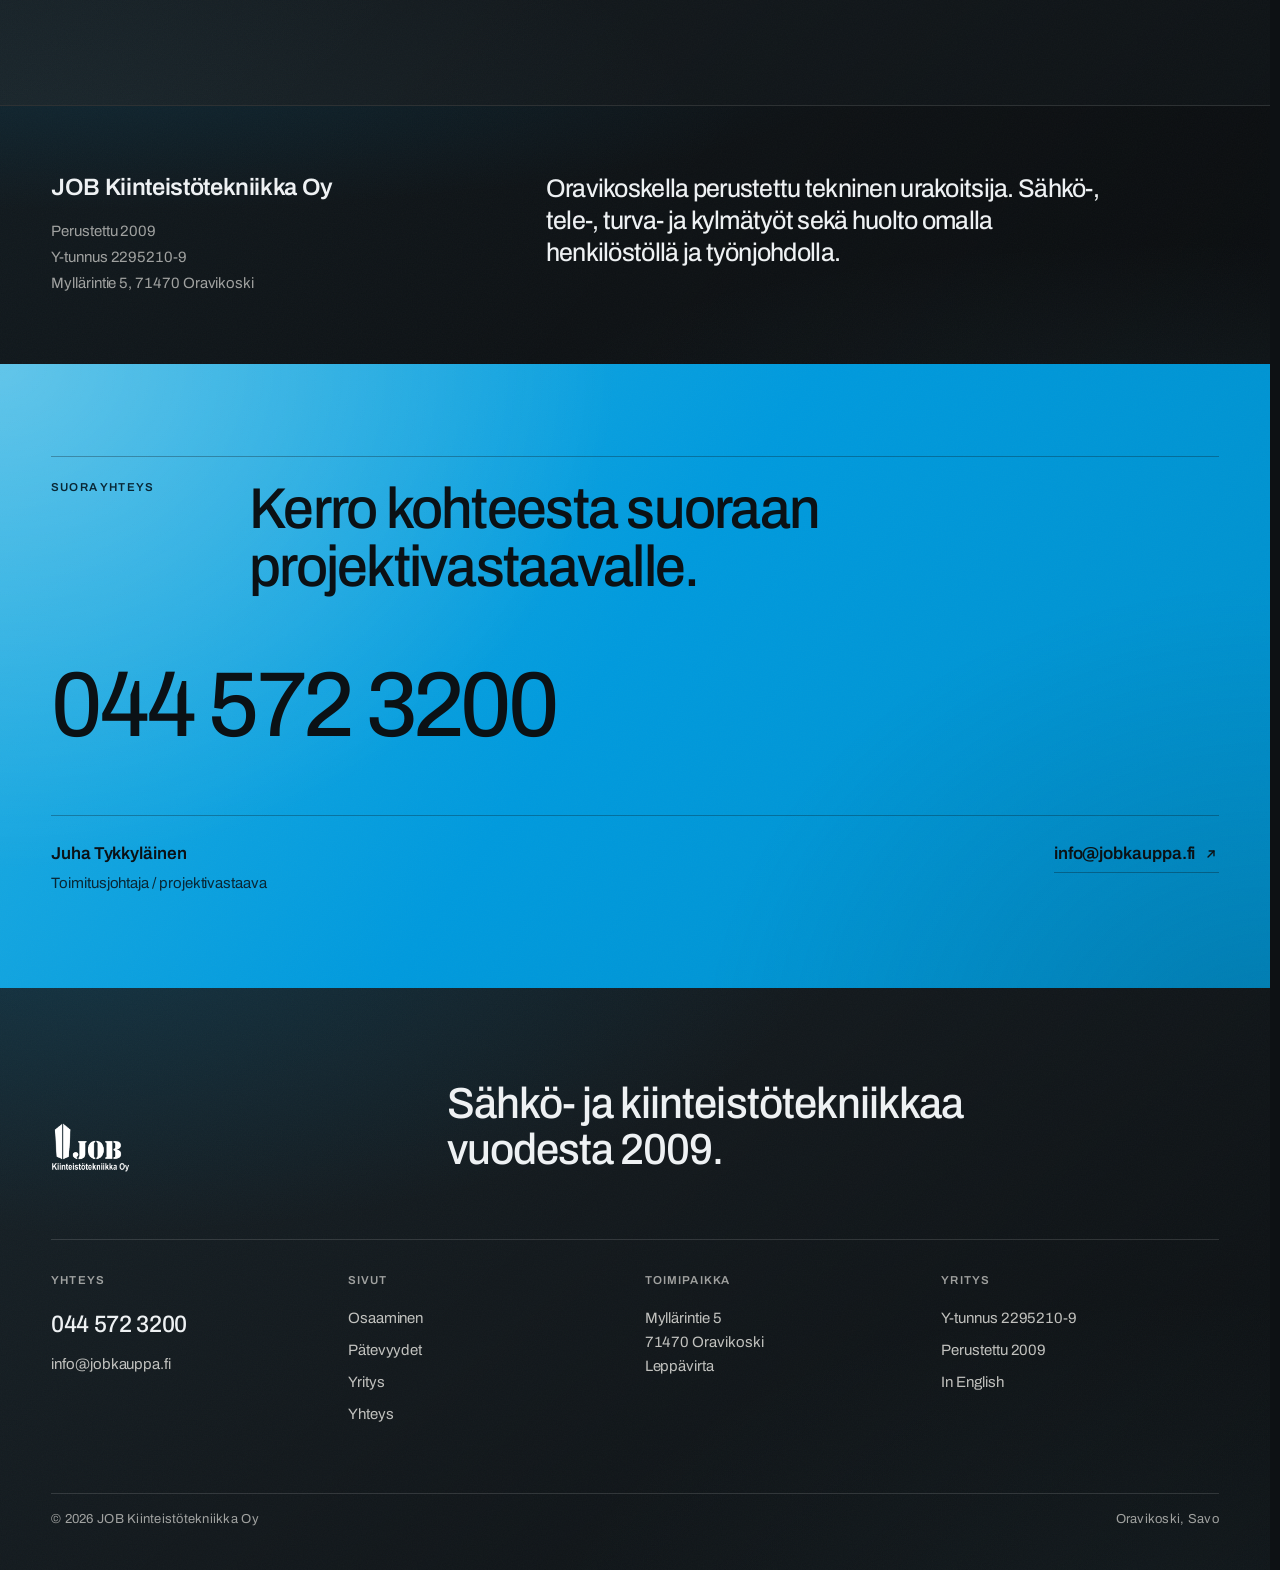
==== commit 970be6f5: "Enhance website layout and interactions" ====
--- a/index.dc.html
+++ b/index.dc.html
@@ -98,7 +98,7 @@
       </div>
     </section>
 
-    <section class="section services" id="osaaminen" data-reveal aria-labelledby="palvelut-otsikko">
+    <section class="section services" id="osaaminen" data-reveal data-tone="inverse" aria-labelledby="palvelut-otsikko">
       <div class="shell">
         <div class="services__intro">
           <p class="section-label section-label--light">Osaaminen</p>
@@ -248,7 +248,7 @@
       </div>
     </section>
 
-    <section class="section compliance" data-reveal aria-labelledby="patevyydet-otsikko">
+    <section class="section compliance" data-reveal data-tone="inverse" aria-labelledby="patevyydet-otsikko">
       <div class="shell">
         <div class="compliance__head">
           <p class="section-label section-label--light">Luvat ja pätevyydet</p>
--- a/styles.css
+++ b/styles.css
@@ -96,6 +96,10 @@
   --dur: 260ms;
   --dur-slow: 460ms;
   --dur-focal: 780ms;
+  /* A tone flip swaps the glass and its foreground at once, so the
+     two necessarily cross. Kept short: the crossing is the only
+     moment the navigation is unreadable, and its length is the cost. */
+  --dur-tone: 110ms;
   --dur-rule: 900ms;
 
   /* --- Drawn icons — one stroke language throughout ---------- */
@@ -121,6 +125,8 @@
 html {
   scroll-behavior: smooth;
   scroll-padding-top: calc(var(--header-height) + var(--sp-5));
+  /* Locking the body when the menu opens must not widen the page. */
+  scrollbar-gutter: stable;
 }
 
 body {
@@ -624,8 +630,8 @@
   content: "";
   -webkit-backdrop-filter: blur(20px) saturate(1.35);
   backdrop-filter: blur(20px) saturate(1.35);
-  transition: background-color var(--dur) var(--ease-out),
-    box-shadow var(--dur) var(--ease-out);
+  transition: background-color var(--dur-tone) linear,
+    box-shadow var(--dur-tone) linear;
 }
 
 /* Read position, drawn on the header rule. */
@@ -655,13 +661,78 @@
   opacity: 1;
 }
 
-/* The open menu panel is opaque, so the glass has nothing meaningful
-   to sample: make the header solid for the duration. */
+/* --- Adaptive tone ------------------------------------------
+   The page carries both paper and canvas surfaces, so the glass has
+   to answer to whichever is passing behind it. JS reports the tone;
+   the glass, the mark and the navigation flip together. */
+
+.site-header[data-tone="inverse"] {
+  box-shadow: 0 1px 0 var(--rule-inverse);
+}
+
+.site-header[data-tone="inverse"]::before {
+  --glass-start: color-mix(in srgb, #f7fbfd 88%, transparent);
+  --glass-middle: color-mix(in srgb, #e7eef3 74%, transparent);
+  --glass-end: color-mix(in srgb, #cfe2ec 78%, transparent);
+  box-shadow: inset 0 -1px 0 rgba(255, 255, 255, 0.5);
+}
+
+.site-header[data-tone="inverse"][data-compact="true"]::before {
+  --glass-start: color-mix(in srgb, #f7fbfd 94%, transparent);
+  --glass-middle: color-mix(in srgb, #e7eef3 86%, transparent);
+  --glass-end: color-mix(in srgb, #cfe2ec 88%, transparent);
+}
+
+/* Same function list at both ends so the mark interpolates. */
+.site-header[data-tone="inverse"] .brand img {
+  filter: brightness(0) invert(0);
+}
+
+.site-header[data-tone="inverse"] .primary-nav a {
+  color: rgba(18, 23, 26, 0.72);
+}
+
+.site-header[data-tone="inverse"] .primary-nav a:hover,
+.site-header[data-tone="inverse"] .primary-nav a[aria-current="page"],
+.site-header[data-tone="inverse"] .nav-toggle {
+  color: #12171a;
+}
+
+.site-header[data-tone="inverse"] .language-link {
+  border-color: rgba(12, 42, 58, 0.36);
+  color: rgba(18, 23, 26, 0.72);
+}
+
+.site-header[data-tone="inverse"] .language-link:hover {
+  border-color: #12171a;
+  color: #12171a;
+}
+
+.site-header[data-tone="inverse"] :focus-visible {
+  outline-color: var(--accent-deep);
+}
+
+/* The open menu panel is opaque canvas, so the header reads as canvas
+   for the duration regardless of what it was over. */
 .site-header[data-nav-open="true"]::before {
   background: var(--canvas);
   box-shadow: none;
   -webkit-backdrop-filter: none;
   backdrop-filter: none;
+}
+
+.site-header[data-nav-open="true"] .brand img {
+  filter: brightness(0) invert(1);
+}
+
+.site-header[data-nav-open="true"] .primary-nav a,
+.site-header[data-nav-open="true"] .nav-toggle {
+  color: var(--inverse);
+}
+
+.site-header[data-nav-open="true"] .language-link {
+  border-color: var(--rule);
+  color: var(--fg-muted);
 }
 
 .header__inner {
@@ -686,7 +757,8 @@
   height: 3.15rem;
   filter: brightness(0) invert(1);
   transform-origin: left center;
-  transition: transform var(--dur-slow) var(--ease-out);
+  transition: transform var(--dur-slow) var(--ease-out),
+    filter var(--dur-tone) linear;
 }
 
 .site-header[data-compact="true"] .brand img {
@@ -708,7 +780,7 @@
   font-size: var(--t-xs);
   font-weight: 600;
   letter-spacing: 0.015em;
-  transition: color var(--dur) var(--ease-out);
+  transition: color var(--dur-tone) linear;
 }
 
 .primary-nav a:hover,
@@ -776,6 +848,15 @@
   font-weight: 600;
   letter-spacing: 0.05em;
   text-transform: uppercase;
+}
+
+/* The label swaps between two words of different length on every
+   toggle (Valikko/Sulje, Menu/Close). Without a reserved width the
+   button resizes and the whole header bar reflows mid-tap. */
+.nav-toggle__label {
+  display: inline-block;
+  min-width: 5.4em;
+  text-align: right;
 }
 
 .nav-toggle__mark {
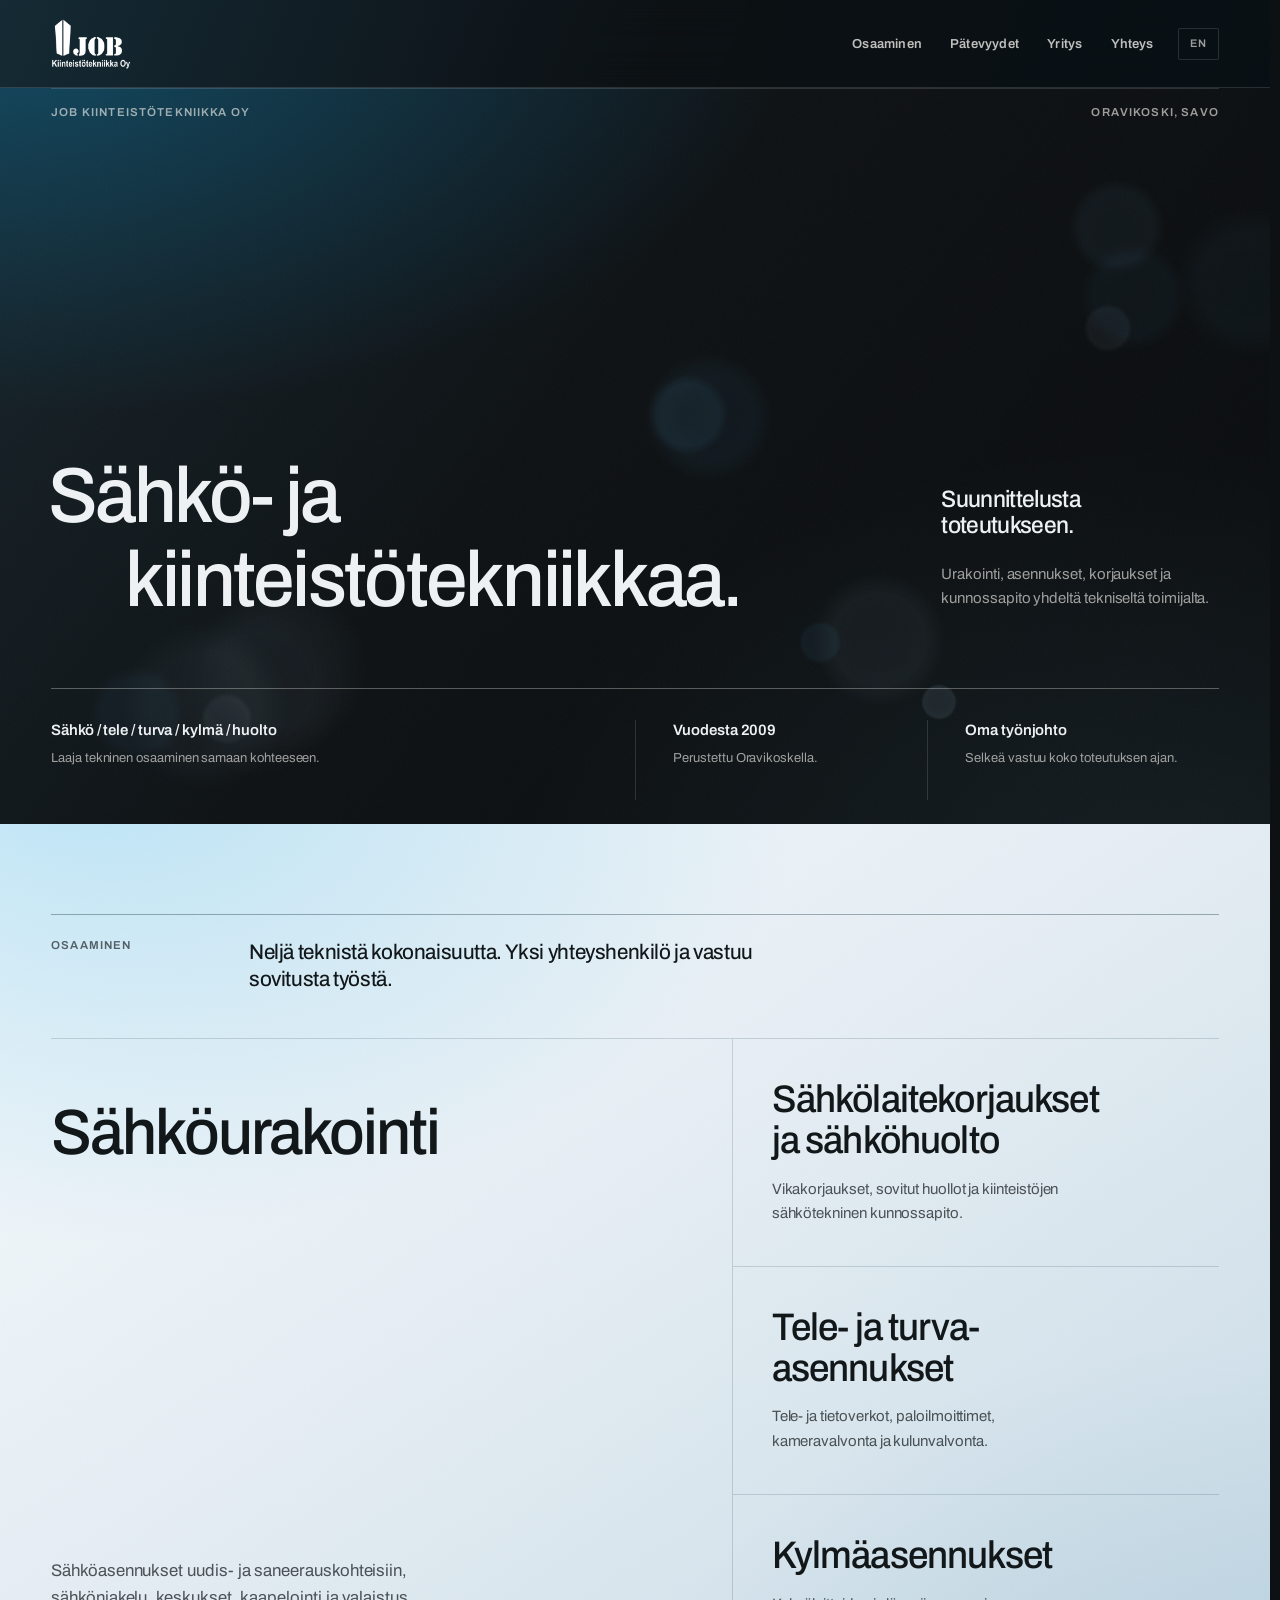
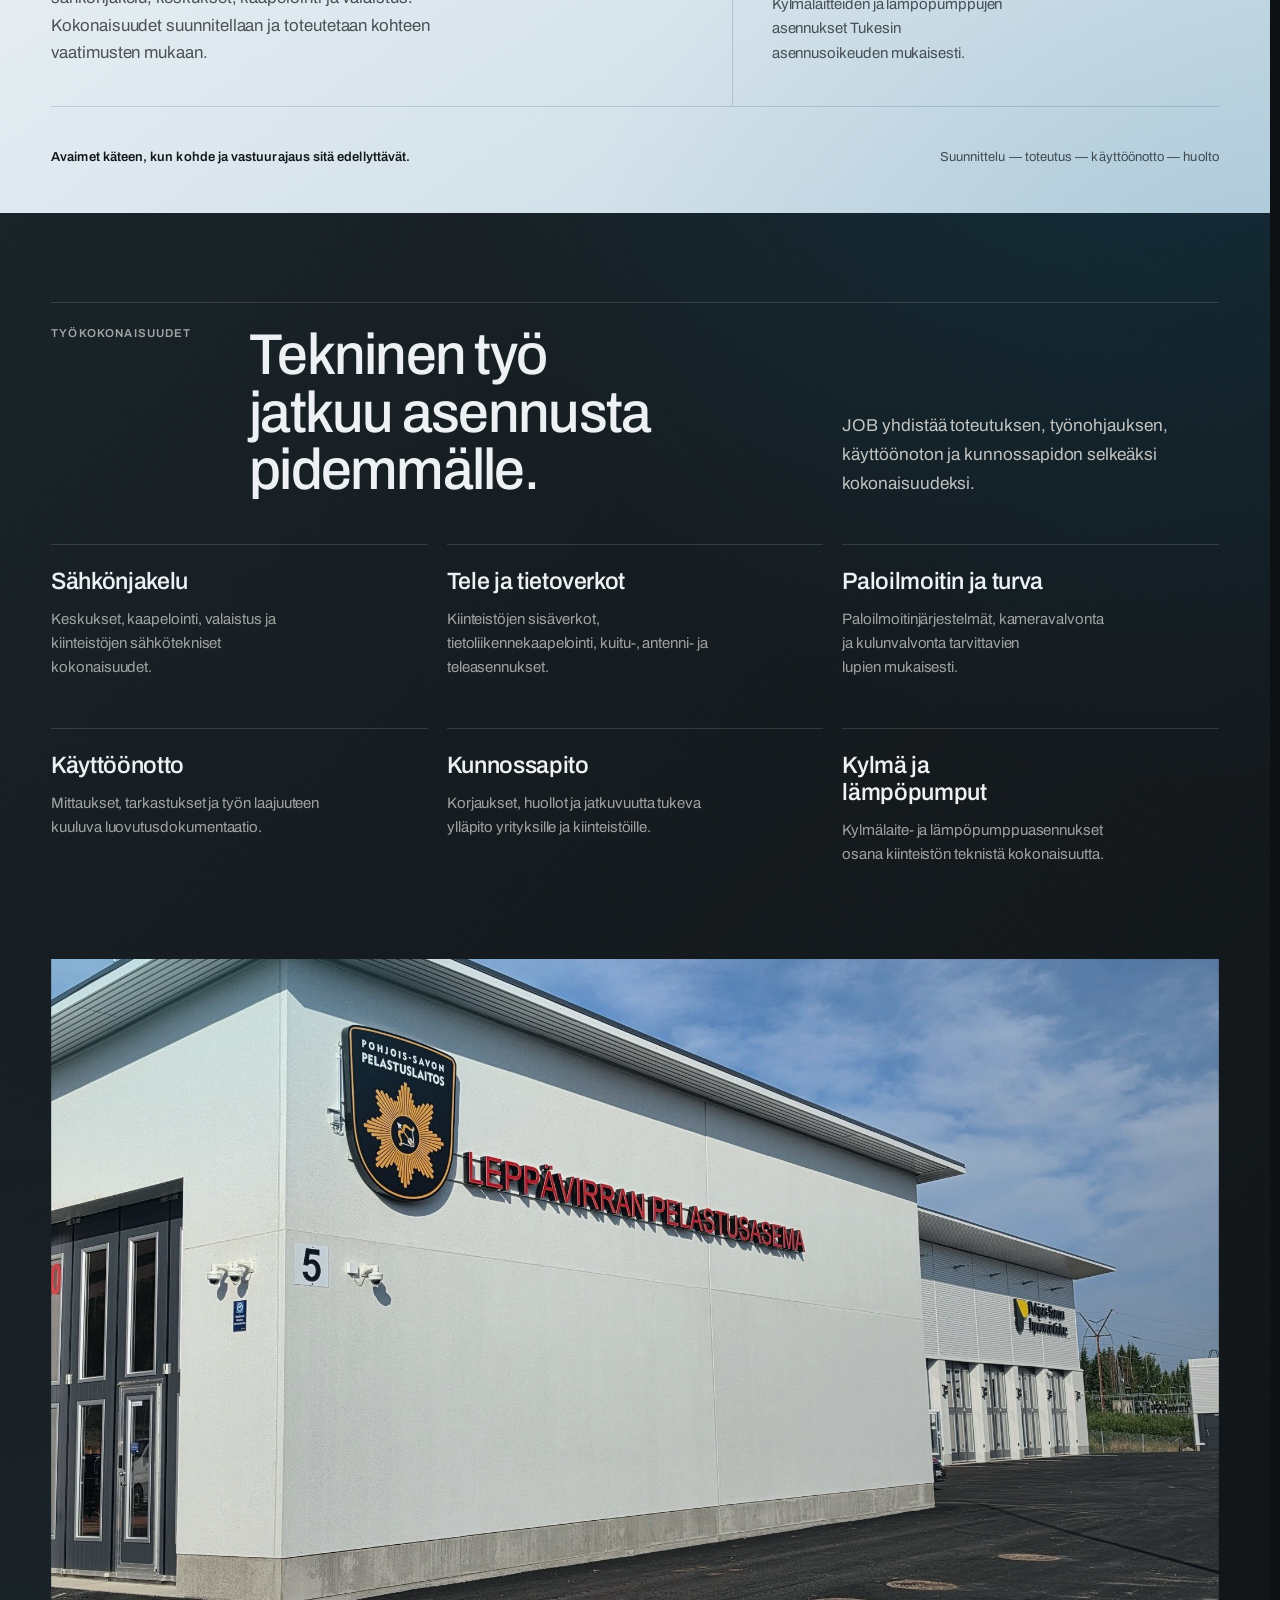
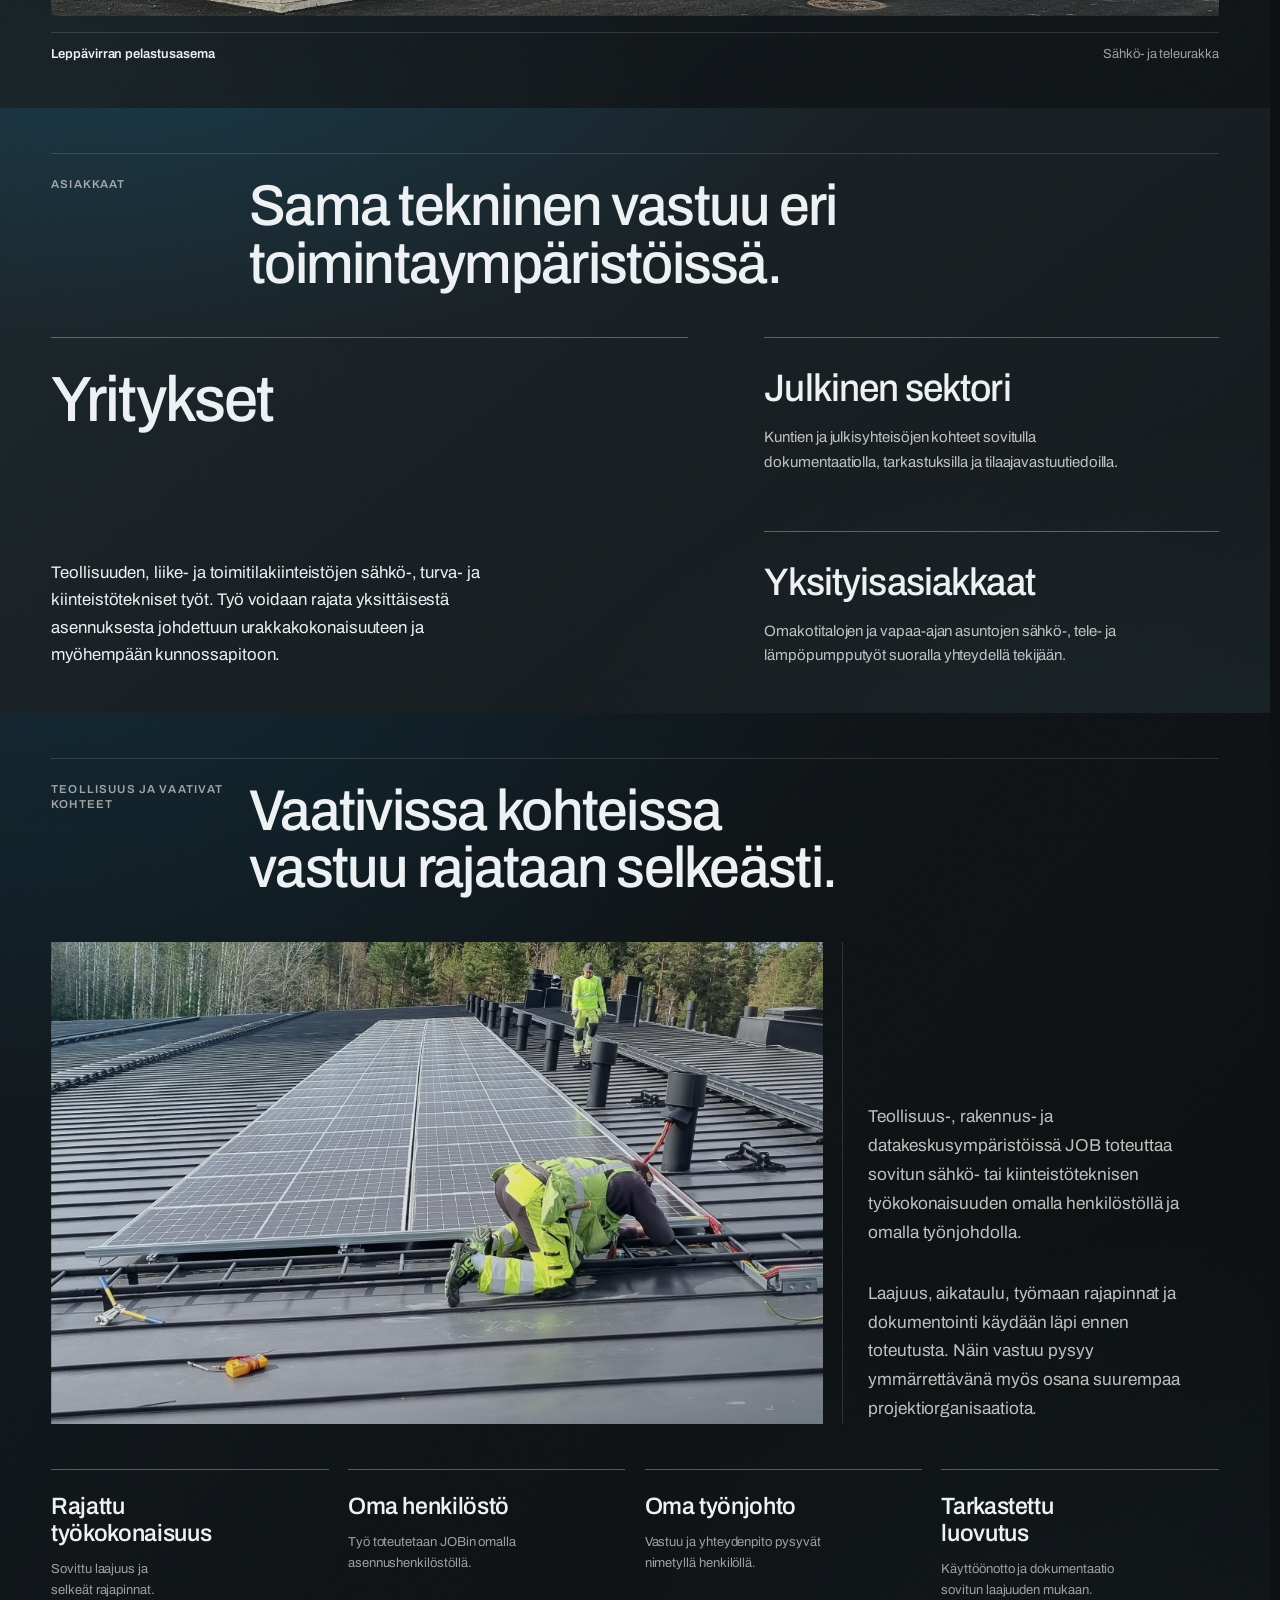
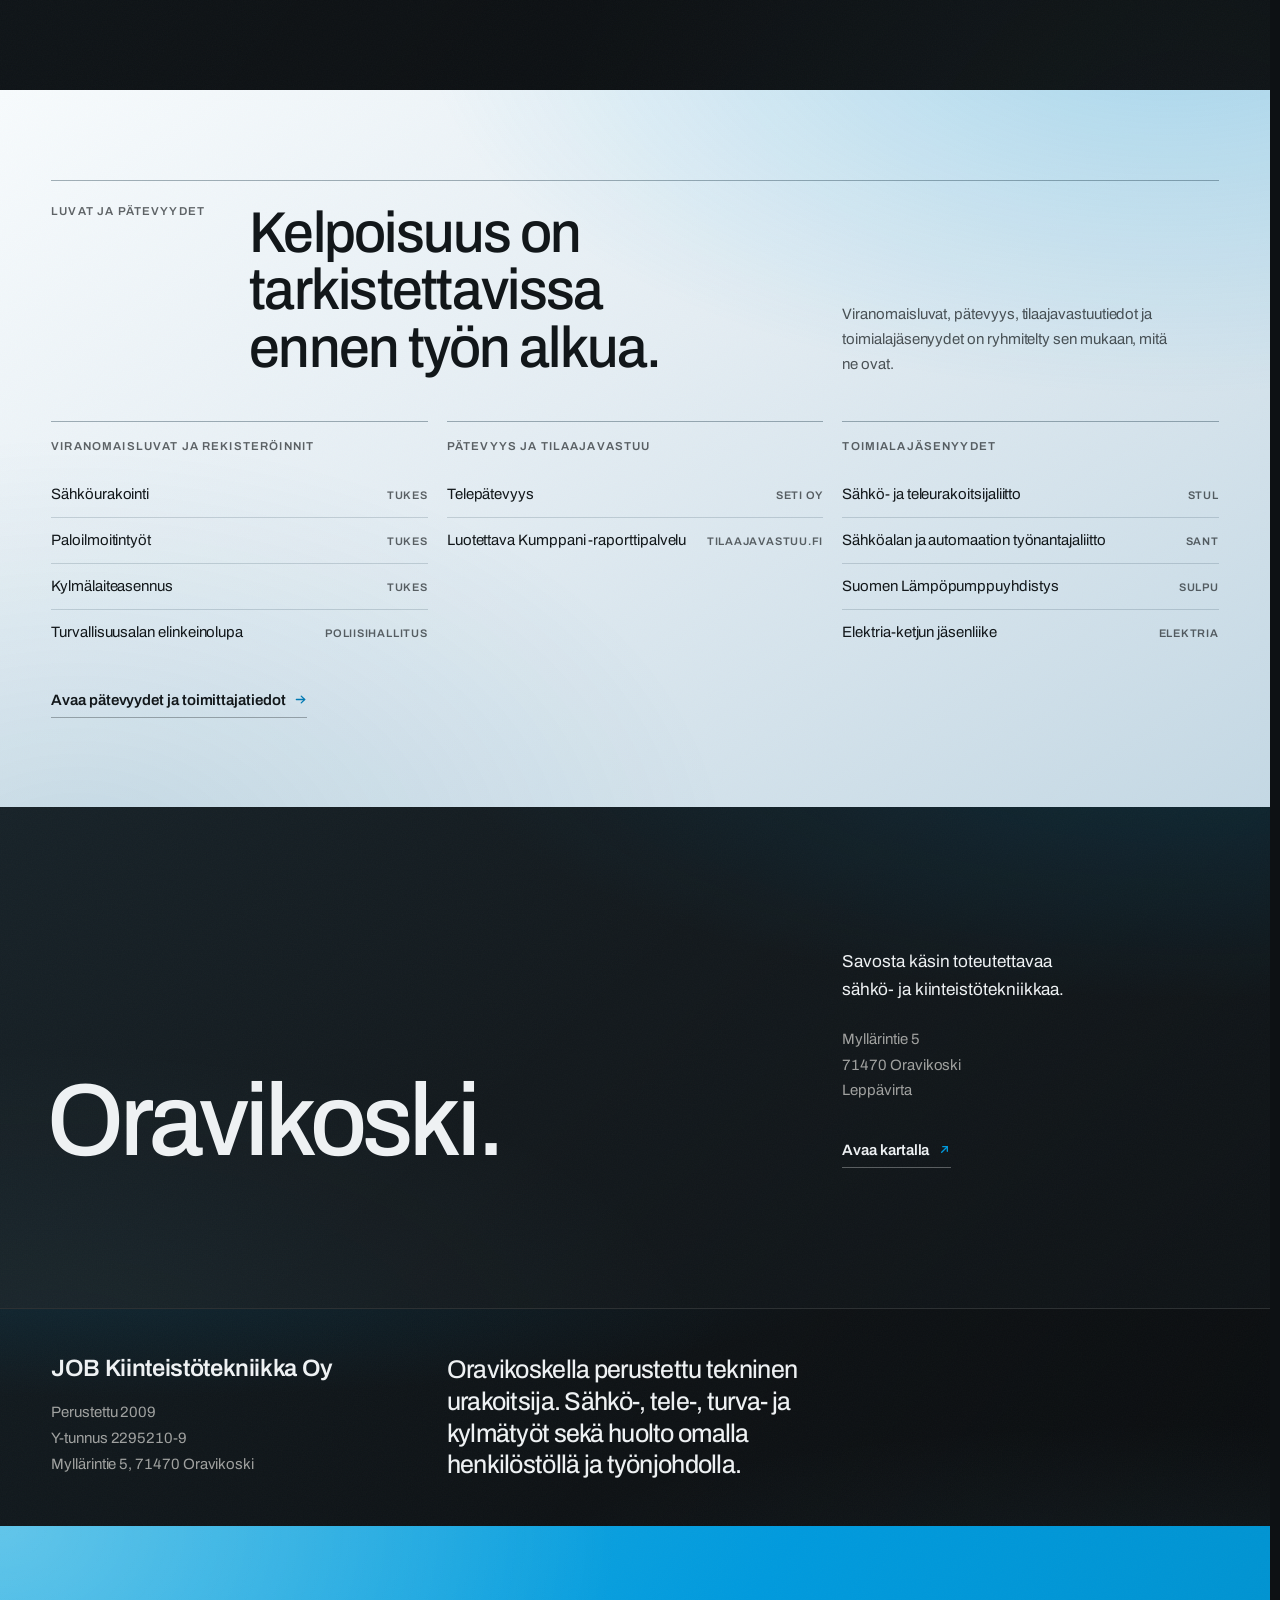
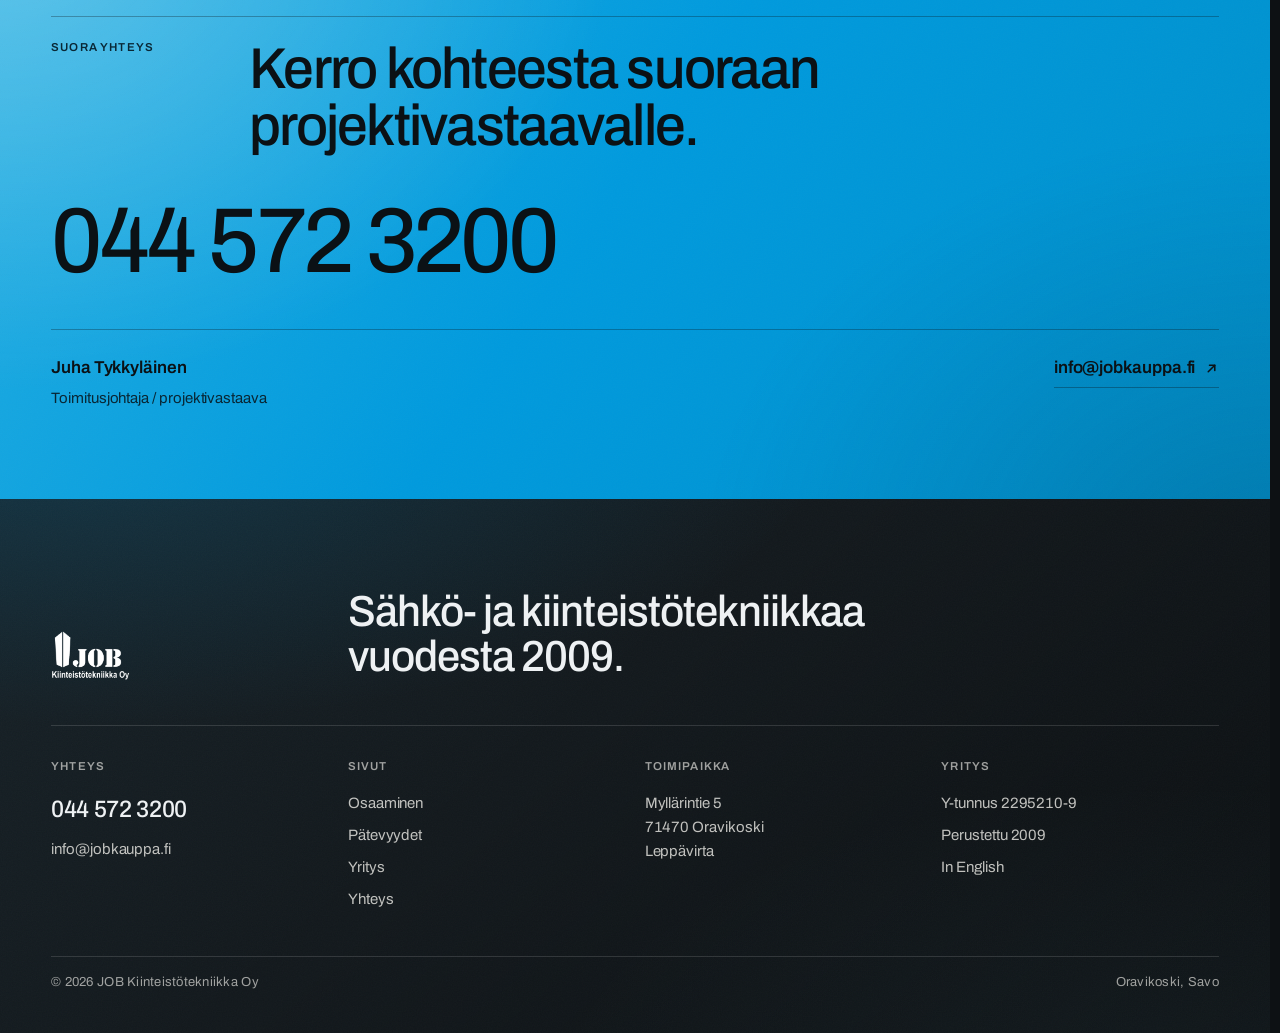
==== commit e6c1a68a: "Update site content and styling" ====
--- a/index.dc.html
+++ b/index.dc.html
@@ -62,6 +62,7 @@
 
   <main id="sisalto">
     <section class="hero" aria-labelledby="etusivu-otsikko">
+      <canvas class="hero__bokeh" aria-hidden="true"></canvas>
       <div class="hero__inner shell">
         <p class="hero__masthead">
           <span>JOB Kiinteistötekniikka Oy</span>
--- a/styles.css
+++ b/styles.css
@@ -56,10 +56,13 @@
   --sp-11: 6rem;
   --sp-12: 8rem;
 
-  /* --- Section rhythm — three deliberate tiers, not one ------ */
-  --section-xl: clamp(6rem, 9.5vw, 9.5rem);
-  --section-lg: clamp(4.75rem, 7.25vw, 7.25rem);
-  --section-md: clamp(3.75rem, 5.25vw, 5.25rem);
+  /* --- Section rhythm — three deliberate tiers, not one ------
+     Spread far enough apart to be told apart at a glance: md binds
+     a head to its content and clusters sections inside a movement,
+     lg opens a chapter, xl is the grand pause before a moment. */
+  --section-xl: clamp(7rem, 11vw, 11rem);
+  --section-lg: clamp(4.5rem, 7vw, 7rem);
+  --section-md: clamp(2.5rem, 3.5vw, 3.5rem);
 
   /* --- Measure ---------------------------------------------- */
   --shell: 84rem;
@@ -194,8 +197,17 @@
 
 html {
   caret-color: var(--accent);
+  scroll-behavior: smooth;
   scrollbar-color: rgba(242, 241, 236, 0.24) transparent;
   scrollbar-width: thin;
+}
+
+/* An anchored section used to arrive underneath the sticky header,
+   so the reader landed on a heading they could not see. It now stops
+   with the header's own band of air above it. */
+main[id],
+section[id] {
+  scroll-margin-top: calc(var(--header-height) + var(--sp-5));
 }
 
 ::-webkit-scrollbar {
@@ -545,6 +557,7 @@
 /* --- Links --------------------------------------------------- */
 
 .text-link {
+  position: relative;
   display: inline-flex;
   align-items: center;
   gap: 0.55rem;
@@ -554,7 +567,23 @@
   font-weight: 600;
   letter-spacing: -0.005em;
   line-height: 1.2;
-  transition: border-color var(--dur) var(--ease-out), color var(--dur) var(--ease-out);
+  transition: border-color var(--dur) var(--ease-out), color var(--dur) var(--ease-out),
+    transform var(--dur-fast) var(--ease-out);
+}
+
+/* The underline used to change colour in place. It is the same line
+   at the same weight when it settles, but it now arrives — drawn
+   from the side the pointer came in on, over the rule already
+   there. */
+.text-link::before {
+  position: absolute;
+  inset: auto 0 -1px;
+  height: 1px;
+  background: currentColor;
+  content: "";
+  transform: scaleX(0);
+  transform-origin: var(--rule-origin-x, 0%) center;
+  transition: transform var(--dur) var(--ease-out);
 }
 
 .text-link::after {
@@ -572,15 +601,18 @@
   mask-image: var(--icon-arrow-e);
 }
 
-.text-link:hover {
-  border-bottom-color: currentColor;
-}
-
-.text-link:hover::after {
+.text-link:hover::before,
+.text-link:focus-visible::before {
+  transform: scaleX(1);
+}
+
+.text-link:hover::after,
+.text-link:focus-visible::after {
   transform: translate(0.2em, -0.2em);
 }
 
-.text-link--forward:hover::after {
+.text-link--forward:hover::after,
+.text-link--forward:focus-visible::after {
   transform: translateX(0.3em);
 }
 
@@ -693,7 +725,8 @@
 }
 
 .site-header[data-tone="inverse"] .primary-nav a:hover,
-.site-header[data-tone="inverse"] .primary-nav a[aria-current="page"],
+.site-header[data-tone="inverse"] .primary-nav a:focus-visible,
+.site-header[data-tone="inverse"] .primary-nav a[aria-current],
 .site-header[data-tone="inverse"] .nav-toggle {
   color: #12171a;
 }
@@ -703,7 +736,8 @@
   color: rgba(18, 23, 26, 0.72);
 }
 
-.site-header[data-tone="inverse"] .language-link:hover {
+.site-header[data-tone="inverse"] .language-link:hover,
+.site-header[data-tone="inverse"] .language-link:focus-visible {
   border-color: #12171a;
   color: #12171a;
 }
@@ -784,10 +818,15 @@
 }
 
 .primary-nav a:hover,
-.primary-nav a[aria-current="page"] {
+.primary-nav a:focus-visible,
+.primary-nav a[aria-current] {
   color: var(--inverse);
 }
 
+/* The rule opens under the cursor and closes toward wherever the
+   cursor left; --rule-origin-x is written by site.js on both
+   crossings. Without it the mark still resolves against the right
+   edge it always used. */
 .primary-nav a::after {
   position: absolute;
   right: 0;
@@ -797,13 +836,20 @@
   background: currentColor;
   content: "";
   transform: scaleX(0);
-  transform-origin: right;
+  transform-origin: var(--rule-origin-x, 100%) center;
   transition: transform var(--dur) var(--ease-out);
 }
 
 .primary-nav a:hover::after,
-.primary-nav a[aria-current="page"]::after {
+.primary-nav a:focus-visible::after,
+.primary-nav a[aria-current]::after {
   transform: scaleX(1);
+}
+
+/* Read position, not hover: the mark on the section being read is
+   drawn from the start of the label, so a pointer passing over a
+   neighbour cannot be mistaken for it. */
+.primary-nav a[aria-current]::after {
   transform-origin: left;
 }
 
@@ -825,10 +871,12 @@
   font-size: 0.6875rem;
   font-weight: 600;
   letter-spacing: 0.08em;
-  transition: border-color var(--dur) var(--ease-out), color var(--dur) var(--ease-out);
-}
-
-.language-link:hover {
+  transition: border-color var(--dur) var(--ease-out), color var(--dur) var(--ease-out),
+    transform var(--dur-fast) var(--ease-out);
+}
+
+.language-link:hover,
+.language-link:focus-visible {
   border-color: var(--rule-strong);
   color: var(--inverse);
 }
@@ -910,6 +958,20 @@
   background: var(--canvas);
 }
 
+/* Out-of-focus lights behind the opening. The canvas only ever adds
+   light in the surface's own cyan range, and screen blending can
+   never darken, so the hero keeps its colour; the grain layer above
+   it keeps the lights sitting in the surface instead of on it. */
+.hero__bokeh {
+  position: absolute;
+  inset: 0;
+  z-index: 0;
+  width: 100%;
+  height: 100%;
+  pointer-events: none;
+  mix-blend-mode: screen;
+}
+
 .hero__inner {
   display: flex;
   flex-direction: column;
@@ -1068,16 +1130,12 @@
   color: var(--on-inverse);
 }
 
-.services__intro {
-  align-items: end;
-}
-
 .services__intro .section-label {
   grid-column: 1 / 3;
 }
 
 .services__intro .lede {
-  grid-column: 3 / 10;
+  grid-column: 3 / 9;
   color: var(--on-inverse);
 }
 
@@ -1089,10 +1147,14 @@
   border-bottom: 1px solid var(--rule-inverse);
 }
 
+/* The same pinned-void figure the audiences primary uses: display
+   word at the top, supporting copy pinned to the bottom rule the
+   stack also ends on. The void between them is framed on all four
+   sides, so it reads as the pause it is. */
 .service-primary {
   display: flex;
   flex-direction: column;
-  padding: var(--sp-9) clamp(2rem, 4vw, 4rem) var(--sp-9) 0;
+  padding: var(--sp-9) clamp(2rem, 4vw, 4rem) var(--sp-7) 0;
 }
 
 .service-primary h2 {
@@ -1114,8 +1176,14 @@
   line-height: 1.65;
 }
 
+/* Primary copy outranks secondary copy: one size up, a wider
+   measure, and the bottom pin instead of the secondary's tuck. */
 .service-primary p {
-  padding-top: var(--sp-8);
+  margin-top: auto;
+  padding-top: var(--sp-9);
+  max-width: 46ch;
+  font-size: clamp(1.05rem, 1.25vw, 1.2rem);
+  line-height: 1.62;
 }
 
 .service-stack {
@@ -1139,12 +1207,14 @@
   background: var(--accent-line-y);
   content: "";
   transform: scaleY(0);
-  transform-origin: top;
+  transform-origin: center var(--rule-origin-y, 0%);
   transition: transform var(--dur-slow) var(--ease-out);
 }
 
+/* The tint was mixed for a light slab and is invisible on this one;
+   on canvas the lift has to come from the foreground side. */
 .service-secondary:hover {
-  background: rgba(18, 23, 26, 0.04);
+  background: rgba(242, 245, 246, 0.035);
 }
 
 .service-secondary:hover::before {
@@ -1180,8 +1250,11 @@
    Capabilities — a ruled register
    ============================================================= */
 
+/* Capabilities, audiences and demanding are one movement — what the
+   work is, who it serves, where it gets hard. Tight seams inside the
+   movement; the chapter pause returns when the slab flips. */
 .capabilities {
-  padding-block: var(--section-lg);
+  padding-block: var(--section-lg) var(--section-md);
   background: var(--canvas-raised);
 }
 
@@ -1230,6 +1303,7 @@
 .capability::after {
   background: var(--accent-line-x);
   transform: scaleX(0);
+  transform-origin: var(--rule-origin-x, 0%) center;
   transition: transform var(--dur-slow) var(--ease-out);
 }
 
@@ -1303,7 +1377,7 @@
    ============================================================= */
 
 .audiences {
-  padding-block: var(--section-lg);
+  padding-block: var(--section-md);
   background: var(--canvas-alt);
 }
 
@@ -1368,6 +1442,13 @@
   margin-top: var(--sp-2);
 }
 
+/* The primary paragraph is pinned to the container's bottom edge;
+   the stack has to end on that same edge or the pin reads as a
+   near-miss instead of a lock. */
+.audience-secondary:last-child {
+  padding-bottom: 0;
+}
+
 .audience-secondary h3 {
   margin: 0 0 var(--sp-4);
   font-size: var(--t-lg);
@@ -1390,7 +1471,7 @@
    ============================================================= */
 
 .demanding {
-  padding-block: var(--section-lg);
+  padding-block: var(--section-md) var(--section-lg);
   background: var(--canvas);
 }
 
@@ -1424,10 +1505,26 @@
   object-position: center 52%;
 }
 
+/* The copy hangs from the figure's bottom edge; the hairline runs
+   the figure's full height, so the air above the text is a framed
+   panel — the same divider language as the services stack — rather
+   than a hole beside the photograph. */
 .demanding__copy {
+  position: relative;
+  display: flex;
+  flex-direction: column;
   grid-column: 9 / 13;
-  align-self: end;
-  padding-left: clamp(0.5rem, 1.2vw, 1.25rem);
+  align-self: stretch;
+  justify-content: flex-end;
+  padding-left: clamp(1.25rem, 2vw, 2rem);
+}
+
+.demanding__copy::before {
+  position: absolute;
+  inset: 0 auto 0 0;
+  width: 1px;
+  background: var(--rule);
+  content: "";
 }
 
 .demanding__copy .body-copy {
@@ -1510,10 +1607,13 @@
   line-height: 1.65;
 }
 
+/* Same stations as the capability register: the page's two 3-col
+   registers sit on one grid, so the asymmetry elsewhere reads as a
+   choice against a held structure, not drift. */
 .proof-grid {
   display: grid;
-  grid-template-columns: 1fr 1.1fr 1.25fr;
-  gap: var(--sp-8) clamp(2rem, 3.5vw, 3.25rem);
+  grid-template-columns: repeat(3, minmax(0, 1fr));
+  gap: var(--sp-8) var(--grid-gap);
   margin-top: var(--section-md);
 }
 
@@ -1662,9 +1762,12 @@
   line-height: 1.75;
 }
 
+/* Picks up the register station the capability and proof columns
+   established, and runs to the shell edge like every other block. */
 .company-note__copy {
-  grid-column: 6 / 12;
+  grid-column: 5 / 13;
   margin: 0;
+  max-width: 30ch;
   font-size: clamp(1.25rem, 2vw, 2rem);
   font-weight: 450;
   font-variation-settings: var(--vf-display-soft);
@@ -1721,13 +1824,13 @@
   background: currentColor;
   content: "";
   transform: scaleX(0);
-  transform-origin: right;
+  transform-origin: var(--rule-origin-x, 100%) center;
   transition: transform var(--dur-slow) var(--ease-out);
 }
 
-.contact-band__phone:hover::after {
+.contact-band__phone:hover::after,
+.contact-band__phone:focus-visible::after {
   transform: scaleX(1);
-  transform-origin: left;
 }
 
 .contact-band__phone--international {
@@ -1804,8 +1907,10 @@
   filter: brightness(0) invert(1);
 }
 
+/* Starts on the footer index's second station, so the statement's
+   left edge is answered by the column of links beneath it. */
 .footer__statement {
-  grid-column: 5 / 13;
+  grid-column: 4 / 13;
   margin: 0;
   max-width: 22ch;
   font-size: clamp(1.75rem, 3.4vw, 3.15rem);
@@ -1865,10 +1970,12 @@
 }
 
 a.footer__line {
-  transition: color var(--dur) var(--ease-out);
-}
-
-a.footer__line:hover {
+  transform-origin: left center;
+  transition: color var(--dur) var(--ease-out), transform var(--dur-fast) var(--ease-out);
+}
+
+a.footer__line:hover,
+a.footer__line:focus-visible {
   color: var(--accent);
 }
 
@@ -1993,8 +2100,9 @@
   background: var(--canvas-raised);
 }
 
+/* A seam between groups outranks any interval inside one. */
 .credential-group + .credential-group {
-  margin-top: var(--section-md);
+  margin-top: var(--section-lg);
 }
 
 .credential-group__head {
@@ -2052,6 +2160,7 @@
 .credential-row::after {
   background: var(--accent-line-x);
   transform: scaleX(0);
+  transform-origin: var(--rule-origin-x, 0%) center;
   transition: transform var(--dur-slow) var(--ease-out);
 }
 
@@ -2182,7 +2291,8 @@
   transition: color var(--dur) var(--ease-out);
 }
 
-.document-note__contact a:hover {
+.document-note__contact a:hover,
+.document-note__contact a:focus-visible {
   color: var(--accent-deep);
 }
 
@@ -2448,6 +2558,197 @@
 }
 
 /* =============================================================
+   Interaction — the half the visitor authors
+
+   Everything above this line is rehearsed: entrances that play once,
+   on a clock nobody in the room controls. This section is the other
+   half. Rules open under the cursor and close toward wherever it
+   left. The plates carry a light that follows the pointer. Controls
+   answer a press inside a frame. The navigation reports the section
+   actually being read rather than the last one clicked.
+
+   Nothing here touches a rest state. Pointer away, keyboard idle,
+   script absent: the page is the page that shipped.
+   ============================================================= */
+
+/* --- Registers answer the pointer ----------------------------
+   The same accent rule the capabilities and credentials already
+   use, extended to the two registers that had no reply at all.
+   --rule-origin-x is written by site.js at both crossings. */
+
+.operating-model__item::after,
+.audience-secondary::after,
+.membership-list li::after {
+  position: absolute;
+  inset: 0 0 auto;
+  height: 1px;
+  background: var(--accent-line-x);
+  content: "";
+  transform: scaleX(0);
+  transform-origin: var(--rule-origin-x, 0%) center;
+  transition: transform var(--dur-slow) var(--ease-out);
+}
+
+.operating-model__item:hover::after,
+.audience-secondary:hover::after,
+.membership-list li:hover::after {
+  transform: scaleX(1);
+}
+
+/* A register row is scanned by pointing at it. The issuer column is
+   set faint so the name reads first; under the pointer that ranking
+   is no longer needed, so the row resolves to one weight. */
+.proof-list li small,
+.credential-row__issuer {
+  transition: color var(--dur) var(--ease-out);
+}
+
+.proof-list li:hover small {
+  color: var(--on-inverse);
+}
+
+.credential-row:hover .credential-row__issuer {
+  color: var(--fg-soft);
+}
+
+/* --- The plate answers on its credit -------------------------
+   A plate under the pointer already settles half a percent closer.
+   What it had no way to say was which plate. The credit rule takes
+   the accent the registers use, drawn from the side the pointer
+   came in on — the photograph itself is left exactly as graded,
+   which on daylight documentary work is the only honest option: any
+   light strong enough to read over a white wall in full sun reads as
+   a wash laid on top of it, not as light. */
+
+.project-figure__caption {
+  position: relative;
+}
+
+.project-figure__caption::before {
+  position: absolute;
+  inset: -1px 0 auto;
+  height: 1px;
+  background: var(--accent-line-x);
+  content: "";
+  transform: scaleX(0);
+  transform-origin: var(--rule-origin-x, 0%) center;
+  transition: transform var(--dur-slow) var(--ease-out);
+}
+
+.project-figure:hover .project-figure__caption::before {
+  transform: scaleX(1);
+}
+
+.project-figure__caption strong {
+  transition: color var(--dur) var(--ease-out);
+}
+
+/* --- Press ---------------------------------------------------
+   Contact, not travel. Nothing moves far enough to read as motion;
+   it reads as the control giving under the finger, and it is over
+   before the browser has finished deciding what the gesture was.
+   The platform's own tap flash is removed only because something
+   better replaces it. */
+
+.brand,
+.footer__logo,
+.nav-toggle,
+.language-link,
+.primary-nav a,
+.text-link,
+a.footer__line,
+.contact-band__phone,
+.skip-link {
+  -webkit-tap-highlight-color: transparent;
+}
+
+.brand,
+.footer__logo,
+.nav-toggle,
+.contact-band__phone {
+  transition: transform var(--dur-fast) var(--ease-out);
+}
+
+.brand:active,
+.footer__logo:active {
+  transform: scale(0.985);
+}
+
+.nav-toggle:active {
+  transform: scale(0.96);
+}
+
+.language-link:active {
+  transform: scale(0.955);
+}
+
+/* Left origin on both: these sit on a text baseline, and a centred
+   scale would pull the first character off the column edge. */
+.text-link {
+  transform-origin: left center;
+}
+
+.text-link:active,
+a.footer__line:active {
+  transform: scale(0.982);
+}
+
+/* Set at display size and left-aligned to the shell, so it has to
+   give from its left edge or the whole number drifts. */
+.contact-band__phone {
+  transform-origin: left center;
+}
+
+.contact-band__phone:active {
+  transform: scale(0.994);
+}
+
+/* These are inline on the bar, so a transform would not apply, and
+   an opacity transition would promote them to their own layer and
+   cost the label its subpixel antialiasing. The colour channel is
+   already transitioned here and gives the press for free. */
+.primary-nav a:active {
+  color: var(--fg-muted);
+}
+
+.site-header[data-tone="inverse"] .primary-nav a:active {
+  color: rgba(18, 23, 26, 0.5);
+}
+
+.site-header[data-nav-open="true"] .primary-nav a:active {
+  color: var(--fg-muted);
+}
+
+/* --- The hero recedes rather than scrolling away -------------
+   Driven by the scroll position itself, off the main thread, so the
+   composition settles back as the reader leaves it instead of
+   sliding out at full strength. Browsers without a scroll timeline
+   simply scroll. */
+
+@keyframes hero-settle {
+  to {
+    opacity: 0.42;
+    transform: translate3d(0, -3.5%, 0);
+  }
+}
+
+@supports (animation-timeline: view()) {
+  @media (prefers-reduced-motion: no-preference) {
+    /* Longhand deliberately: the `animation` shorthand resets both
+       timeline and range, and `duration: auto` is what hands the
+       whole range to the scroll position. */
+    .js .hero__inner {
+      animation-name: hero-settle;
+      animation-duration: auto;
+      animation-timing-function: linear;
+      animation-fill-mode: both;
+      animation-timeline: view();
+      animation-range: exit 0% exit 72%;
+    }
+  }
+}
+
+/* =============================================================
    Responsive
    ============================================================= */
 
@@ -2456,14 +2757,12 @@
     --shell: 64rem;
   }
 
-  .capability-list {
-    grid-template-columns: repeat(2, minmax(0, 1fr));
-    column-gap: clamp(2rem, 5vw, 4rem);
-  }
-
+  /* The two registers keep sharing stations when they drop to two
+     columns — one gap value, not two near-misses. */
+  .capability-list,
   .proof-grid {
     grid-template-columns: repeat(2, minmax(0, 1fr));
-    column-gap: clamp(2rem, 4vw, 3.5rem);
+    column-gap: clamp(2rem, 4.5vw, 3.75rem);
   }
 
   .editorial-head .section-heading,
@@ -2475,18 +2774,14 @@
   .compliance__intro {
     grid-column: 9 / 13;
   }
-
-  .footer__statement {
-    grid-column: 4 / 13;
-  }
 }
 
 @media (max-width: 900px) {
   :root {
     --header-height: 4.75rem;
-    --section-xl: clamp(5rem, 12vw, 7.5rem);
-    --section-lg: clamp(4rem, 10vw, 6rem);
-    --section-md: clamp(3rem, 7vw, 4.5rem);
+    --section-xl: clamp(5.5rem, 13vw, 8rem);
+    --section-lg: clamp(3.75rem, 9vw, 5.5rem);
+    --section-md: clamp(2.25rem, 5vw, 3rem);
   }
 
   .brand img {
@@ -2552,6 +2847,45 @@
     mask: var(--icon-arrow-e) center / contain no-repeat;
   }
 
+  /* The panel holds four destinations, so it should arrive as a list
+     and not as one flat rectangle: the panel carries the fade, each
+     line settles into it a frame or two behind the one above.
+     Leaving, they go together — the panel is dismissed, and a
+     staggered exit only delays the page the visitor asked for.
+
+     Staged on `translate`, not on `transform` or `opacity`. Those two
+     belong to the bar's own arrival animation, and an animation
+     outranks declared style: taking them back would mean cancelling
+     that animation at this breakpoint, which makes it restart — and
+     briefly blank the bar — every time a window is resized across
+     900px. `translate` composes with the animated transform instead
+     of competing with it. */
+  .js .primary-nav a {
+    translate: 0 0.7rem;
+    transition: translate var(--dur-slow) var(--ease-out),
+      color var(--dur-tone) linear;
+  }
+
+  .js .primary-nav[data-open="true"] a {
+    translate: none;
+  }
+
+  .js .primary-nav[data-open="true"] a:nth-child(1) {
+    transition-delay: 55ms;
+  }
+
+  .js .primary-nav[data-open="true"] a:nth-child(2) {
+    transition-delay: 105ms;
+  }
+
+  .js .primary-nav[data-open="true"] a:nth-child(3) {
+    transition-delay: 155ms;
+  }
+
+  .js .primary-nav[data-open="true"] a:nth-child(n + 4) {
+    transition-delay: 205ms;
+  }
+
   .language-link {
     min-height: 2.75rem;
     margin-left: auto;
@@ -2701,8 +3035,14 @@
     display: grid;
     grid-template-columns: repeat(2, minmax(0, 1fr));
     gap: var(--sp-6);
+    justify-content: start;
     margin-top: var(--sp-7);
     padding-left: 0;
+  }
+
+  /* Stacked under the figure, the copy no longer needs the frame. */
+  .demanding__copy::before {
+    content: none;
   }
 
   .demanding__copy p + p {
@@ -2822,9 +3162,9 @@
   :root {
     --gutter: 1.375rem;
     --grid-gap: 1rem;
-    --section-xl: 5.5rem;
-    --section-lg: 4.25rem;
-    --section-md: 3rem;
+    --section-xl: 6rem;
+    --section-lg: 4rem;
+    --section-md: 2.25rem;
   }
 
   /* The logo already carries the company name at this width. */
@@ -3133,7 +3473,12 @@
   .js [data-reveal] .capability::after,
   .js [data-reveal] .credential-row::after,
   .js [data-reveal] .service-secondary::before,
-  .js [data-reveal] .contact-band__phone::after {
+  .js [data-reveal] .contact-band__phone::after,
+  .js [data-reveal] .operating-model__item::after,
+  .js [data-reveal] .audience-secondary::after,
+  .js [data-reveal] .membership-list li::after,
+  .js [data-reveal] .project-figure__caption::before,
+  .js [data-reveal] .text-link::before {
     opacity: 0;
   }
 
@@ -3141,12 +3486,38 @@
   .js [data-reveal] .credential-row:hover::after,
   .js [data-reveal] .service-secondary:hover::before,
   .js [data-reveal] .contact-band__phone:hover::after,
-  .js [data-reveal] .contact-band__phone:focus-visible::after {
+  .js [data-reveal] .contact-band__phone:focus-visible::after,
+  .js [data-reveal] .operating-model__item:hover::after,
+  .js [data-reveal] .audience-secondary:hover::after,
+  .js [data-reveal] .membership-list li:hover::after,
+  .js [data-reveal] .project-figure:hover .project-figure__caption::before,
+  .js [data-reveal] .text-link:hover::before,
+  .js [data-reveal] .text-link:focus-visible::before {
     opacity: 1;
   }
 
   .capability:hover,
   .credential-row:hover {
+    transform: none;
+  }
+
+  /* The menu panel still arrives; its lines no longer settle into it. */
+  .js .primary-nav a {
+    translate: none;
+  }
+
+  /* Press must survive — it is the only confirmation a control gives
+     that it registered the gesture. It changes weight instead of
+     size. Declared last so the flattening rules above cannot take
+     the feedback with the travel. */
+  .brand:active,
+  .footer__logo:active,
+  .nav-toggle:active,
+  .language-link:active,
+  .text-link:active,
+  a.footer__line:active,
+  .contact-band__phone:active {
+    opacity: 0.6;
     transform: none;
   }
 
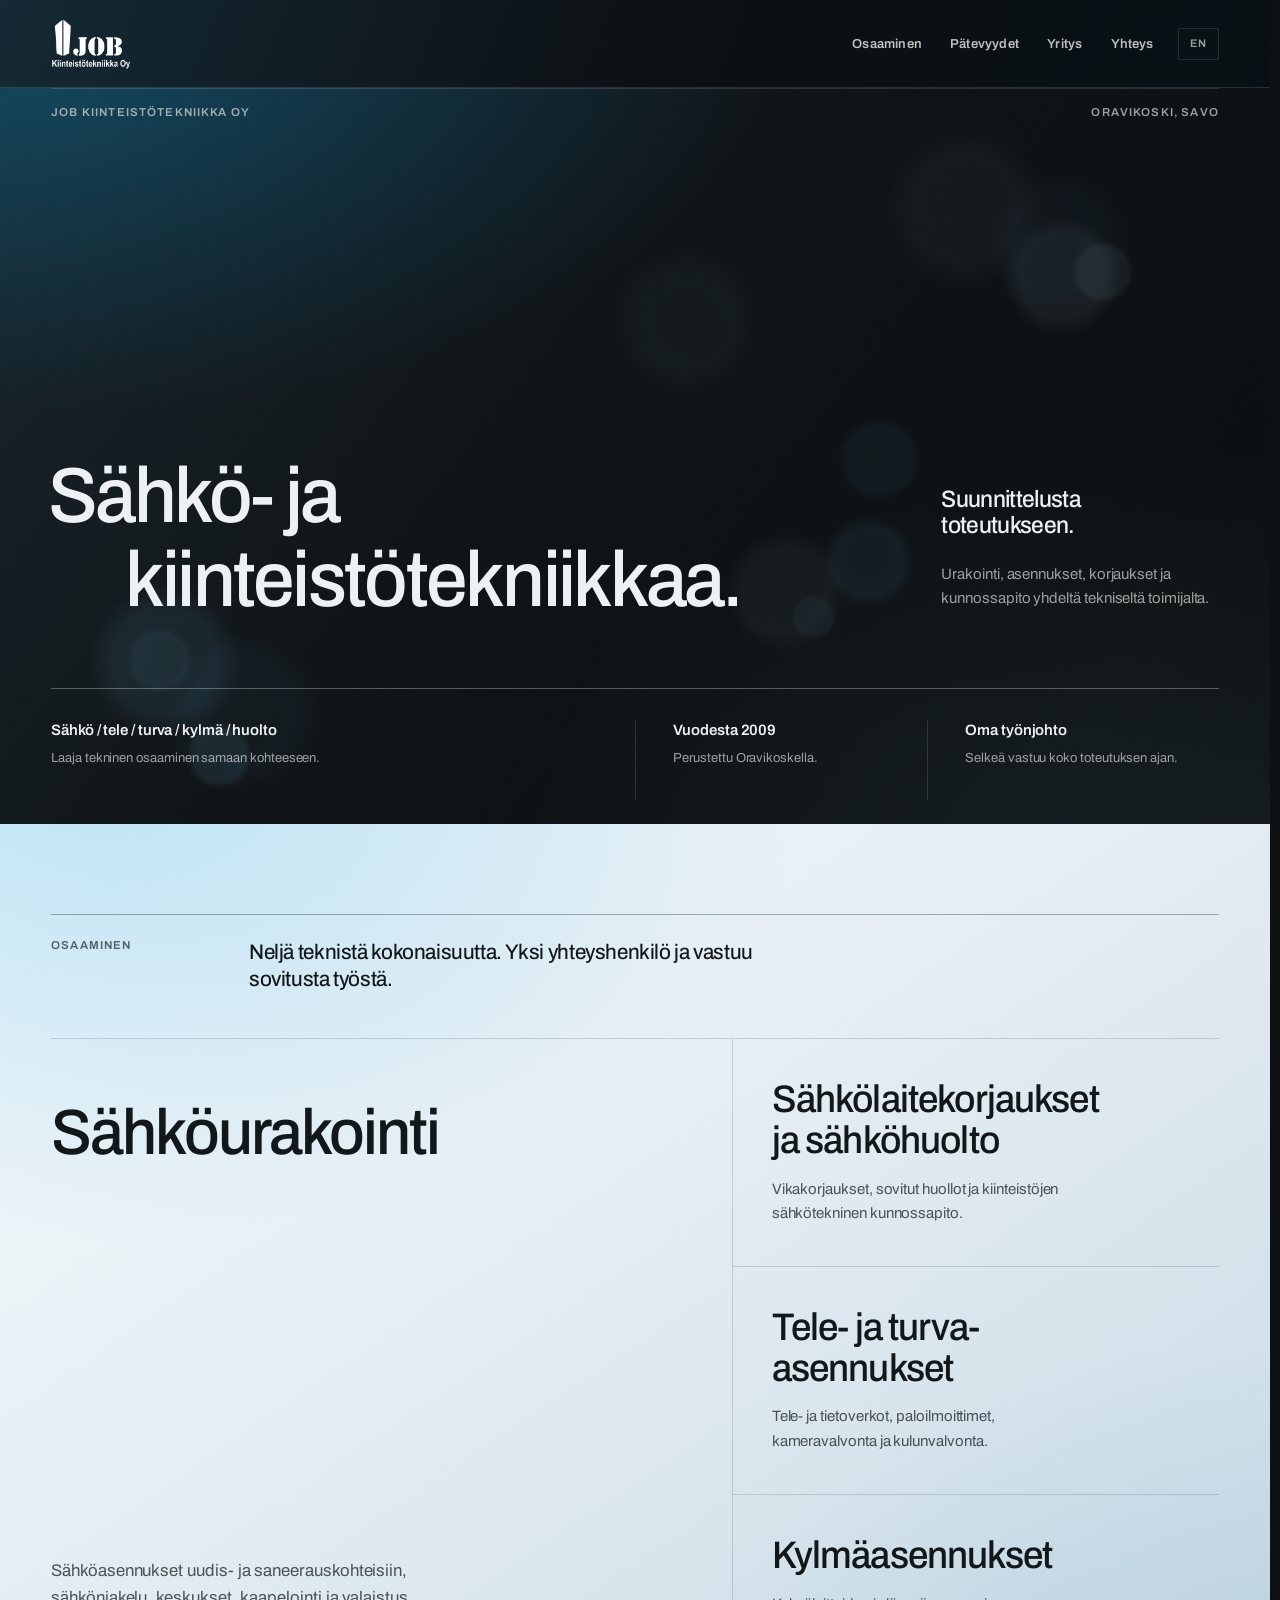
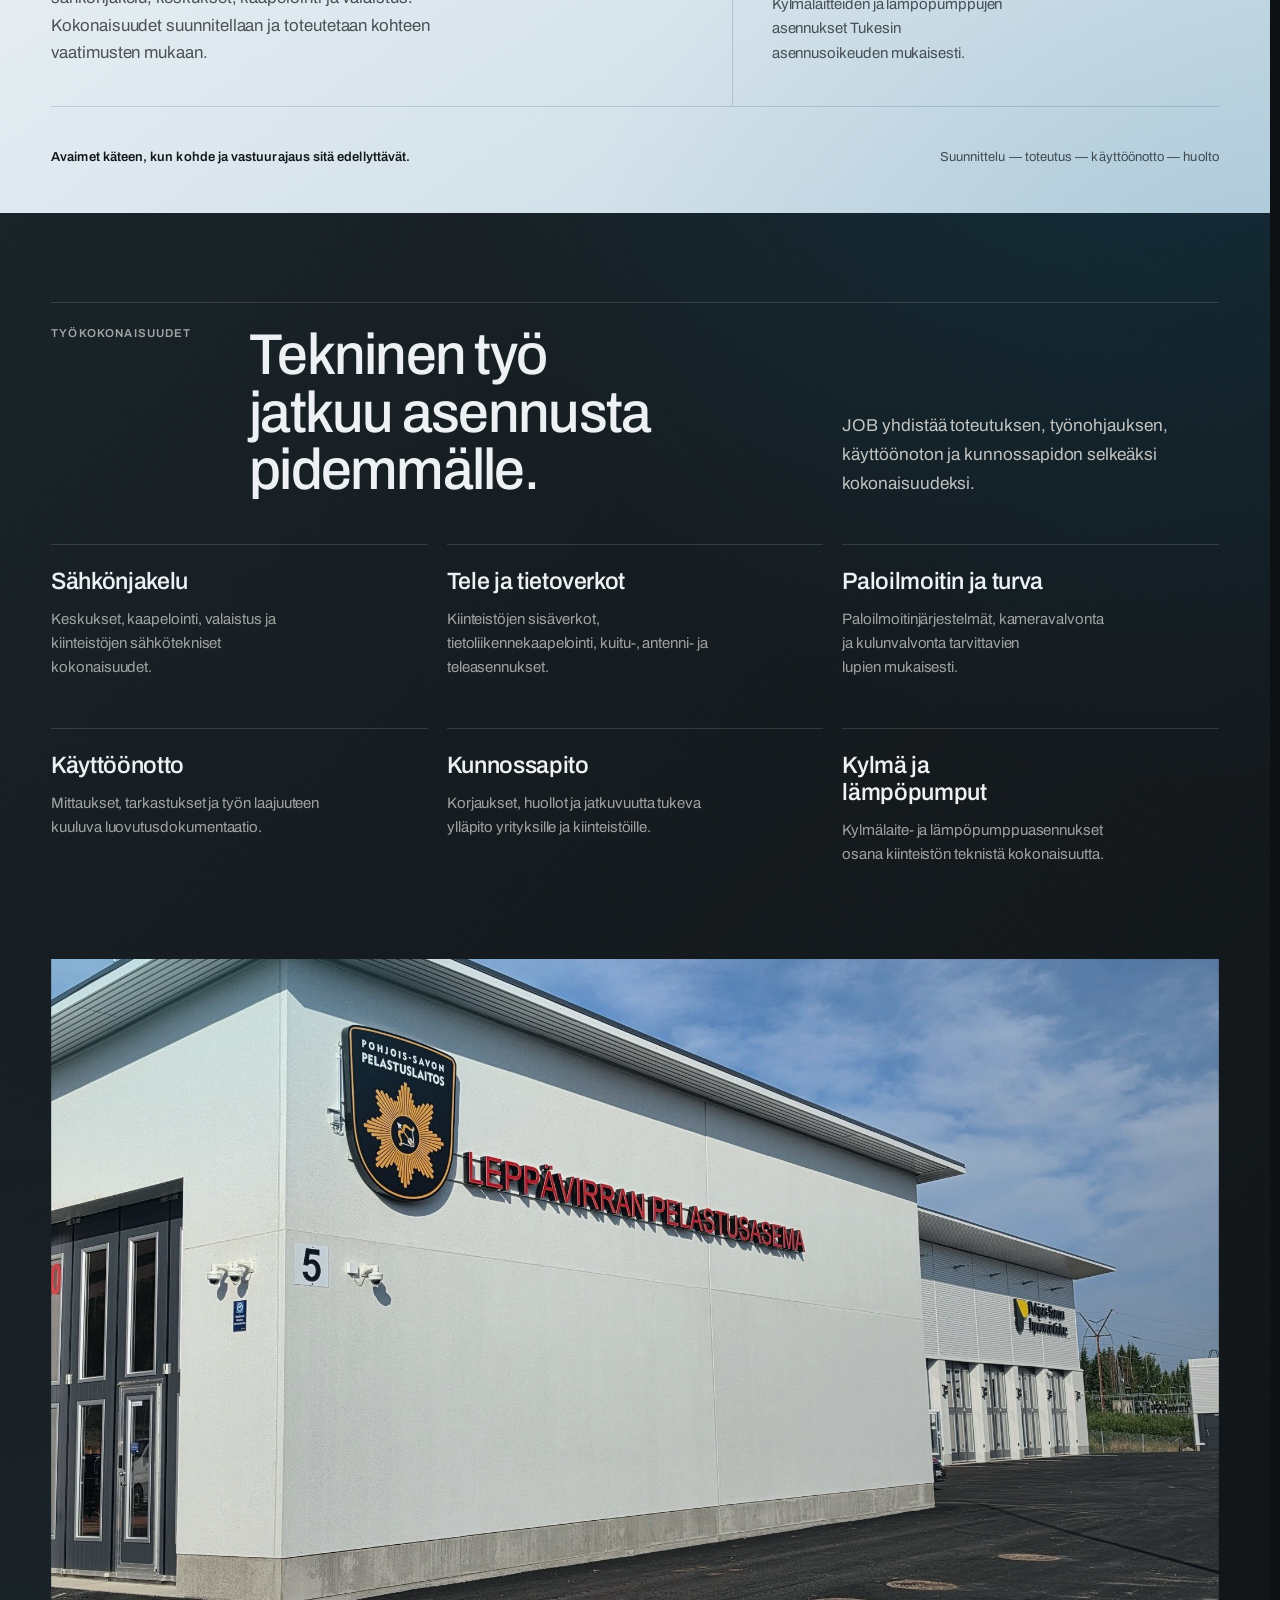
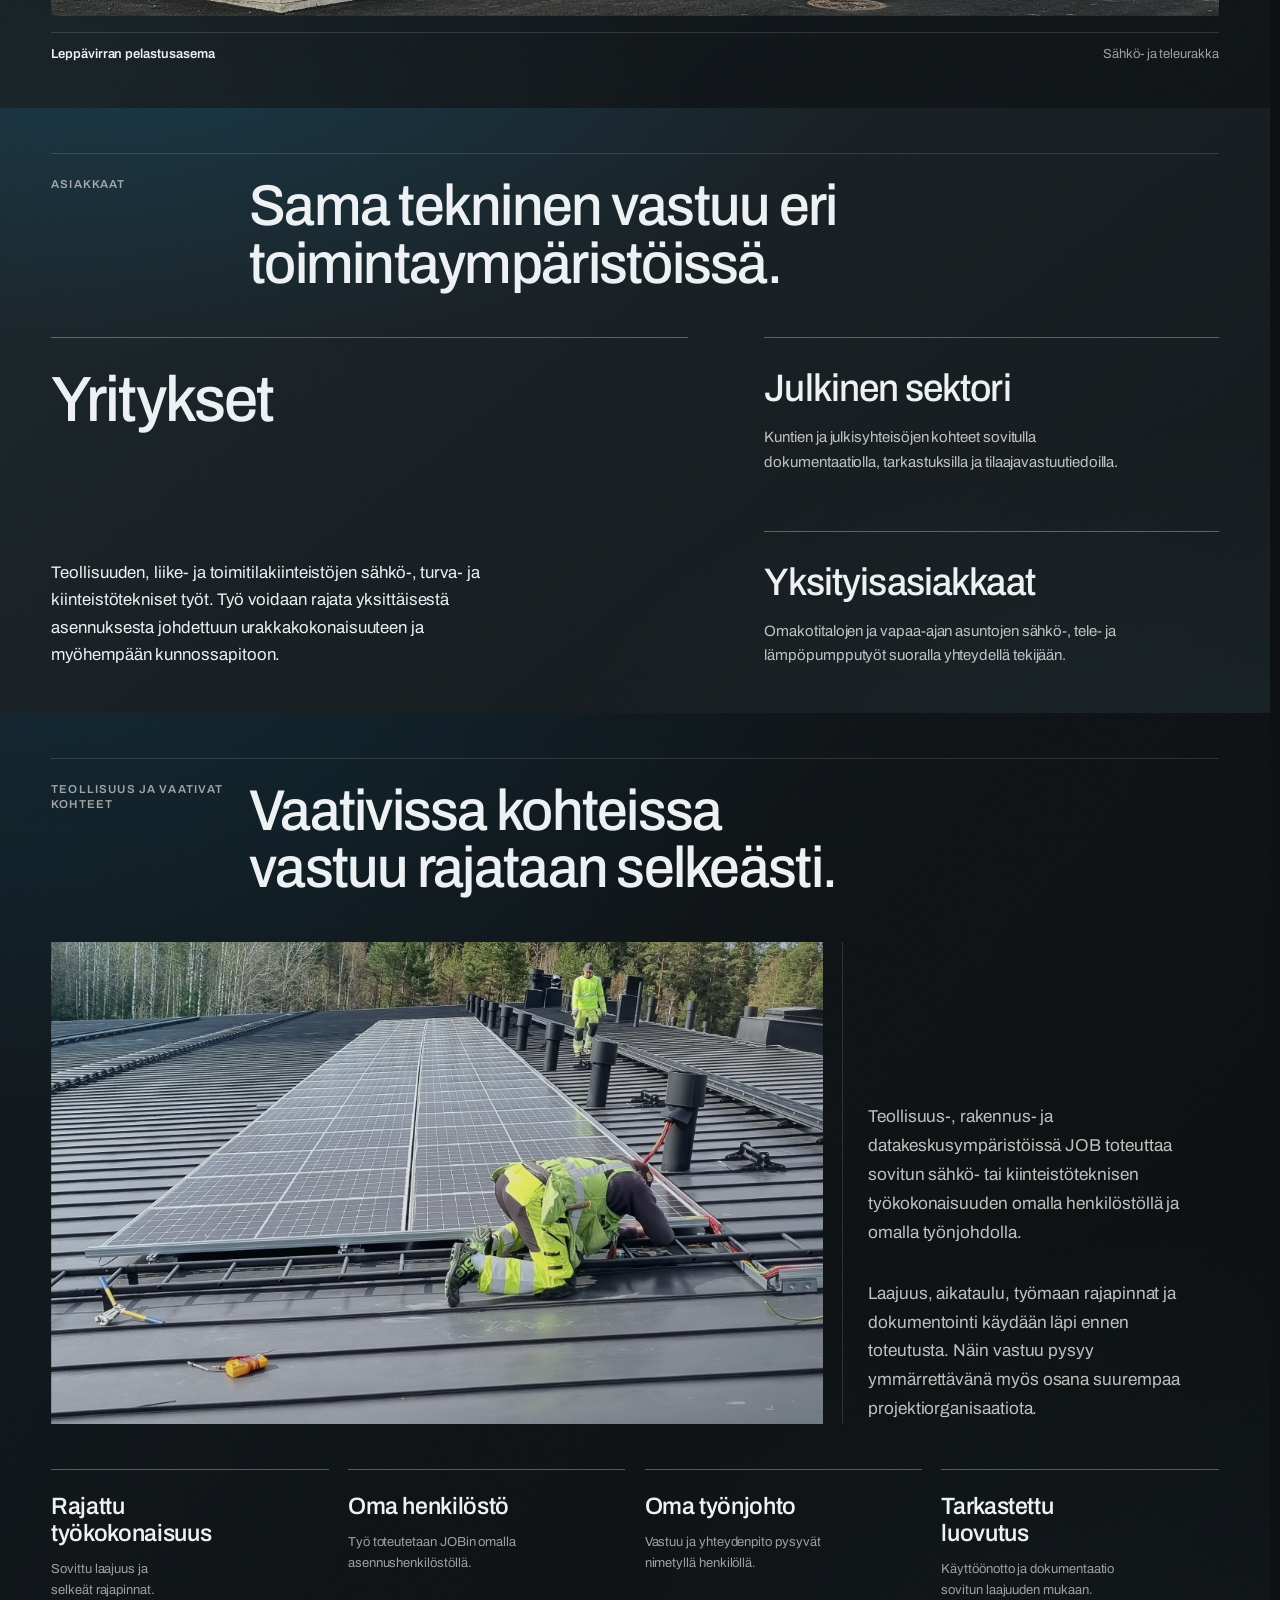
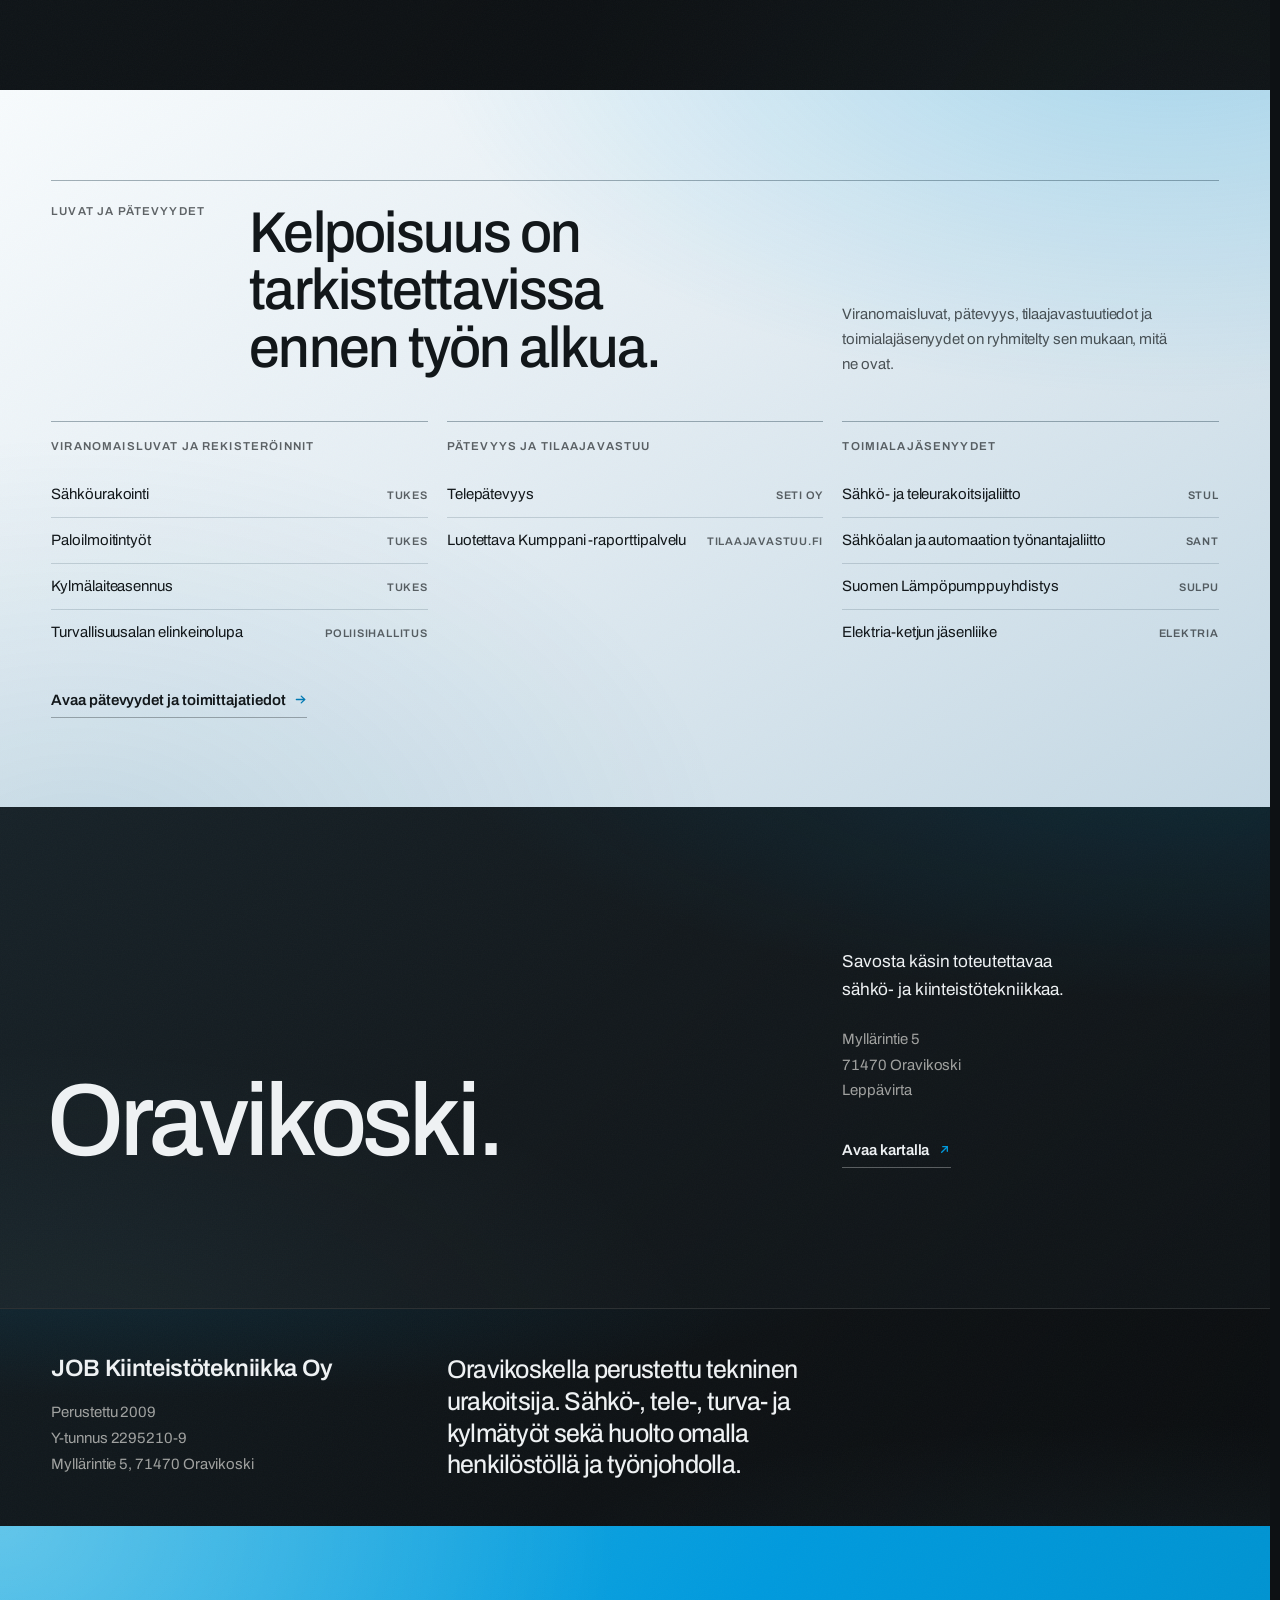
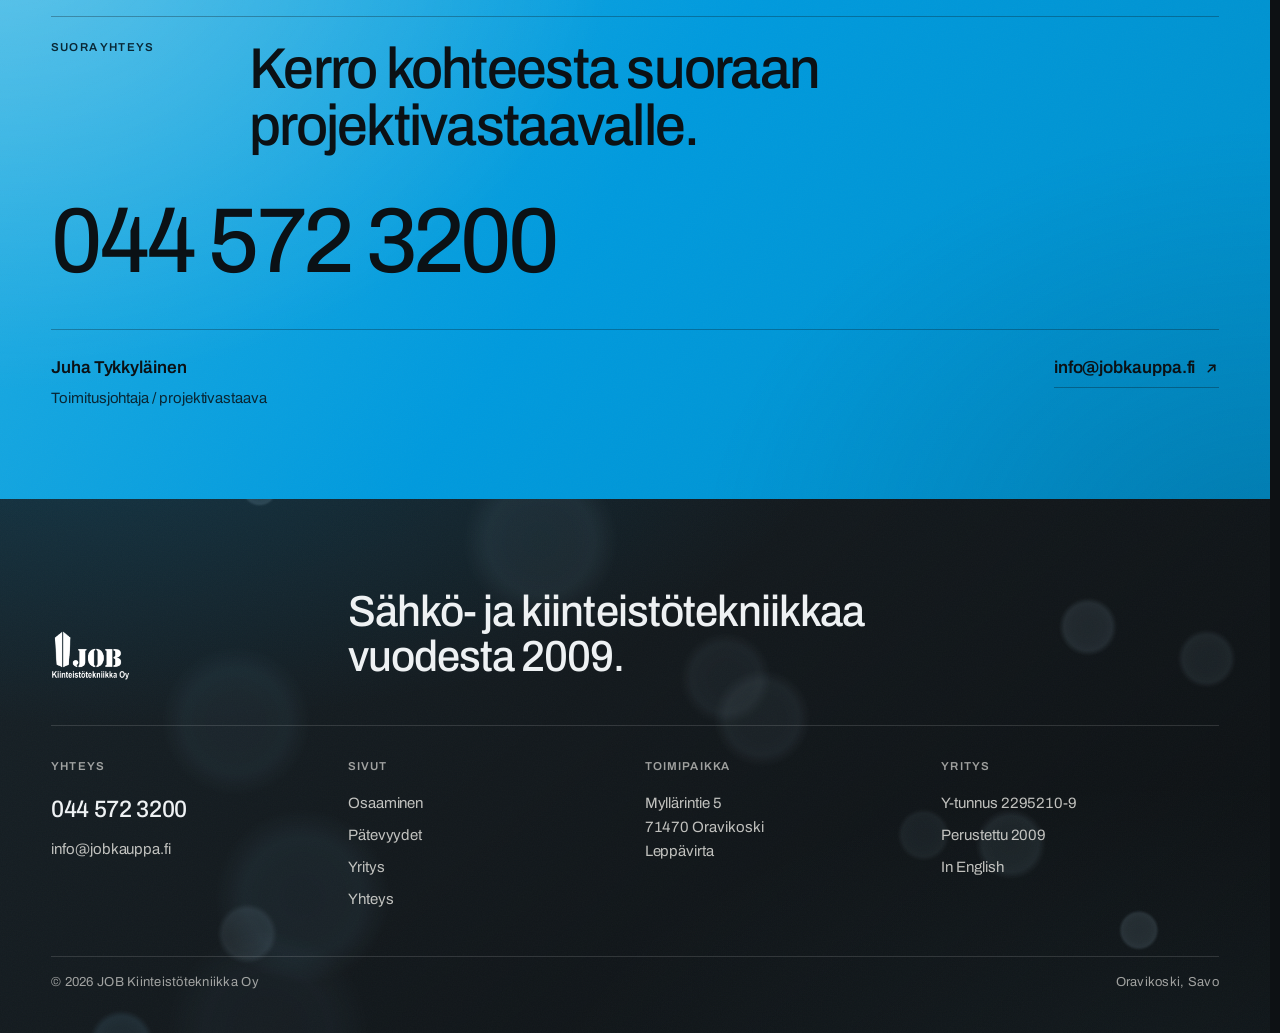
==== commit ec45f051: "Update site pages, interactions, and styles" ====
--- a/index.dc.html
+++ b/index.dc.html
@@ -62,7 +62,7 @@
 
   <main id="sisalto">
     <section class="hero" aria-labelledby="etusivu-otsikko">
-      <canvas class="hero__bokeh" aria-hidden="true"></canvas>
+      <canvas class="bokeh-field" aria-hidden="true"></canvas>
       <div class="hero__inner shell">
         <p class="hero__masthead">
           <span>JOB Kiinteistötekniikka Oy</span>
@@ -333,6 +333,7 @@
   </main>
 
   <footer class="site-footer" data-reveal>
+    <canvas class="bokeh-field" data-strength="1.45" aria-hidden="true"></canvas>
     <div class="shell">
       <div class="footer__lead">
         <a class="footer__logo" href="index.dc.html" aria-label="JOB Kiinteistötekniikka Oy, etusivu">
--- a/styles.css
+++ b/styles.css
@@ -958,11 +958,12 @@
   background: var(--canvas);
 }
 
-/* Out-of-focus lights behind the opening. The canvas only ever adds
-   light in the surface's own cyan range, and screen blending can
-   never darken, so the hero keeps its colour; the grain layer above
-   it keeps the lights sitting in the surface instead of on it. */
-.hero__bokeh {
+/* Out-of-focus lights behind a dark surface — the hero and the
+   footer each carry one. The canvas only ever adds light in the
+   surface's own cyan range, and screen blending can never darken,
+   so the surface keeps its colour; the grain layer above it keeps
+   the lights sitting in the surface instead of on it. */
+.bokeh-field {
   position: absolute;
   inset: 0;
   z-index: 0;
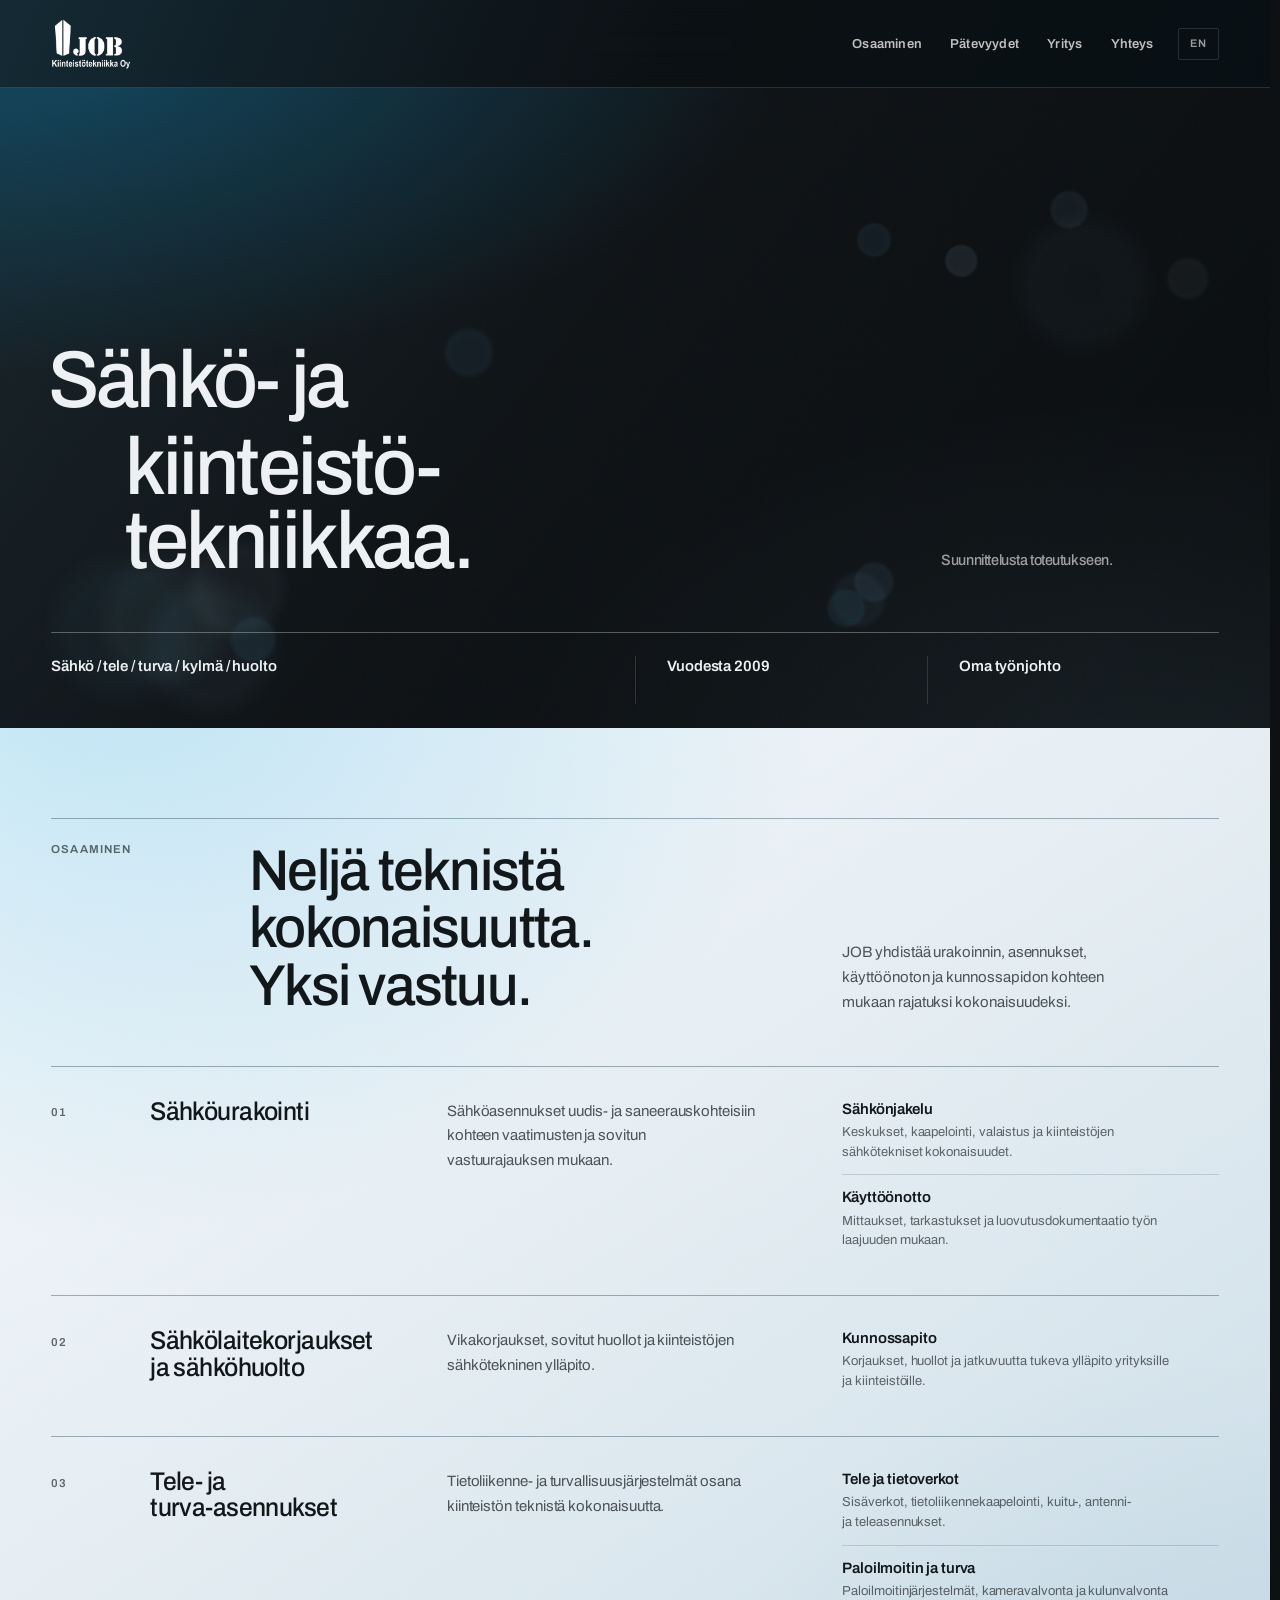
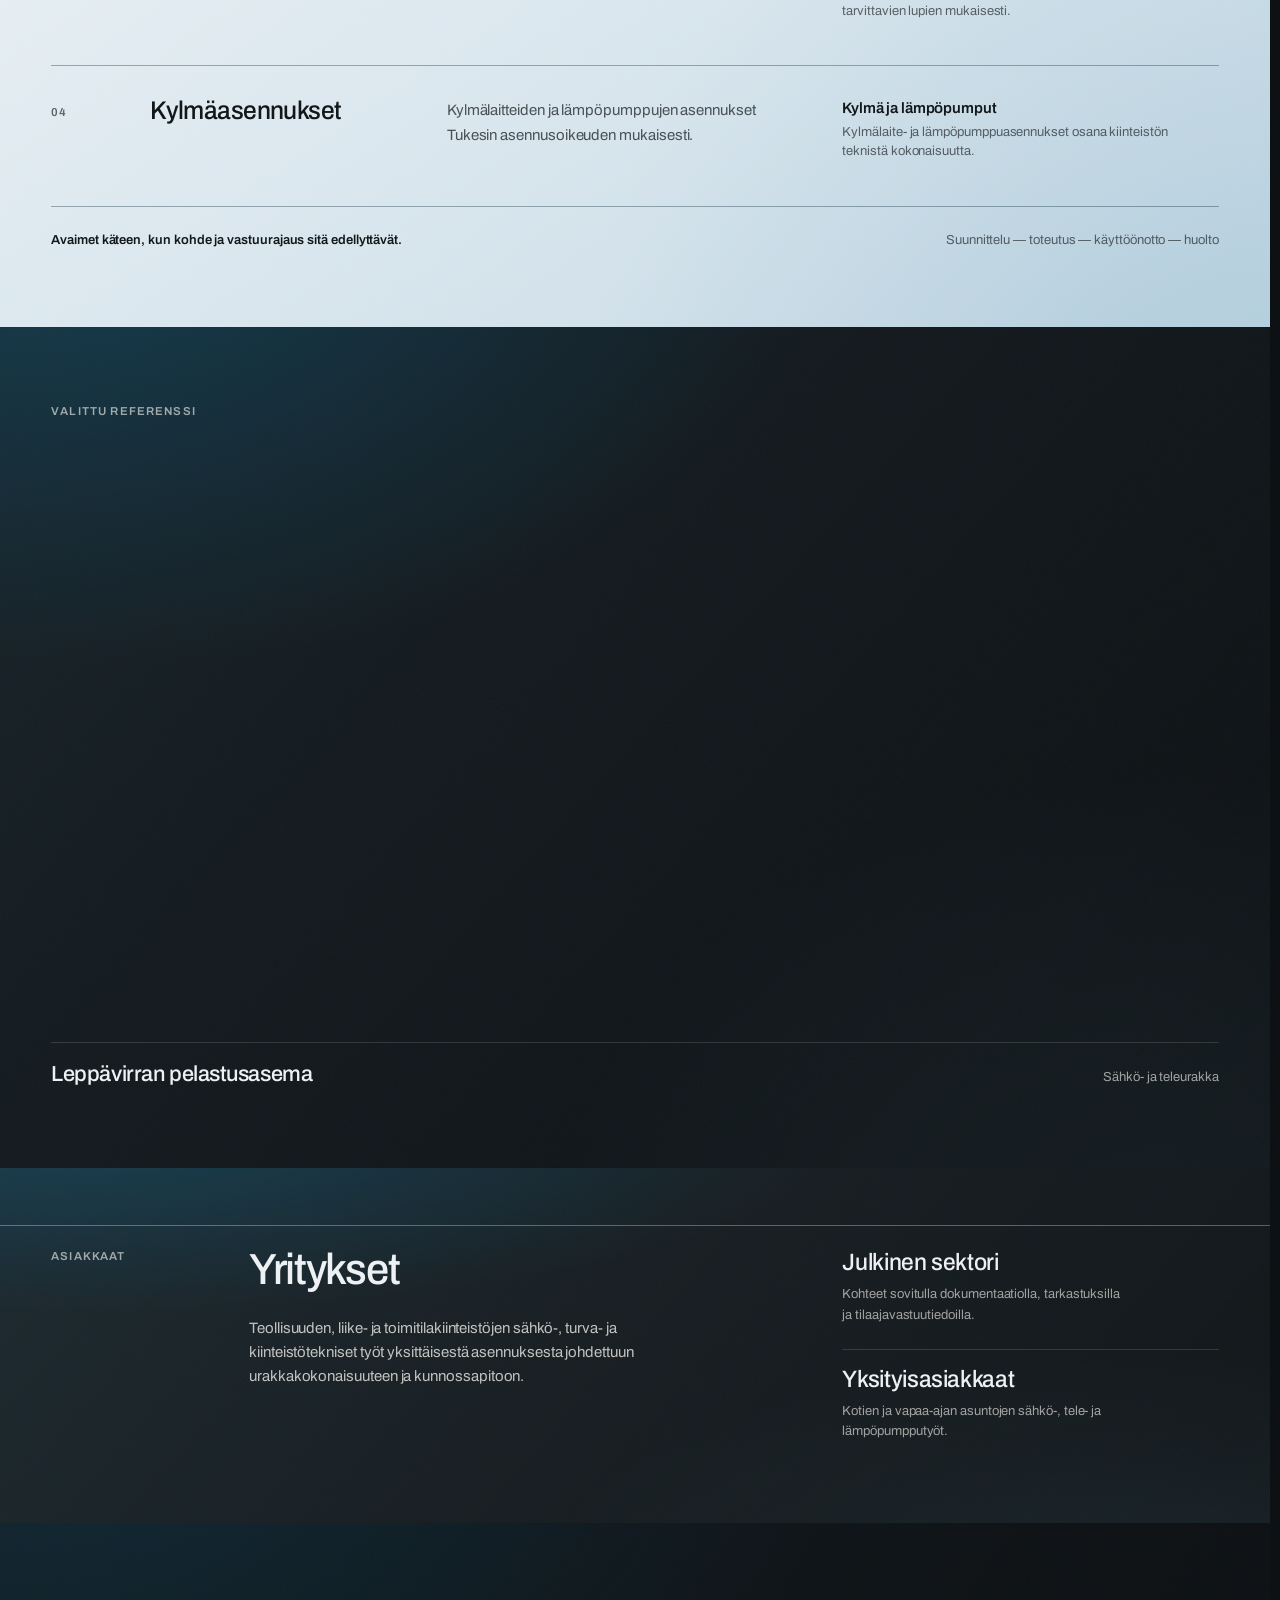
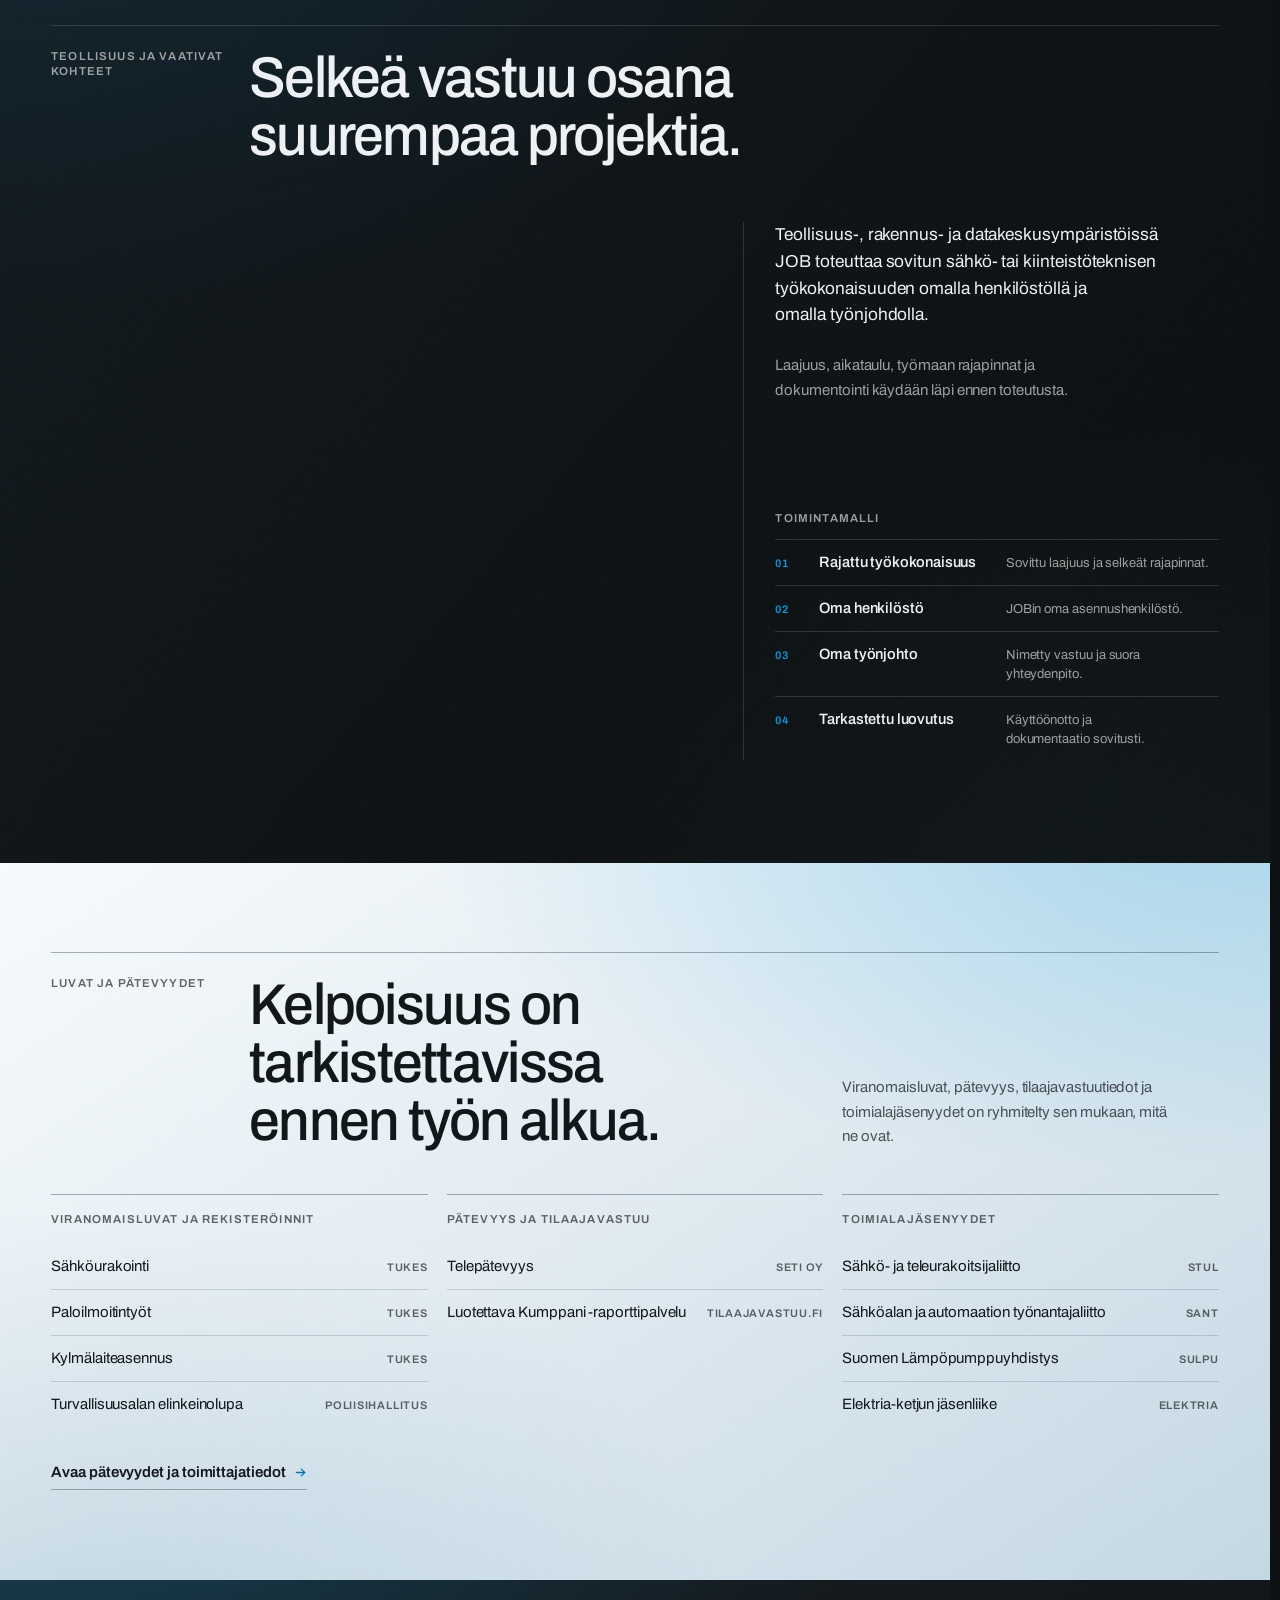
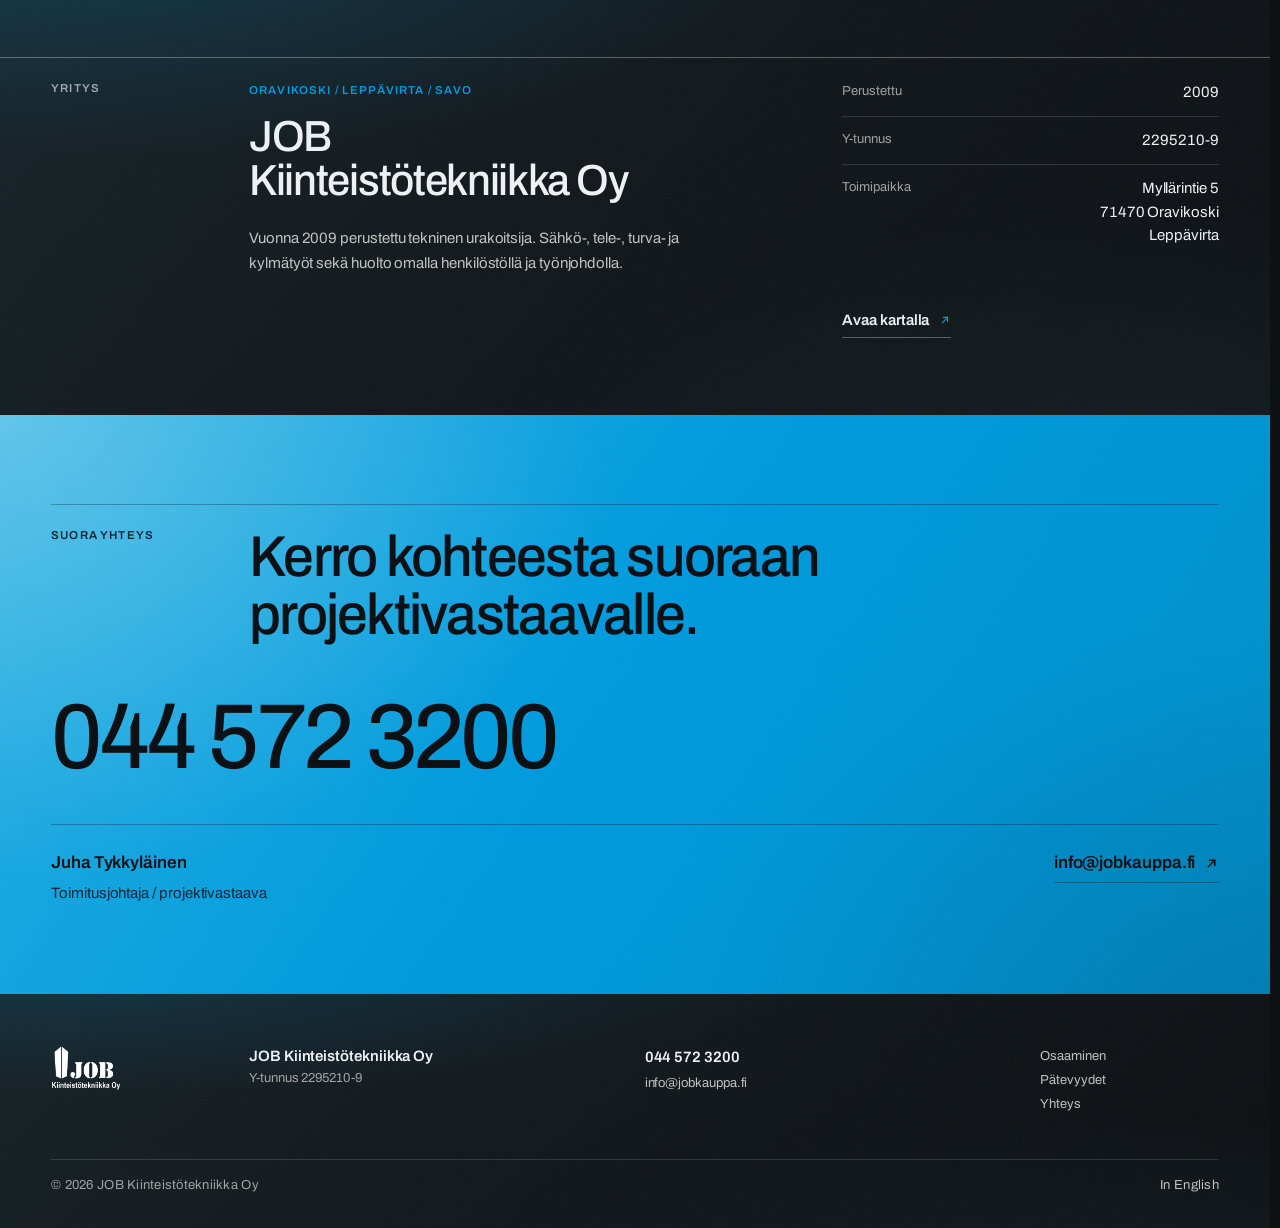
==== commit a19f8f10: "Refine homepage structure and art direction" ====
--- a/index.dc.html
+++ b/index.dc.html
@@ -35,7 +35,7 @@
     }
   </script>
 </head>
-<body>
+<body class="home-page">
   <a class="skip-link" href="#sisalto">Siirry sisältöön</a>
 
   <header class="site-header" data-compact="false">
@@ -64,11 +64,6 @@
     <section class="hero" aria-labelledby="etusivu-otsikko">
       <canvas class="bokeh-field" aria-hidden="true"></canvas>
       <div class="hero__inner shell">
-        <p class="hero__masthead">
-          <span>JOB Kiinteistötekniikka Oy</span>
-          <span>Oravikoski, Savo</span>
-        </p>
-
         <div class="hero__body">
           <div class="hero__content">
             <h1 class="hero__headline" id="etusivu-otsikko">
@@ -78,180 +73,141 @@
           </div>
           <div class="hero__aside">
             <p class="hero__statement">Suunnittelusta toteutukseen.</p>
-            <p>Urakointi, asennukset, korjaukset ja kunnossapito yhdeltä tekniseltä toimijalta.</p>
           </div>
         </div>
 
         <div class="hero__facts" role="group" aria-label="JOB lyhyesti">
-          <div class="hero__fact">
-            <strong>Sähkö / tele / turva / kylmä / huolto</strong>
-            <span>Laaja tekninen osaaminen samaan kohteeseen.</span>
-          </div>
-          <div class="hero__fact">
-            <strong>Vuodesta 2009</strong>
-            <span>Perustettu Oravikoskella.</span>
-          </div>
-          <div class="hero__fact">
-            <strong>Oma työnjohto</strong>
-            <span>Selkeä vastuu koko toteutuksen ajan.</span>
-          </div>
-        </div>
-      </div>
-    </section>
-
-    <section class="section services" id="osaaminen" data-reveal data-tone="inverse" aria-labelledby="palvelut-otsikko">
+          <div class="hero__fact"><strong>Sähkö / tele / turva / kylmä / huolto</strong></div>
+          <div class="hero__fact"><strong>Vuodesta 2009</strong></div>
+          <div class="hero__fact"><strong>Oma työnjohto</strong></div>
+        </div>
+      </div>
+    </section>
+
+    <section class="section capabilities-chapter" id="osaaminen" data-tone="inverse" aria-labelledby="osaaminen-otsikko">
       <div class="shell">
-        <div class="services__intro">
+        <header class="capabilities-chapter__intro" data-motion="support">
           <p class="section-label section-label--light">Osaaminen</p>
-          <p class="lede" id="palvelut-otsikko">Neljä teknistä kokonaisuutta. Yksi yhteyshenkilö ja vastuu sovitusta työstä.</p>
-        </div>
-
-        <div class="services__composition">
-          <article class="service-primary">
-            <h2>Sähköurakointi</h2>
-            <p>Sähköasennukset uudis- ja saneerauskohteisiin, sähkönjakelu, keskukset, kaapelointi ja valaistus. Kokonaisuudet suunnitellaan ja toteutetaan kohteen vaatimusten mukaan.</p>
-          </article>
-
-          <div class="service-stack">
-            <article class="service-secondary">
-              <h3>Sähkölaitekorjaukset ja sähköhuolto</h3>
-              <p>Vikakorjaukset, sovitut huollot ja kiinteistöjen sähkötekninen kunnossapito.</p>
-            </article>
-            <article class="service-secondary">
-              <h3>Tele- ja turva-asennukset</h3>
-              <p>Tele- ja tietoverkot, paloilmoittimet, kameravalvonta ja kulunvalvonta.</p>
-            </article>
-            <article class="service-secondary">
-              <h3>Kylmäasennukset</h3>
-              <p>Kylmälaitteiden ja lämpöpumppujen asennukset Tukesin asennusoikeuden mukaisesti.</p>
-            </article>
-          </div>
-        </div>
-
-        <div class="services__closing">
+          <h2 class="section-heading" id="osaaminen-otsikko">Neljä teknistä kokonaisuutta. Yksi vastuu.</h2>
+          <p>JOB yhdistää urakoinnin, asennukset, käyttöönoton ja kunnossapidon kohteen mukaan rajatuksi kokonaisuudeksi.</p>
+        </header>
+
+        <div class="discipline-list">
+          <article class="discipline">
+            <span class="discipline__index" aria-hidden="true">01</span>
+            <h3>Sähköurakointi</h3>
+            <p class="discipline__summary">Sähköasennukset uudis- ja saneerauskohteisiin kohteen vaatimusten ja sovitun vastuurajauksen mukaan.</p>
+            <ul class="discipline__depth">
+              <li><strong>Sähkönjakelu</strong><span>Keskukset, kaapelointi, valaistus ja kiinteistöjen sähkötekniset kokonaisuudet.</span></li>
+              <li><strong>Käyttöönotto</strong><span>Mittaukset, tarkastukset ja luovutusdokumentaatio työn laajuuden mukaan.</span></li>
+            </ul>
+          </article>
+
+          <article class="discipline">
+            <span class="discipline__index" aria-hidden="true">02</span>
+            <h3>Sähkölaitekorjaukset ja sähköhuolto</h3>
+            <p class="discipline__summary">Vikakorjaukset, sovitut huollot ja kiinteistöjen sähkötekninen ylläpito.</p>
+            <ul class="discipline__depth">
+              <li><strong>Kunnossapito</strong><span>Korjaukset, huollot ja jatkuvuutta tukeva ylläpito yrityksille ja kiinteistöille.</span></li>
+            </ul>
+          </article>
+
+          <article class="discipline">
+            <span class="discipline__index" aria-hidden="true">03</span>
+            <h3>Tele- ja turva-asennukset</h3>
+            <p class="discipline__summary">Tietoliikenne- ja turvallisuusjärjestelmät osana kiinteistön teknistä kokonaisuutta.</p>
+            <ul class="discipline__depth">
+              <li><strong>Tele ja tietoverkot</strong><span>Sisäverkot, tietoliikennekaapelointi, kuitu-, antenni- ja teleasennukset.</span></li>
+              <li><strong>Paloilmoitin ja turva</strong><span>Paloilmoitinjärjestelmät, kameravalvonta ja kulunvalvonta tarvittavien lupien mukaisesti.</span></li>
+            </ul>
+          </article>
+
+          <article class="discipline">
+            <span class="discipline__index" aria-hidden="true">04</span>
+            <h3>Kylmäasennukset</h3>
+            <p class="discipline__summary">Kylmälaitteiden ja lämpöpumppujen asennukset Tukesin asennusoikeuden mukaisesti.</p>
+            <ul class="discipline__depth">
+              <li><strong>Kylmä ja lämpöpumput</strong><span>Kylmälaite- ja lämpöpumppuasennukset osana kiinteistön teknistä kokonaisuutta.</span></li>
+            </ul>
+          </article>
+        </div>
+
+        <div class="capabilities-chapter__closing">
           <strong>Avaimet käteen, kun kohde ja vastuurajaus sitä edellyttävät.</strong>
           <span>Suunnittelu — toteutus — käyttöönotto — huolto</span>
         </div>
       </div>
     </section>
 
-    <section class="section capabilities" data-reveal aria-labelledby="kokonaisuudet-otsikko">
-      <div class="shell">
-        <div class="editorial-head">
-          <p class="section-label">Työkokonaisuudet</p>
-          <h2 class="section-heading" id="kokonaisuudet-otsikko">Tekninen työ jatkuu asennusta pidemmälle.</h2>
-          <p class="body-copy">JOB yhdistää toteutuksen, työnohjauksen, käyttöönoton ja kunnossapidon selkeäksi kokonaisuudeksi.</p>
-        </div>
-
-        <div class="capability-list">
-          <article class="capability">
-            <h3>Sähkönjakelu</h3>
-            <p>Keskukset, kaapelointi, valaistus ja kiinteistöjen sähkötekniset kokonaisuudet.</p>
-          </article>
-          <article class="capability">
-            <h3>Tele ja tietoverkot</h3>
-            <p>Kiinteistöjen sisäverkot, tietoliikennekaapelointi, kuitu-, antenni- ja teleasennukset.</p>
-          </article>
-          <article class="capability">
-            <h3>Paloilmoitin ja turva</h3>
-            <p>Paloilmoitinjärjestelmät, kameravalvonta ja kulunvalvonta tarvittavien lupien mukaisesti.</p>
-          </article>
-          <article class="capability">
-            <h3>Käyttöönotto</h3>
-            <p>Mittaukset, tarkastukset ja työn laajuuteen kuuluva luovutusdokumentaatio.</p>
-          </article>
-          <article class="capability">
-            <h3>Kunnossapito</h3>
-            <p>Korjaukset, huollot ja jatkuvuutta tukeva ylläpito yrityksille ja kiinteistöille.</p>
-          </article>
-          <article class="capability">
-            <h3>Kylmä ja lämpöpumput</h3>
-            <p>Kylmälaite- ja lämpöpumppuasennukset osana kiinteistön teknistä kokonaisuutta.</p>
-          </article>
-        </div>
-
-        <figure class="project-figure">
+    <section class="section project-reference" aria-labelledby="referenssi-otsikko">
+      <div class="shell shell--project">
+        <p class="section-label">Valittu referenssi</p>
+        <figure class="project-figure" data-motion="image">
           <div class="figure-frame">
             <img src="assets/job-leppavirta-fire-station.jpg" alt="Leppävirran pelastusaseman ulkopuoli." width="2048" height="1536" loading="lazy" decoding="async">
           </div>
           <figcaption class="project-figure__caption">
-            <strong>Leppävirran pelastusasema</strong>
+            <strong id="referenssi-otsikko">Leppävirran pelastusasema</strong>
             <span>Sähkö- ja teleurakka</span>
           </figcaption>
         </figure>
       </div>
     </section>
 
-    <section class="section audiences" id="asiakkaat" data-reveal aria-labelledby="asiakkaat-otsikko">
+    <section class="section clients-band" id="asiakkaat" aria-labelledby="asiakkaat-otsikko">
+      <div class="shell clients-band__layout" data-motion="support">
+        <p class="section-label">Asiakkaat</p>
+        <article class="clients-band__primary">
+          <h2 id="asiakkaat-otsikko">Yritykset</h2>
+          <p>Teollisuuden, liike- ja toimitilakiinteistöjen sähkö-, turva- ja kiinteistötekniset työt yksittäisestä asennuksesta johdettuun urakkakokonaisuuteen ja kunnossapitoon.</p>
+        </article>
+        <div class="clients-band__secondary">
+          <article>
+            <h3>Julkinen sektori</h3>
+            <p>Kohteet sovitulla dokumentaatiolla, tarkastuksilla ja tilaajavastuutiedoilla.</p>
+          </article>
+          <article>
+            <h3>Yksityisasiakkaat</h3>
+            <p>Kotien ja vapaa-ajan asuntojen sähkö-, tele- ja lämpöpumpputyöt.</p>
+          </article>
+        </div>
+      </div>
+    </section>
+
+    <section class="section demanding" aria-labelledby="vaativat-otsikko">
       <div class="shell">
-        <div class="audiences__head">
-          <p class="section-label">Asiakkaat</p>
-          <h2 class="section-heading section-heading--wide" id="asiakkaat-otsikko">Sama tekninen vastuu eri toiminta&shy;ympäristöissä.</h2>
-        </div>
-
-        <div class="audiences__layout">
-          <article class="audience-primary">
-            <h3>Yritykset</h3>
-            <p>Teollisuuden, liike- ja toimitilakiinteistöjen sähkö-, turva- ja kiinteistötekniset työt. Työ voidaan rajata yksittäisestä asennuksesta johdettuun urakkakokonaisuuteen ja myöhempään kunnossapitoon.</p>
-          </article>
-
-          <div>
-            <article class="audience-secondary">
-              <h3>Julkinen sektori</h3>
-              <p>Kuntien ja julkisyhteisöjen kohteet sovitulla dokumentaatiolla, tarkastuksilla ja tilaajavastuutiedoilla.</p>
-            </article>
-            <article class="audience-secondary">
-              <h3>Yksityisasiakkaat</h3>
-              <p>Omakotitalojen ja vapaa-ajan asuntojen sähkö-, tele- ja lämpöpumpputyöt suoralla yhteydellä tekijään.</p>
-            </article>
-          </div>
-        </div>
-      </div>
-    </section>
-
-    <section class="section demanding" data-reveal aria-labelledby="vaativat-otsikko">
-      <div class="shell">
-        <div class="demanding__head">
+        <header class="demanding__head" data-motion="support">
           <p class="section-label">Teollisuus ja vaativat kohteet</p>
-          <h2 class="section-heading section-heading--wide" id="vaativat-otsikko">Vaativissa kohteissa vastuu rajataan selkeästi.</h2>
-        </div>
+          <h2 class="section-heading section-heading--wide" id="vaativat-otsikko">Selkeä vastuu osana suurempaa projektia.</h2>
+        </header>
 
         <div class="demanding__composition">
-          <figure class="demanding__figure">
+          <figure class="demanding__figure" data-motion="image">
             <div class="figure-frame">
               <img src="assets/job-rooftop-installation.jpg" alt="Asentajia aurinkopaneeliasennuksessa rakennuksen katolla." width="2048" height="1773" loading="lazy" decoding="async">
             </div>
           </figure>
           <div class="demanding__copy">
-            <p class="body-copy">Teollisuus-, rakennus- ja datakeskusympäristöissä JOB toteuttaa sovitun sähkö- tai kiinteistöteknisen työkokonaisuuden omalla henkilöstöllä ja omalla työnjohdolla.</p>
-            <p class="body-copy">Laajuus, aikataulu, työmaan rajapinnat ja dokumentointi käydään läpi ennen toteutusta. Näin vastuu pysyy ymmärrettävänä myös osana suurempaa projektiorganisaatiota.</p>
-          </div>
-        </div>
-
-        <ul class="operating-model">
-          <li class="operating-model__item">
-            <strong>Rajattu työkokonaisuus</strong>
-            <span>Sovittu laajuus ja selkeät rajapinnat.</span>
-          </li>
-          <li class="operating-model__item">
-            <strong>Oma henkilöstö</strong>
-            <span>Työ toteutetaan JOBin omalla asennushenkilöstöllä.</span>
-          </li>
-          <li class="operating-model__item">
-            <strong>Oma työnjohto</strong>
-            <span>Vastuu ja yhteydenpito pysyvät nimetyllä henkilöllä.</span>
-          </li>
-          <li class="operating-model__item">
-            <strong>Tarkastettu luovutus</strong>
-            <span>Käyttöönotto ja dokumentaatio sovitun laajuuden mukaan.</span>
-          </li>
-        </ul>
-      </div>
-    </section>
-
-    <section class="section compliance" data-reveal data-tone="inverse" aria-labelledby="patevyydet-otsikko">
+            <p class="demanding__lead">Teollisuus-, rakennus- ja datakeskusympäristöissä JOB toteuttaa sovitun sähkö- tai kiinteistöteknisen työkokonaisuuden omalla henkilöstöllä ja omalla työnjohdolla.</p>
+            <p>Laajuus, aikataulu, työmaan rajapinnat ja dokumentointi käydään läpi ennen toteutusta.</p>
+
+            <div class="operating-model-wrap">
+              <p class="operating-model__label">Toimintamalli</p>
+              <ol class="operating-model">
+                <li class="operating-model__item"><span class="operating-model__index">01</span><strong>Rajattu työkokonaisuus</strong><span>Sovittu laajuus ja selkeät rajapinnat.</span></li>
+                <li class="operating-model__item"><span class="operating-model__index">02</span><strong>Oma henkilöstö</strong><span>JOBin oma asennushenkilöstö.</span></li>
+                <li class="operating-model__item"><span class="operating-model__index">03</span><strong>Oma työnjohto</strong><span>Nimetty vastuu ja suora yhteydenpito.</span></li>
+                <li class="operating-model__item"><span class="operating-model__index">04</span><strong>Tarkastettu luovutus</strong><span>Käyttöönotto ja dokumentaatio sovitusti.</span></li>
+              </ol>
+            </div>
+          </div>
+        </div>
+      </div>
+    </section>
+
+    <section class="section compliance" data-tone="inverse" aria-labelledby="patevyydet-otsikko">
       <div class="shell">
-        <div class="compliance__head">
+        <div class="compliance__head" data-motion="support">
           <p class="section-label section-label--light">Luvat ja pätevyydet</p>
           <h2 class="section-heading section-heading--wide" id="patevyydet-otsikko">Kelpoisuus on tarkistettavissa ennen työn alkua.</h2>
           <p class="compliance__intro">Viranomaisluvat, pätevyys, tilaajavastuutiedot ja toimialajäsenyydet on ryhmitelty sen mukaan, mitä ne ovat.</p>
@@ -291,30 +247,29 @@
       </div>
     </section>
 
-    <section class="section location" data-reveal aria-labelledby="sijainti-otsikko">
-      <div class="shell location__layout">
-        <h2 class="location__title" id="sijainti-otsikko">Oravikoski.</h2>
-        <div class="location__details">
-          <p>Savosta käsin toteutettavaa sähkö- ja kiinteistötekniikkaa.</p>
-          <address>Myllärintie 5<br>71470 Oravikoski<br>Leppävirta</address>
-          <a class="text-link" href="https://www.google.com/maps/search/?api=1&amp;query=Myll%C3%A4rintie+5+71470+Oravikoski" target="_blank" rel="noopener">Avaa kartalla</a>
-        </div>
-      </div>
-    </section>
-
-    <section class="section company-note" id="yritys" data-reveal aria-labelledby="yritys-otsikko">
-      <div class="shell company-note__layout">
-        <div class="company-note__identity">
+    <section class="section company-profile" id="yritys" aria-labelledby="yritys-otsikko">
+      <div class="shell company-profile__layout">
+        <p class="section-label">Yritys</p>
+        <div class="company-profile__identity" data-motion="support">
+          <p class="company-profile__place">Oravikoski / Leppävirta / Savo</p>
           <h2 id="yritys-otsikko">JOB Kiinteistötekniikka Oy</h2>
-          <p>Perustettu 2009<br>Y-tunnus 2295210-9<br>Myllärintie 5, 71470 Oravikoski</p>
-        </div>
-        <p class="company-note__copy">Oravikoskella perustettu tekninen urakoitsija. Sähkö-, tele-, turva- ja kylmätyöt sekä huolto omalla henkilöstöllä ja työnjohdolla.</p>
-      </div>
-    </section>
-
-    <section class="contact-band" id="yhteys" data-reveal aria-labelledby="yhteys-otsikko">
+          <p>Vuonna 2009 perustettu tekninen urakoitsija. Sähkö-, tele-, turva- ja kylmätyöt sekä huolto omalla henkilöstöllä ja työnjohdolla.</p>
+        </div>
+        <dl class="company-profile__facts">
+          <div><dt>Perustettu</dt><dd>2009</dd></div>
+          <div><dt>Y-tunnus</dt><dd>2295210-9</dd></div>
+          <div>
+            <dt>Toimipaikka</dt>
+            <dd><address>Myllärintie 5<br>71470 Oravikoski<br>Leppävirta</address></dd>
+          </div>
+        </dl>
+        <a class="text-link company-profile__map" href="https://www.google.com/maps/search/?api=1&amp;query=Myll%C3%A4rintie+5+71470+Oravikoski" target="_blank" rel="noopener">Avaa kartalla</a>
+      </div>
+    </section>
+
+    <section class="contact-band" id="yhteys" aria-labelledby="yhteys-otsikko">
       <div class="shell">
-        <div class="contact-band__top">
+        <div class="contact-band__top" data-motion="support">
           <p class="section-label">Suora yhteys</p>
           <h2 class="contact-band__heading" id="yhteys-otsikko">Kerro kohteesta suoraan projekti&shy;vastaavalle.</h2>
         </div>
@@ -332,47 +287,27 @@
     </section>
   </main>
 
-  <footer class="site-footer" data-reveal>
-    <canvas class="bokeh-field" data-strength="1.45" aria-hidden="true"></canvas>
+  <footer class="site-footer">
     <div class="shell">
-      <div class="footer__lead">
+      <div class="footer__signature">
         <a class="footer__logo" href="index.dc.html" aria-label="JOB Kiinteistötekniikka Oy, etusivu">
           <img src="assets/job-logo.png" alt="" width="1076" height="678">
         </a>
-        <p class="footer__statement">Sähkö- ja kiinteistö&shy;tekniikkaa vuodesta 2009.</p>
-      </div>
-
-      <div class="footer__index">
-        <section class="footer__group">
-          <p class="footer__group-title">Yhteys</p>
-          <a class="footer__line footer__line--lead" href="tel:+358445723200">044&nbsp;572&nbsp;3200</a>
-          <a class="footer__line" href="mailto:info@jobkauppa.fi">info@jobkauppa.fi</a>
-        </section>
-
-        <nav class="footer__group" aria-label="Alatunnisteen linkit">
-          <p class="footer__group-title">Sivut</p>
-          <a class="footer__line" href="#osaaminen">Osaaminen</a>
-          <a class="footer__line" href="patevyydet.dc.html">Pätevyydet</a>
-          <a class="footer__line" href="#yritys">Yritys</a>
-          <a class="footer__line" href="#yhteys">Yhteys</a>
+        <p class="footer__identity">JOB Kiinteistötekniikka Oy<br><span>Y-tunnus 2295210-9</span></p>
+        <div class="footer__contact">
+          <a href="tel:+358445723200">044&nbsp;572&nbsp;3200</a>
+          <a href="mailto:info@jobkauppa.fi">info@jobkauppa.fi</a>
+        </div>
+        <nav class="footer__nav" aria-label="Alatunnisteen linkit">
+          <a href="#osaaminen">Osaaminen</a>
+          <a href="patevyydet.dc.html">Pätevyydet</a>
+          <a href="#yhteys">Yhteys</a>
         </nav>
-
-        <section class="footer__group">
-          <p class="footer__group-title">Toimipaikka</p>
-          <address class="footer__line">Myllärintie 5<br>71470 Oravikoski<br>Leppävirta</address>
-        </section>
-
-        <section class="footer__group">
-          <p class="footer__group-title">Yritys</p>
-          <p class="footer__line">Y-tunnus 2295210-9</p>
-          <p class="footer__line">Perustettu 2009</p>
-          <a class="footer__line" href="en.dc.html" lang="en" hreflang="en">In English</a>
-        </section>
       </div>
 
       <div class="footer__base">
         <span>© <span data-year>2026</span> JOB Kiinteistötekniikka Oy</span>
-        <span>Oravikoski, Savo</span>
+        <a href="en.dc.html" lang="en" hreflang="en">In English</a>
       </div>
     </div>
   </footer>
--- a/styles.css
+++ b/styles.css
@@ -3530,3 +3530,1055 @@
     animation-iteration-count: 1 !important;
   }
 }
+
+/* =============================================================
+   Homepage refinement — one continuous corporate composition
+   ============================================================= */
+
+:root {
+  /* 1216px working area at wide viewports; gutters sit outside it. */
+  --shell: calc(76rem + 2 * var(--gutter));
+}
+
+.skip-link {
+  background: #f2f5f6;
+  color: #12171a;
+}
+
+.home-page .shell--project {
+  max-width: calc(84rem + 2 * var(--gutter));
+}
+
+/* --- Corporate cover ---------------------------------------- */
+
+.home-page .hero,
+.home-page .hero__inner {
+  min-height: min(calc(100svh - var(--header-height)), 40rem);
+}
+
+.home-page .hero__body {
+  padding-block: clamp(4rem, 8vh, 5.75rem) clamp(2.75rem, 6vh, 4.25rem);
+}
+
+.home-page .hero__content {
+  grid-column: 1 / 10;
+}
+
+.home-page .hero__headline {
+  max-width: 10ch;
+  font-size: clamp(3.25rem, 6.3vw, 6.4rem);
+}
+
+.home-page .hero__aside {
+  grid-column: 10 / 13;
+}
+
+.home-page .hero__statement {
+  max-width: 12ch;
+}
+
+.home-page .hero__facts {
+  grid-template-columns: 6fr 3fr 3fr;
+  padding-top: var(--sp-5);
+}
+
+.home-page .hero__fact {
+  min-height: 4.5rem;
+  padding: 0 clamp(1.25rem, 2.5vw, 2.5rem) var(--sp-5) 0;
+}
+
+.home-page .hero__fact + .hero__fact {
+  padding-left: clamp(1.25rem, 2.5vw, 2.5rem);
+}
+
+.home-page .hero__fact + .hero__fact::before {
+  bottom: var(--sp-5);
+}
+
+.home-page .hero__fact strong {
+  max-width: 28ch;
+}
+
+/* --- One capability system ---------------------------------- */
+
+.home-page .capabilities-chapter {
+  --slab: #e7eef3;
+  --on-inverse: #12171a;
+  --on-inverse-soft: rgba(18, 23, 26, 0.72);
+  --on-inverse-faint: rgba(18, 23, 26, 0.64);
+  --rule-inverse: rgba(12, 42, 58, 0.16);
+  --rule-inverse-strong: rgba(12, 42, 58, 0.36);
+  --surface-light: rgba(0, 154, 221, 0.24);
+  --surface-light-at: 7% -10%;
+  --surface-warm: rgba(0, 92, 138, 0.12);
+  --surface-warm-at: 96% 112%;
+  --surface-depth: linear-gradient(146deg, #f7fbfd 0%, #e4edf3 45%, #c7dbe6 100%);
+  --surface-grain-opacity: 0.022;
+  padding-block: clamp(4.75rem, 7vw, 6.5rem) clamp(4rem, 6vw, 5.5rem);
+  background: var(--slab);
+  color: var(--on-inverse);
+}
+
+.capabilities-chapter__intro {
+  position: relative;
+  display: grid;
+  grid-template-columns: repeat(12, minmax(0, 1fr));
+  gap: var(--grid-gap);
+  padding-top: var(--sp-5);
+}
+
+.capabilities-chapter__intro::before {
+  position: absolute;
+  inset: 0 0 auto;
+  height: 1px;
+  background: var(--rule-inverse-strong);
+  content: "";
+}
+
+.capabilities-chapter__intro .section-label {
+  grid-column: 1 / 3;
+}
+
+.capabilities-chapter__intro .section-heading {
+  grid-column: 3 / 9;
+  max-width: 16ch;
+}
+
+.capabilities-chapter__intro > p:last-child {
+  grid-column: 9 / 13;
+  align-self: end;
+  margin: 0;
+  max-width: 32ch;
+  color: var(--on-inverse-soft);
+  font-size: var(--t-sm);
+  line-height: 1.65;
+}
+
+.discipline-list {
+  margin-top: clamp(2.5rem, 4vw, 3.75rem);
+  border-bottom: 1px solid var(--rule-inverse-strong);
+}
+
+.discipline {
+  display: grid;
+  grid-template-columns: repeat(12, minmax(0, 1fr));
+  gap: var(--grid-gap);
+  align-items: start;
+  padding-block: clamp(1.75rem, 2.5vw, 2.5rem);
+  border-top: 1px solid var(--rule-inverse-strong);
+}
+
+.discipline__index {
+  grid-column: 1 / 2;
+  padding-top: 0.3rem;
+  color: var(--on-inverse-faint);
+  font-size: var(--t-label);
+  font-variant-numeric: tabular-nums;
+  font-weight: 600;
+  letter-spacing: var(--track-label);
+}
+
+.discipline h3 {
+  grid-column: 2 / 5;
+  margin: 0;
+  max-width: 15ch;
+  font-size: clamp(1.45rem, 2vw, 2rem);
+  font-weight: 520;
+  font-variation-settings: var(--vf-display);
+  letter-spacing: var(--track-lg);
+  line-height: 1.04;
+}
+
+.discipline__summary {
+  grid-column: 5 / 9;
+  margin: 0;
+  max-width: 38ch;
+  color: var(--on-inverse-soft);
+  font-size: var(--t-sm);
+  line-height: 1.65;
+}
+
+.discipline__depth {
+  grid-column: 9 / 13;
+  margin: 0;
+  padding: 0;
+  list-style: none;
+}
+
+.discipline__depth li {
+  padding-block: var(--sp-3);
+  border-top: 1px solid var(--rule-inverse);
+}
+
+.discipline__depth li:first-child {
+  padding-top: 0;
+  border-top: 0;
+}
+
+.discipline__depth strong,
+.discipline__depth span {
+  display: block;
+}
+
+.discipline__depth strong {
+  font-size: var(--t-sm);
+  font-weight: 600;
+  letter-spacing: -0.01em;
+  line-height: 1.35;
+}
+
+.discipline__depth span {
+  margin-top: var(--sp-1);
+  color: var(--on-inverse-faint);
+  font-size: var(--t-xs);
+  line-height: 1.52;
+}
+
+.capabilities-chapter__closing {
+  display: flex;
+  justify-content: space-between;
+  gap: var(--sp-6);
+  padding-top: var(--sp-5);
+  color: var(--on-inverse-faint);
+  font-size: var(--t-xs);
+  line-height: 1.45;
+}
+
+.capabilities-chapter__closing strong {
+  color: var(--on-inverse);
+  font-weight: 600;
+}
+
+/* --- Selected project --------------------------------------- */
+
+.home-page .project-reference {
+  padding-block: clamp(4rem, 6vw, 5.5rem);
+  background: var(--canvas-raised);
+}
+
+.project-reference .section-label {
+  margin-bottom: var(--sp-5);
+}
+
+.home-page .project-figure {
+  margin: 0;
+}
+
+.home-page .project-figure .figure-frame {
+  aspect-ratio: 2 / 1;
+}
+
+.home-page .project-figure img {
+  object-position: center 48%;
+}
+
+.home-page .project-figure__caption {
+  align-items: baseline;
+  margin-top: var(--sp-4);
+  padding-top: var(--sp-4);
+}
+
+.home-page .project-figure__caption::before {
+  content: none;
+}
+
+.home-page .project-figure__caption strong {
+  font-size: clamp(1.15rem, 1.7vw, 1.5rem);
+  font-weight: 520;
+  letter-spacing: -0.02em;
+}
+
+/* --- Client information band -------------------------------- */
+
+.home-page .clients-band {
+  padding-block: clamp(3.25rem, 4.5vw, 4.5rem);
+  background: var(--canvas-alt);
+}
+
+.clients-band__layout {
+  position: relative;
+  display: grid;
+  grid-template-columns: repeat(12, minmax(0, 1fr));
+  gap: var(--grid-gap);
+  padding-top: var(--sp-5);
+}
+
+.clients-band__layout::before {
+  position: absolute;
+  inset: 0 0 auto;
+  height: 1px;
+  background: var(--rule-strong);
+  content: "";
+}
+
+.clients-band__layout > .section-label {
+  grid-column: 1 / 3;
+}
+
+.clients-band__primary {
+  grid-column: 3 / 8;
+}
+
+.clients-band__primary h2,
+.clients-band__secondary h3 {
+  margin: 0;
+  font-weight: 520;
+  font-variation-settings: var(--vf-display);
+}
+
+.clients-band__primary h2 {
+  font-size: clamp(2rem, 3.4vw, 3.25rem);
+  letter-spacing: var(--track-xl);
+  line-height: 0.98;
+}
+
+.clients-band__primary p {
+  margin: var(--sp-5) 0 0;
+  max-width: 48ch;
+  color: var(--fg-soft);
+  font-size: var(--t-sm);
+  line-height: 1.62;
+}
+
+.clients-band__secondary {
+  grid-column: 9 / 13;
+}
+
+.clients-band__secondary article {
+  padding-block: var(--sp-4) var(--sp-5);
+  border-top: 1px solid var(--rule);
+}
+
+.clients-band__secondary article:first-child {
+  padding-top: 0;
+  border-top: 0;
+}
+
+.clients-band__secondary h3 {
+  font-size: var(--t-md);
+  letter-spacing: var(--track-md);
+  line-height: 1.15;
+}
+
+.clients-band__secondary p {
+  margin: var(--sp-2) 0 0;
+  max-width: 40ch;
+  color: var(--fg-muted);
+  font-size: var(--t-xs);
+  line-height: 1.55;
+}
+
+/* --- Demanding work / operating model ----------------------- */
+
+.home-page .demanding {
+  padding-block: clamp(5.5rem, 8vw, 7.5rem);
+}
+
+.home-page .demanding__head::before,
+.home-page .compliance__head::before,
+.home-page .contact-band__top::before {
+  transform: scaleX(1);
+}
+
+.home-page .demanding__head .section-heading {
+  grid-column: 3 / 11;
+  max-width: 18ch;
+}
+
+.home-page .demanding__composition {
+  margin-top: clamp(2.75rem, 4.5vw, 4rem);
+}
+
+.home-page .demanding__figure {
+  grid-column: 1 / 8;
+  aspect-ratio: 5 / 4;
+}
+
+.home-page .demanding__figure img {
+  object-position: 53% center;
+}
+
+.home-page .demanding__copy {
+  grid-column: 8 / 13;
+  justify-content: flex-start;
+  padding-left: clamp(1.5rem, 2.5vw, 2.5rem);
+}
+
+.home-page .demanding__copy > p {
+  margin: 0;
+  max-width: 39ch;
+  color: var(--fg-muted);
+  font-size: var(--t-sm);
+  line-height: 1.65;
+}
+
+.home-page .demanding__copy > .demanding__lead {
+  color: var(--inverse);
+  font-size: clamp(1.05rem, 1.35vw, 1.2rem);
+  line-height: 1.55;
+}
+
+.home-page .demanding__copy > p + p {
+  margin-top: var(--sp-5);
+}
+
+.operating-model-wrap {
+  margin-top: auto;
+  padding-top: var(--sp-8);
+}
+
+.operating-model__label {
+  margin: 0 0 var(--sp-3);
+  color: var(--fg-muted);
+  font-size: var(--t-label);
+  font-weight: 600;
+  letter-spacing: var(--track-label);
+  text-transform: uppercase;
+}
+
+.home-page .operating-model {
+  display: block;
+  margin: 0;
+  padding: 0;
+  list-style: none;
+}
+
+.home-page .operating-model__item {
+  display: grid;
+  grid-template-columns: 2rem minmax(8.5rem, 0.9fr) 1.1fr;
+  gap: var(--sp-3);
+  align-items: baseline;
+  padding: var(--sp-3) 0;
+  border-top: 1px solid var(--rule);
+}
+
+.home-page .operating-model__item::before,
+.home-page .operating-model__item::after {
+  content: none;
+}
+
+.home-page .operating-model__item strong {
+  max-width: none;
+  font-size: var(--t-sm);
+  font-weight: 600;
+  letter-spacing: -0.01em;
+  line-height: 1.35;
+}
+
+.home-page .operating-model__item > span {
+  max-width: none;
+  margin: 0;
+  color: var(--fg-muted);
+  font-size: var(--t-xs);
+  line-height: 1.45;
+}
+
+.home-page .operating-model__item .operating-model__index {
+  color: var(--accent);
+  font-size: 0.6875rem;
+  font-variant-numeric: tabular-nums;
+  font-weight: 600;
+  letter-spacing: 0.06em;
+}
+
+/* --- Compliance stays substantial, but tightly set ---------- */
+
+.home-page .compliance {
+  padding-block: clamp(4.75rem, 7vw, 6.5rem);
+}
+
+.home-page .proof-grid {
+  margin-top: clamp(2.25rem, 3.5vw, 3.25rem);
+}
+
+.home-page .proof-group::before {
+  transform: scaleX(1);
+}
+
+/* --- Company and place, once -------------------------------- */
+
+.home-page .company-profile {
+  padding-block: clamp(4rem, 6vw, 5.5rem);
+  background: var(--canvas-raised);
+}
+
+.company-profile__layout {
+  position: relative;
+  display: grid;
+  grid-template-columns: repeat(12, minmax(0, 1fr));
+  gap: var(--grid-gap);
+  padding-top: var(--sp-5);
+}
+
+.company-profile__layout::before {
+  position: absolute;
+  inset: 0 0 auto;
+  height: 1px;
+  background: var(--rule-strong);
+  content: "";
+}
+
+.company-profile__layout > .section-label {
+  grid-column: 1 / 3;
+}
+
+.company-profile__identity {
+  grid-column: 3 / 9;
+}
+
+.company-profile__place {
+  margin: 0 0 var(--sp-4);
+  color: var(--accent);
+  font-size: var(--t-label);
+  font-weight: 600;
+  letter-spacing: var(--track-label);
+  text-transform: uppercase;
+}
+
+.company-profile__identity h2 {
+  margin: 0;
+  max-width: 18ch;
+  font-size: clamp(2rem, 3.4vw, 3.3rem);
+  font-weight: 520;
+  font-variation-settings: var(--vf-display);
+  letter-spacing: var(--track-xl);
+  line-height: 1;
+}
+
+.company-profile__identity > p:last-child {
+  margin: var(--sp-5) 0 0;
+  max-width: 48ch;
+  color: var(--fg-soft);
+  font-size: var(--t-sm);
+  line-height: 1.65;
+}
+
+.company-profile__facts {
+  grid-column: 9 / 13;
+  margin: 0;
+}
+
+.company-profile__facts > div {
+  display: grid;
+  grid-template-columns: 1fr auto;
+  gap: var(--sp-4);
+  align-items: start;
+  padding-block: var(--sp-3);
+  border-top: 1px solid var(--rule);
+}
+
+.company-profile__facts > div:first-child {
+  padding-top: 0;
+  border-top: 0;
+}
+
+.company-profile__facts dt {
+  color: var(--fg-muted);
+  font-size: var(--t-xs);
+}
+
+.company-profile__facts dd {
+  margin: 0;
+  font-size: var(--t-sm);
+  font-variant-numeric: tabular-nums;
+  line-height: 1.55;
+  text-align: right;
+}
+
+.company-profile__map {
+  grid-column: 9 / 13;
+  justify-self: start;
+  margin-top: var(--sp-3);
+}
+
+/* --- Decisive contact, compact signature -------------------- */
+
+.home-page .contact-band {
+  padding-block: clamp(4.75rem, 7vw, 6.5rem);
+}
+
+.home-page .contact-band__phone {
+  margin-top: clamp(2.5rem, 4vw, 3.75rem);
+}
+
+.home-page .contact-band__details {
+  margin-top: clamp(2.25rem, 3.5vw, 3rem);
+}
+
+.home-page .site-footer {
+  padding-block: clamp(2.75rem, 4vw, 3.75rem) var(--sp-6);
+}
+
+.footer__signature {
+  display: grid;
+  grid-template-columns: repeat(12, minmax(0, 1fr));
+  gap: var(--grid-gap);
+  align-items: start;
+  padding-bottom: clamp(2.25rem, 3.5vw, 3rem);
+}
+
+.home-page .footer__logo {
+  grid-column: 1 / 3;
+}
+
+.home-page .footer__logo img {
+  height: 2.75rem;
+}
+
+.footer__identity {
+  grid-column: 3 / 7;
+  margin: 0;
+  font-size: var(--t-sm);
+  font-weight: 600;
+  line-height: 1.45;
+}
+
+.footer__identity span {
+  color: var(--fg-muted);
+  font-size: var(--t-xs);
+  font-weight: 400;
+}
+
+.footer__contact {
+  display: flex;
+  flex-direction: column;
+  grid-column: 7 / 10;
+  align-items: flex-start;
+  gap: var(--sp-1);
+}
+
+.footer__nav {
+  display: flex;
+  flex-direction: column;
+  grid-column: 11 / 13;
+  align-items: flex-start;
+  gap: var(--sp-1);
+}
+
+.footer__contact a,
+.footer__nav a,
+.home-page .footer__base a {
+  color: var(--fg-soft);
+  font-size: var(--t-xs);
+  line-height: 1.55;
+  transition: color var(--dur) var(--ease-out), transform var(--dur-fast) var(--ease-out);
+}
+
+.footer__contact a:first-child {
+  color: var(--inverse);
+  font-size: var(--t-sm);
+  font-weight: 600;
+}
+
+.footer__contact a:hover,
+.footer__contact a:focus-visible,
+.footer__nav a:hover,
+.footer__nav a:focus-visible,
+.home-page .footer__base a:hover,
+.home-page .footer__base a:focus-visible {
+  color: var(--accent);
+}
+
+.home-page .footer__base {
+  margin-top: 0;
+}
+
+.home-page .footer__base::before {
+  transform: scaleX(1);
+}
+
+/* --- Restrained motion language ----------------------------- */
+
+.home-page.js [data-motion="support"] {
+  opacity: 0;
+  transform: translateY(0.625rem);
+  transition: opacity 520ms var(--ease-out), transform 520ms var(--ease-out);
+}
+
+.home-page.js [data-motion="support"][data-motion-state="in"] {
+  opacity: 1;
+  transform: none;
+}
+
+.home-page.js [data-motion="image"] .figure-frame {
+  clip-path: inset(0 0 100% 0);
+  transition: clip-path 900ms var(--ease-out);
+}
+
+.home-page.js [data-motion="image"] .figure-frame img {
+  transform: scale(1.02);
+  transition: transform 900ms var(--ease-out);
+}
+
+.home-page.js [data-motion="image"][data-motion-state="in"] .figure-frame {
+  clip-path: inset(0);
+}
+
+.home-page.js [data-motion="image"][data-motion-state="in"] .figure-frame img,
+.home-page .project-figure:hover .figure-frame img,
+.home-page .demanding__figure:hover .figure-frame img {
+  transform: scale(1);
+}
+
+.home-page .hero__inner {
+  animation: none !important;
+}
+
+/* --- Responsive composition --------------------------------- */
+
+@media (max-width: 1024px) {
+  .discipline {
+    grid-template-columns: repeat(8, minmax(0, 1fr));
+  }
+
+  .discipline__index {
+    grid-column: 1 / 2;
+  }
+
+  .discipline h3 {
+    grid-column: 2 / 5;
+  }
+
+  .discipline__summary {
+    grid-column: 5 / 9;
+  }
+
+  .discipline__depth {
+    grid-column: 2 / 9;
+    display: grid;
+    grid-template-columns: repeat(2, minmax(0, 1fr));
+    gap: var(--grid-gap);
+    margin-top: var(--sp-5);
+  }
+
+  .discipline__depth li,
+  .discipline__depth li:first-child {
+    padding-top: var(--sp-3);
+    border-top: 1px solid var(--rule-inverse);
+  }
+
+  .home-page .demanding__figure {
+    grid-column: 1 / 8;
+  }
+
+  .home-page .demanding__copy {
+    grid-column: 8 / 13;
+  }
+
+  .home-page .operating-model__item {
+    grid-template-columns: 1.75rem 1fr;
+  }
+
+  .home-page .operating-model__item > span:last-child {
+    grid-column: 2;
+  }
+}
+
+@media (max-width: 900px) {
+  .home-page .hero,
+  .home-page .hero__inner {
+    min-height: auto;
+  }
+
+  .home-page .hero__body {
+    min-height: 30rem;
+    padding-block: var(--sp-9);
+  }
+
+  .home-page .hero__content {
+    grid-column: 1 / 9;
+  }
+
+  .home-page .hero__aside {
+    grid-column: 5 / 9;
+  }
+
+  .home-page .hero__facts {
+    grid-template-columns: 2fr 1fr 1fr;
+  }
+
+  .home-page .hero__fact,
+  .home-page .hero__fact:first-child,
+  .home-page .hero__fact:nth-child(2),
+  .home-page .hero__fact:nth-child(3) {
+    grid-column: auto;
+    min-height: 4rem;
+    padding: 0 var(--sp-4) var(--sp-5);
+    border-top: 0;
+  }
+
+  .home-page .hero__fact:first-child {
+    padding-left: 0;
+  }
+
+  .home-page .hero__fact + .hero__fact::before {
+    content: "";
+  }
+
+  .capabilities-chapter__intro .section-label,
+  .capabilities-chapter__intro .section-heading,
+  .capabilities-chapter__intro > p:last-child {
+    grid-column: 1 / 13;
+  }
+
+  .capabilities-chapter__intro .section-heading {
+    margin-top: var(--sp-5);
+  }
+
+  .capabilities-chapter__intro > p:last-child {
+    margin-top: var(--sp-5);
+  }
+
+  .clients-band__layout > .section-label {
+    grid-column: 1 / 3;
+  }
+
+  .clients-band__primary {
+    grid-column: 3 / 9;
+  }
+
+  .clients-band__secondary {
+    grid-column: 9 / 13;
+  }
+
+  .home-page .demanding__composition {
+    display: block;
+  }
+
+  .home-page .demanding__figure {
+    aspect-ratio: 16 / 10;
+  }
+
+  .home-page .demanding__copy {
+    display: block;
+    margin-top: var(--sp-7);
+    padding: 0;
+  }
+
+  .home-page .demanding__copy::before {
+    content: none;
+  }
+
+  .operating-model-wrap {
+    margin-top: var(--sp-8);
+    padding-top: 0;
+  }
+
+  .home-page .operating-model__item {
+    grid-template-columns: 2rem minmax(11rem, 0.8fr) 1.2fr;
+  }
+
+  .home-page .operating-model__item > span:last-child {
+    grid-column: auto;
+  }
+
+  .company-profile__layout > .section-label {
+    grid-column: 1 / 3;
+  }
+
+  .company-profile__identity {
+    grid-column: 3 / 8;
+  }
+
+  .company-profile__facts,
+  .company-profile__map {
+    grid-column: 8 / 13;
+  }
+
+  .footer__signature {
+    grid-template-columns: repeat(8, minmax(0, 1fr));
+  }
+
+  .home-page .footer__logo {
+    grid-column: 1 / 3;
+  }
+
+  .footer__identity {
+    grid-column: 3 / 6;
+  }
+
+  .footer__contact {
+    grid-column: 6 / 9;
+  }
+
+  .footer__nav {
+    grid-column: 3 / 9;
+    flex-direction: row;
+    gap: var(--sp-5);
+    margin-top: var(--sp-6);
+  }
+}
+
+@media (max-width: 640px) {
+  .home-page .hero__body {
+    min-height: 25rem;
+    padding-block: var(--sp-9) var(--sp-8);
+  }
+
+  .home-page .hero__headline {
+    font-size: clamp(2.7rem, 12.5vw, 4rem);
+  }
+
+  .home-page .hero__aside {
+    margin-top: var(--sp-7);
+  }
+
+  .home-page .hero__facts {
+    display: block;
+    padding-top: var(--sp-4);
+  }
+
+  .home-page .hero__fact,
+  .home-page .hero__fact:first-child,
+  .home-page .hero__fact:nth-child(2),
+  .home-page .hero__fact:nth-child(3) {
+    min-height: 0;
+    padding: var(--sp-3) 0;
+    border-top: 1px solid var(--rule);
+  }
+
+  .home-page .hero__fact:first-child {
+    padding-top: 0;
+    border-top: 0;
+  }
+
+  .home-page .hero__fact + .hero__fact::before {
+    content: none;
+  }
+
+  .home-page .capabilities-chapter,
+  .home-page .compliance {
+    padding-block: 4rem;
+  }
+
+  .discipline {
+    grid-template-columns: 2rem minmax(0, 1fr);
+    gap: var(--sp-3);
+    padding-block: var(--sp-6);
+  }
+
+  .discipline__index {
+    grid-column: 1;
+  }
+
+  .discipline h3,
+  .discipline__summary,
+  .discipline__depth {
+    grid-column: 2;
+  }
+
+  .discipline__summary {
+    margin-top: var(--sp-3);
+  }
+
+  .discipline__depth {
+    display: block;
+    margin-top: var(--sp-5);
+  }
+
+  .discipline__depth li + li {
+    margin-top: var(--sp-3);
+  }
+
+  .capabilities-chapter__closing {
+    display: block;
+  }
+
+  .capabilities-chapter__closing span {
+    display: block;
+    margin-top: var(--sp-2);
+  }
+
+  .home-page .project-reference,
+  .home-page .clients-band,
+  .home-page .company-profile {
+    padding-block: 3.5rem;
+  }
+
+  .home-page .project-figure .figure-frame {
+    aspect-ratio: 4 / 3;
+  }
+
+  .clients-band__layout {
+    display: block;
+  }
+
+  .clients-band__primary {
+    margin-top: var(--sp-6);
+  }
+
+  .clients-band__secondary {
+    margin-top: var(--sp-7);
+  }
+
+  .home-page .demanding {
+    padding-block: 4.5rem;
+  }
+
+  .home-page .demanding__figure {
+    aspect-ratio: 4 / 3;
+  }
+
+  .home-page .operating-model__item {
+    grid-template-columns: 2rem 1fr;
+  }
+
+  .home-page .operating-model__item > span:last-child {
+    grid-column: 2;
+  }
+
+  .company-profile__layout {
+    display: block;
+  }
+
+  .company-profile__identity {
+    margin-top: var(--sp-6);
+  }
+
+  .company-profile__facts {
+    margin-top: var(--sp-8);
+  }
+
+  .company-profile__map {
+    margin-top: var(--sp-4);
+  }
+
+  .home-page .contact-band {
+    padding-block: 4rem;
+  }
+
+  .footer__signature {
+    display: grid;
+    grid-template-columns: repeat(2, minmax(0, 1fr));
+    gap: var(--sp-7) var(--sp-4);
+  }
+
+  .home-page .footer__logo,
+  .footer__identity,
+  .footer__contact,
+  .footer__nav {
+    grid-column: auto;
+    margin: 0;
+  }
+
+  .home-page .footer__logo,
+  .footer__identity {
+    grid-column: 1 / 3;
+  }
+
+  .footer__nav {
+    flex-direction: column;
+    gap: var(--sp-1);
+  }
+}
+
+@media (prefers-reduced-motion: reduce) {
+  .home-page.js [data-motion="support"],
+  .home-page.js [data-motion="image"] .figure-frame,
+  .home-page.js [data-motion="image"] .figure-frame img {
+    opacity: 1;
+    clip-path: none;
+    transform: none;
+    transition: none;
+  }
+}
